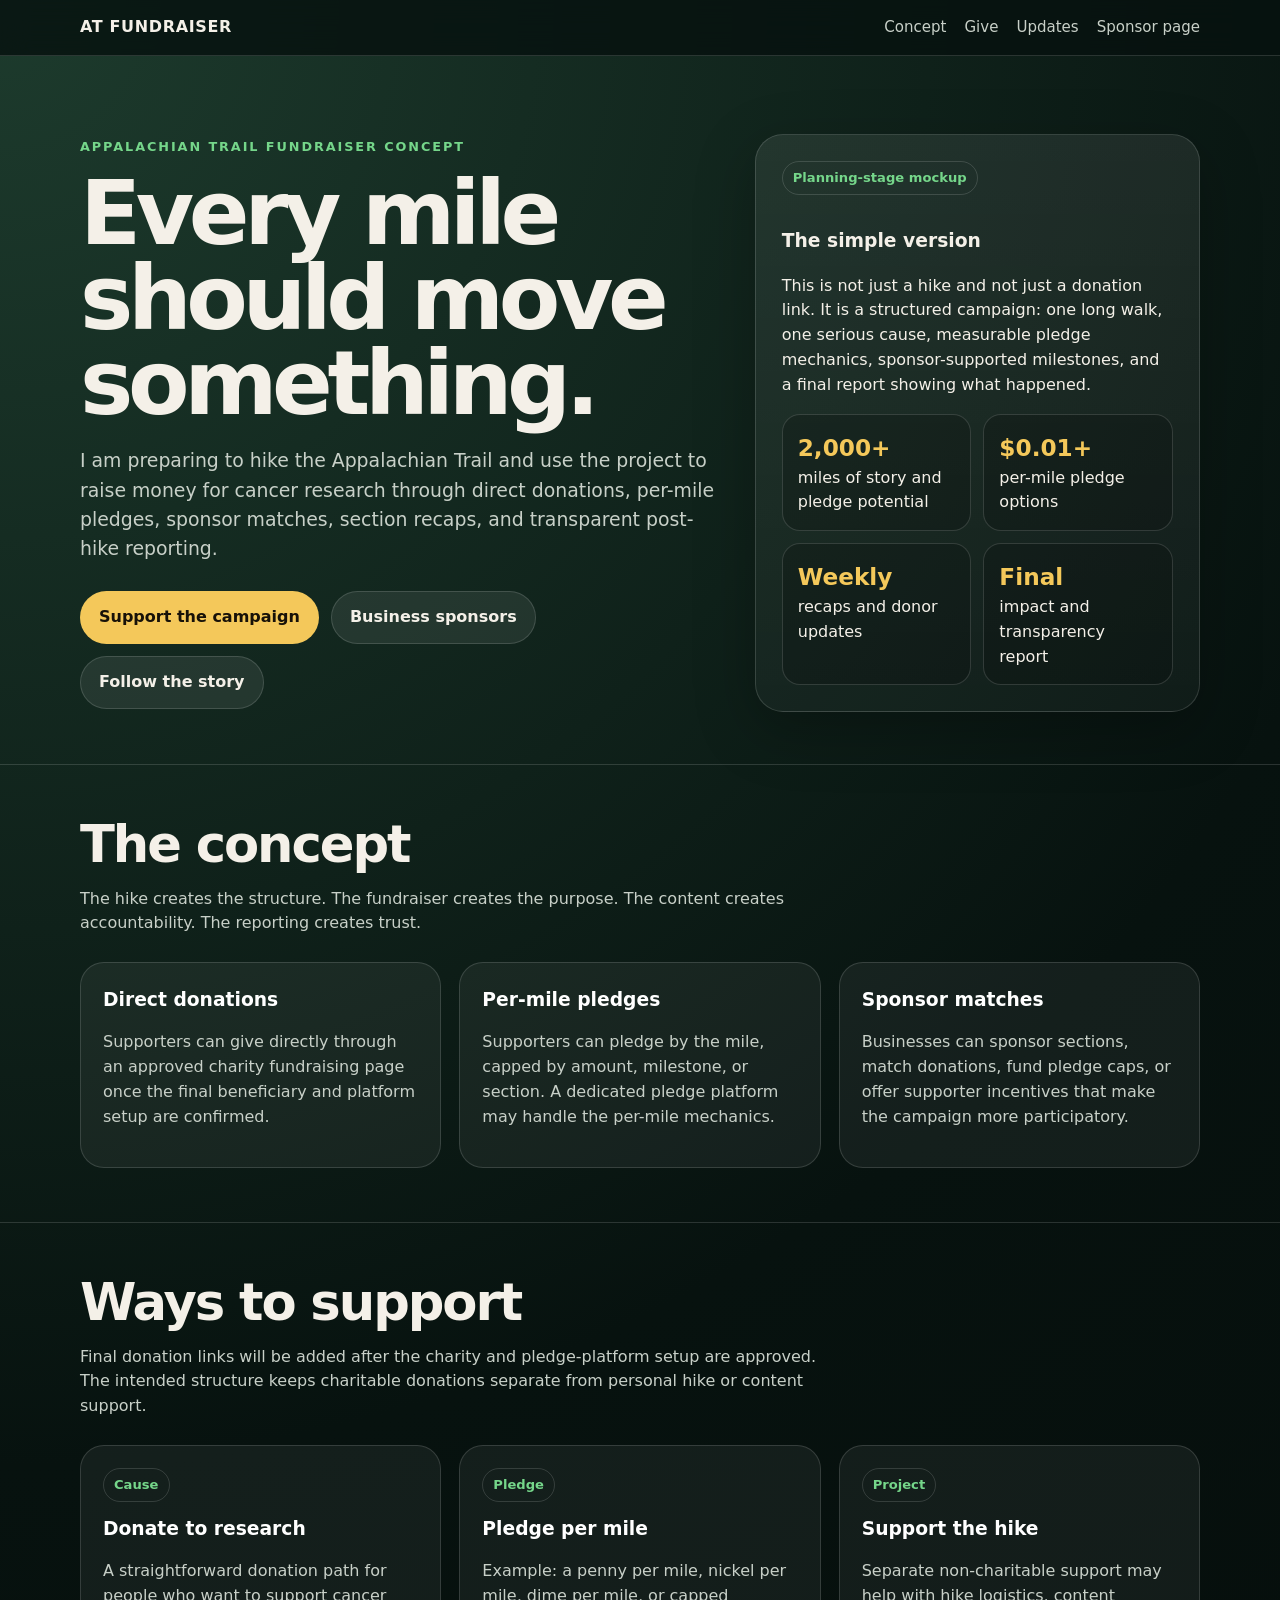
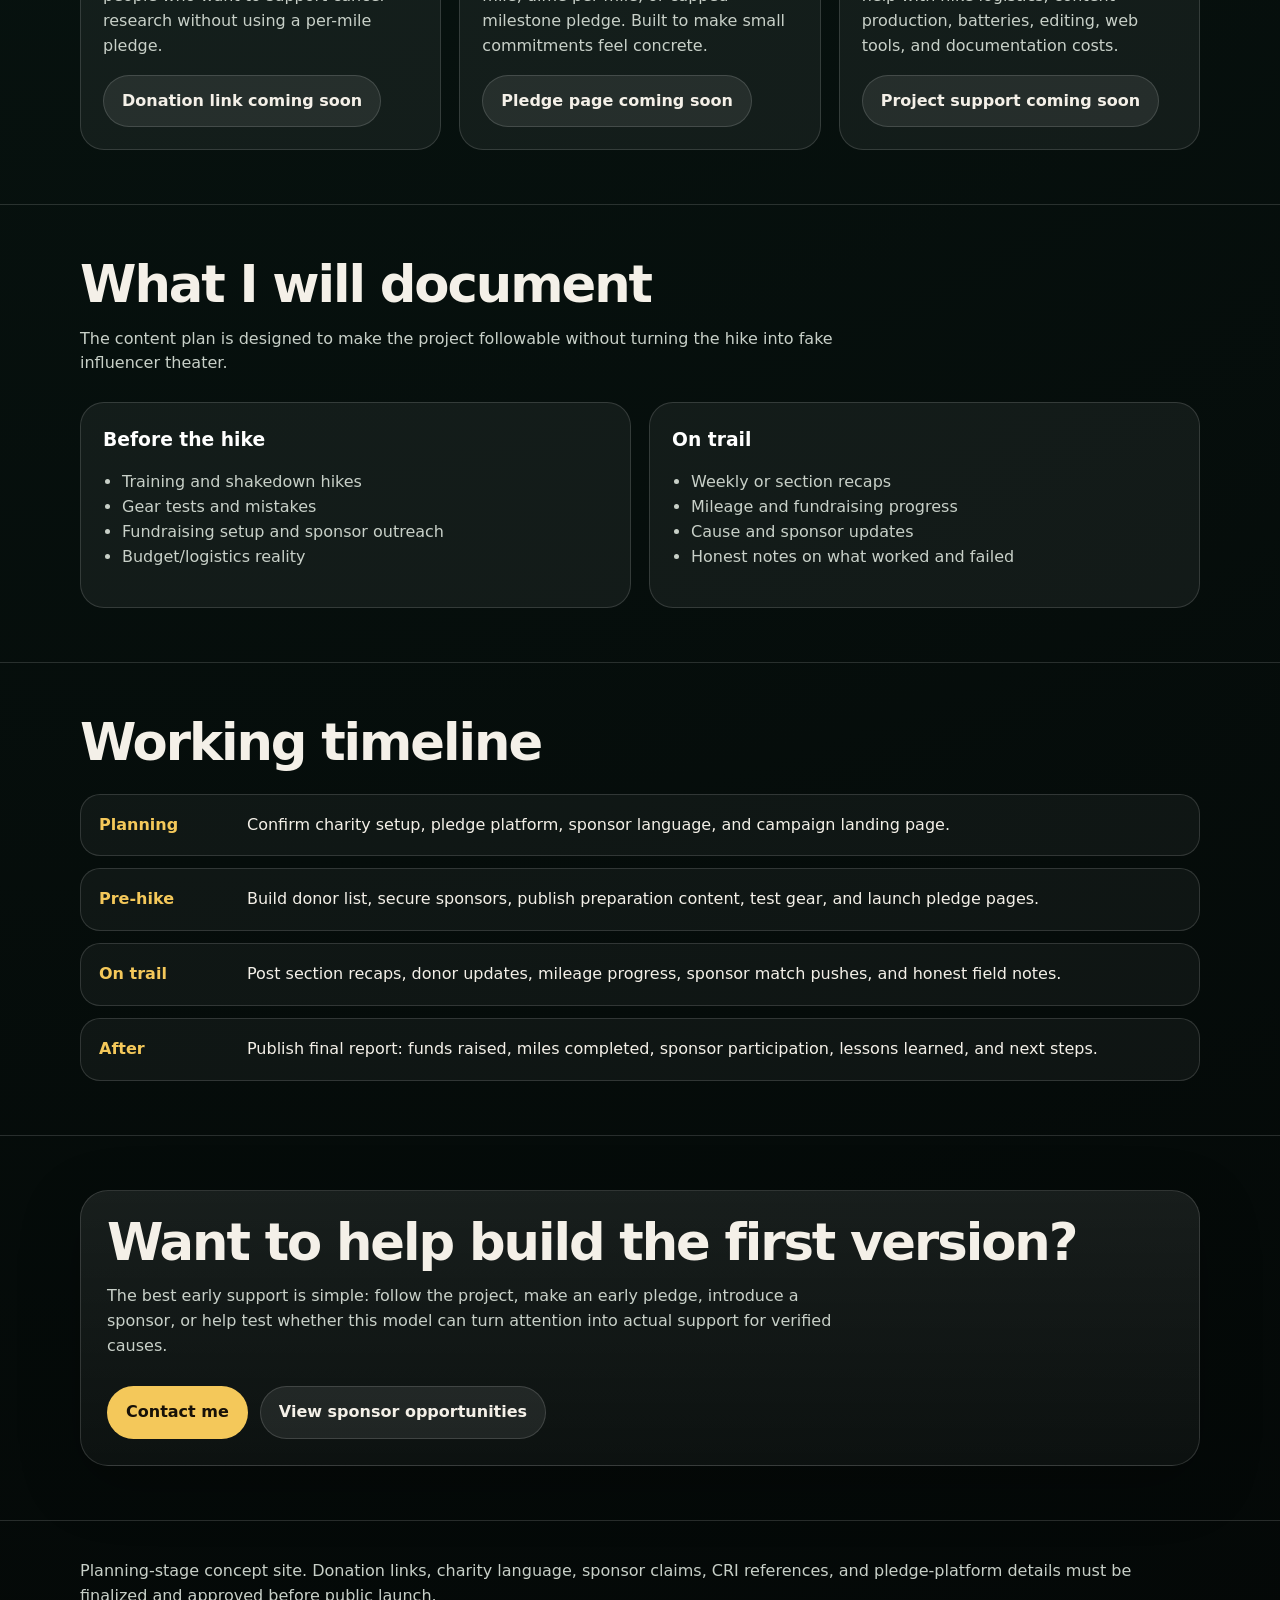
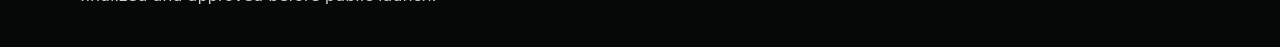
==== index.html @ 1f7f1f60 "Add public fundraiser landing page" ====
<!DOCTYPE html>
<html lang="en">
<head>
  <meta charset="UTF-8" />
  <meta name="viewport" content="width=device-width, initial-scale=1.0" />
  <title>AT Fundraiser | Appalachian Trail Campaign</title>
  <style>
    :root{--bg:#07120f;--panel:#10211c;--panel2:#183128;--text:#f4f0e8;--muted:#c8d0c8;--green:#75d68a;--gold:#f4c85a;--blue:#89d4ff;--line:rgba(255,255,255,.14)}
    *{box-sizing:border-box} body{margin:0;font-family:Inter,system-ui,-apple-system,Segoe UI,sans-serif;background:radial-gradient(circle at top left,#1d3b2d 0,#07120f 42%,#040807 100%);color:var(--text);line-height:1.55} a{color:inherit}.wrap{width:min(1120px,92vw);margin:auto}.nav{position:sticky;top:0;z-index:5;background:rgba(7,18,15,.82);backdrop-filter:blur(14px);border-bottom:1px solid var(--line)}.nav .wrap{display:flex;justify-content:space-between;align-items:center;padding:15px 0}.brand{font-weight:800;letter-spacing:.04em}.links{display:flex;gap:18px;font-size:.94rem}.links a{text-decoration:none;color:var(--muted)}.links a:hover{color:var(--gold)}.hero{padding:78px 0 52px}.hero-grid{display:grid;grid-template-columns:1.18fr .82fr;gap:34px;align-items:center}.eyebrow{color:var(--green);font-weight:800;text-transform:uppercase;letter-spacing:.15em;font-size:.8rem}.hero h1{font-size:clamp(2.7rem,7vw,5.9rem);line-height:.95;margin:14px 0 20px;letter-spacing:-.06em}.hero p.lead{font-size:1.18rem;color:var(--muted);max-width:690px}.actions{display:flex;gap:12px;flex-wrap:wrap;margin-top:28px}.btn{display:inline-flex;padding:13px 18px;border-radius:999px;text-decoration:none;font-weight:800;border:1px solid var(--line)}.primary{background:var(--gold);color:#171108;border-color:transparent}.secondary{background:rgba(255,255,255,.08)}.card{background:linear-gradient(180deg,rgba(255,255,255,.08),rgba(255,255,255,.035));border:1px solid var(--line);border-radius:28px;padding:26px;box-shadow:0 18px 60px rgba(0,0,0,.26)}.metric{display:grid;grid-template-columns:repeat(2,1fr);gap:12px;margin-top:16px}.metric div{padding:15px;border-radius:18px;background:rgba(0,0,0,.18);border:1px solid var(--line)}.metric b{display:block;font-size:1.45rem;color:var(--gold)}section{padding:54px 0;border-top:1px solid var(--line)}h2{font-size:clamp(2rem,4vw,3.2rem);line-height:1;margin:0 0 16px;letter-spacing:-.04em}.sub{color:var(--muted);max-width:760px}.grid3{display:grid;grid-template-columns:repeat(3,1fr);gap:18px;margin-top:26px}.grid2{display:grid;grid-template-columns:repeat(2,1fr);gap:18px;margin-top:26px}.tile{background:rgba(255,255,255,.055);border:1px solid var(--line);border-radius:24px;padding:22px}.tile h3{margin:0 0 10px;color:#fff}.tile p,.tile li{color:var(--muted)}ul{padding-left:19px}.pill{display:inline-block;padding:6px 10px;border:1px solid var(--line);border-radius:999px;color:var(--green);font-size:.82rem;font-weight:800;margin-bottom:12px}.timeline{display:grid;gap:12px;margin-top:25px}.step{display:grid;grid-template-columns:130px 1fr;gap:18px;padding:18px;border:1px solid var(--line);border-radius:20px;background:rgba(255,255,255,.045)}.step strong{color:var(--gold)}.note{font-size:.9rem;color:var(--muted);border:1px solid var(--line);border-radius:20px;padding:18px;background:rgba(0,0,0,.16)}footer{padding:38px 0;color:var(--muted);border-top:1px solid var(--line)}@media(max-width:820px){.hero-grid,.grid3,.grid2{grid-template-columns:1fr}.links{display:none}.step{grid-template-columns:1fr}.metric{grid-template-columns:1fr}}
  </style>
</head>
<body>
  <nav class="nav"><div class="wrap"><div class="brand">AT FUNDRAISER</div><div class="links"><a href="#concept">Concept</a><a href="#give">Give</a><a href="#updates">Updates</a><a href="sponsor.html">Sponsor page</a></div></div></nav>
  <header class="hero"><div class="wrap hero-grid"><div><div class="eyebrow">Appalachian Trail fundraiser concept</div><h1>Every mile should move something.</h1><p class="lead">I am preparing to hike the Appalachian Trail and use the project to raise money for cancer research through direct donations, per-mile pledges, sponsor matches, section recaps, and transparent post-hike reporting.</p><div class="actions"><a class="btn primary" href="#give">Support the campaign</a><a class="btn secondary" href="sponsor.html">Business sponsors</a><a class="btn secondary" href="#updates">Follow the story</a></div></div><div class="card"><span class="pill">Planning-stage mockup</span><h3>The simple version</h3><p>This is not just a hike and not just a donation link. It is a structured campaign: one long walk, one serious cause, measurable pledge mechanics, sponsor-supported milestones, and a final report showing what happened.</p><div class="metric"><div><b>2,000+</b><span>miles of story and pledge potential</span></div><div><b>$0.01+</b><span>per-mile pledge options</span></div><div><b>Weekly</b><span>recaps and donor updates</span></div><div><b>Final</b><span>impact and transparency report</span></div></div></div></div></header>
  <main>
    <section id="concept"><div class="wrap"><h2>The concept</h2><p class="sub">The hike creates the structure. The fundraiser creates the purpose. The content creates accountability. The reporting creates trust.</p><div class="grid3"><div class="tile"><h3>Direct donations</h3><p>Supporters can give directly through an approved charity fundraising page once the final beneficiary and platform setup are confirmed.</p></div><div class="tile"><h3>Per-mile pledges</h3><p>Supporters can pledge by the mile, capped by amount, milestone, or section. A dedicated pledge platform may handle the per-mile mechanics.</p></div><div class="tile"><h3>Sponsor matches</h3><p>Businesses can sponsor sections, match donations, fund pledge caps, or offer supporter incentives that make the campaign more participatory.</p></div></div></div></section>
    <section id="give"><div class="wrap"><h2>Ways to support</h2><p class="sub">Final donation links will be added after the charity and pledge-platform setup are approved. The intended structure keeps charitable donations separate from personal hike or content support.</p><div class="grid3"><div class="tile"><span class="pill">Cause</span><h3>Donate to research</h3><p>A straightforward donation path for people who want to support cancer research without using a per-mile pledge.</p><a class="btn secondary" href="#">Donation link coming soon</a></div><div class="tile"><span class="pill">Pledge</span><h3>Pledge per mile</h3><p>Example: a penny per mile, nickel per mile, dime per mile, or capped milestone pledge. Built to make small commitments feel concrete.</p><a class="btn secondary" href="#">Pledge page coming soon</a></div><div class="tile"><span class="pill">Project</span><h3>Support the hike</h3><p>Separate non-charitable support may help with hike logistics, content production, batteries, editing, web tools, and documentation costs.</p><a class="btn secondary" href="#">Project support coming soon</a></div></div></div></section>
    <section id="updates"><div class="wrap"><h2>What I will document</h2><p class="sub">The content plan is designed to make the project followable without turning the hike into fake influencer theater.</p><div class="grid2"><div class="tile"><h3>Before the hike</h3><ul><li>Training and shakedown hikes</li><li>Gear tests and mistakes</li><li>Fundraising setup and sponsor outreach</li><li>Budget/logistics reality</li></ul></div><div class="tile"><h3>On trail</h3><ul><li>Weekly or section recaps</li><li>Mileage and fundraising progress</li><li>Cause and sponsor updates</li><li>Honest notes on what worked and failed</li></ul></div></div></div></section>
    <section><div class="wrap"><h2>Working timeline</h2><div class="timeline"><div class="step"><strong>Planning</strong><span>Confirm charity setup, pledge platform, sponsor language, and campaign landing page.</span></div><div class="step"><strong>Pre-hike</strong><span>Build donor list, secure sponsors, publish preparation content, test gear, and launch pledge pages.</span></div><div class="step"><strong>On trail</strong><span>Post section recaps, donor updates, mileage progress, sponsor match pushes, and honest field notes.</span></div><div class="step"><strong>After</strong><span>Publish final report: funds raised, miles completed, sponsor participation, lessons learned, and next steps.</span></div></div></div></section>
    <section><div class="wrap"><div class="card"><h2>Want to help build the first version?</h2><p class="sub">The best early support is simple: follow the project, make an early pledge, introduce a sponsor, or help test whether this model can turn attention into actual support for verified causes.</p><div class="actions"><a class="btn primary" href="mailto:you@example.com">Contact me</a><a class="btn secondary" href="sponsor.html">View sponsor opportunities</a></div></div></div></section>
  </main>
  <footer><div class="wrap">Planning-stage concept site. Donation links, charity language, sponsor claims, CRI references, and pledge-platform details must be finalized and approved before public launch.</div></footer>
</body>
</html>
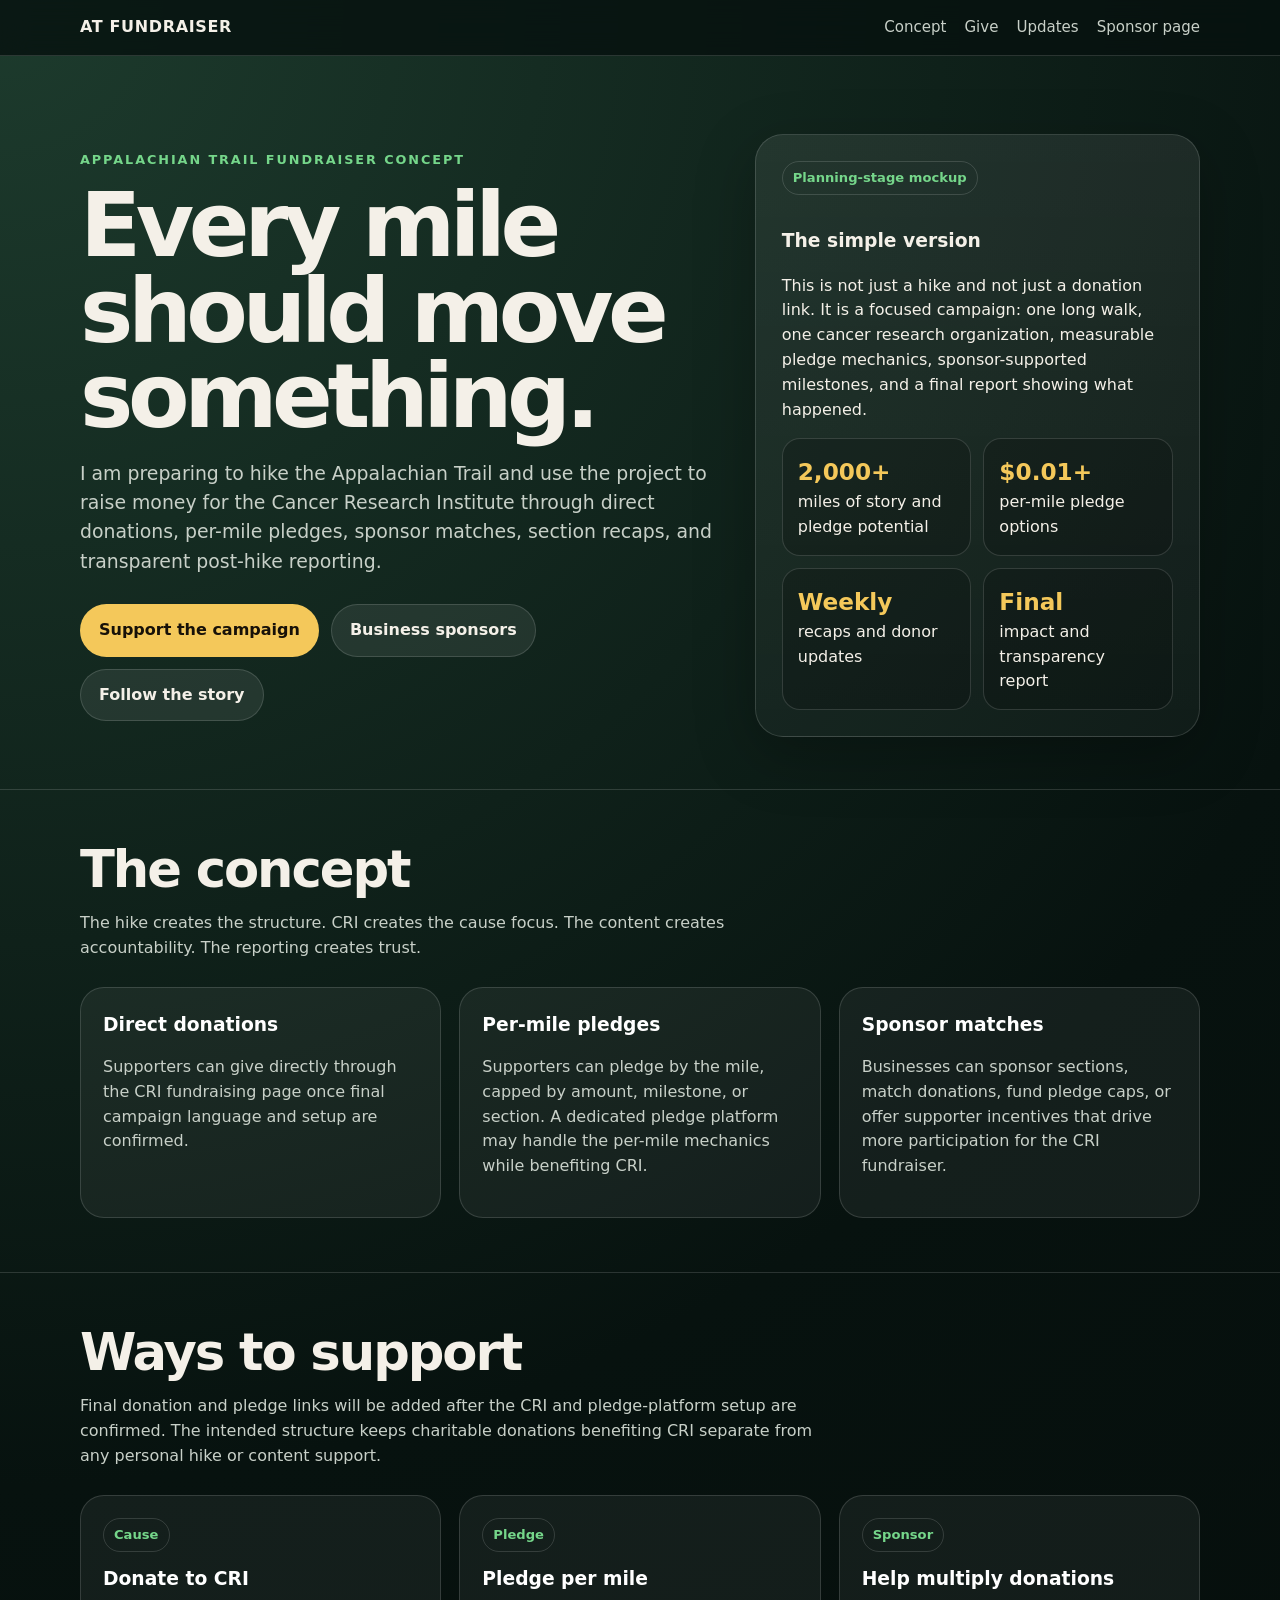
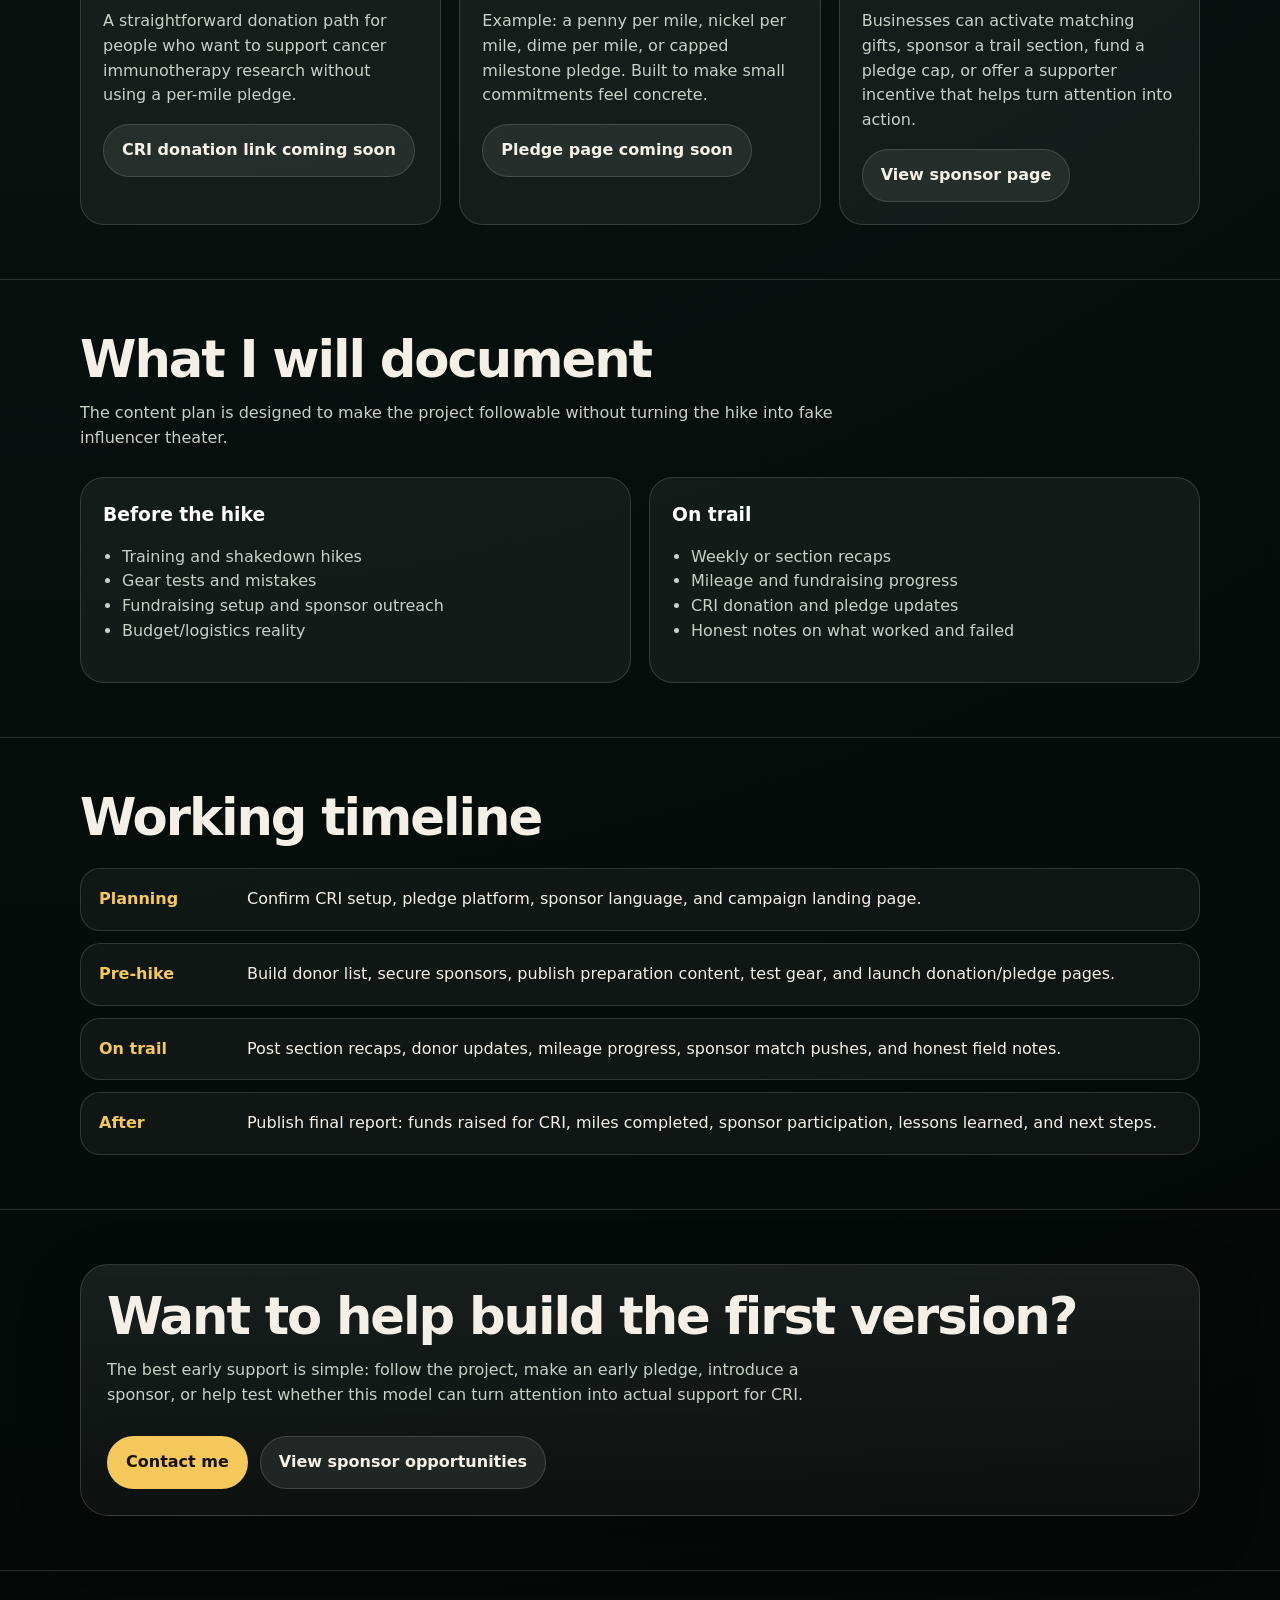
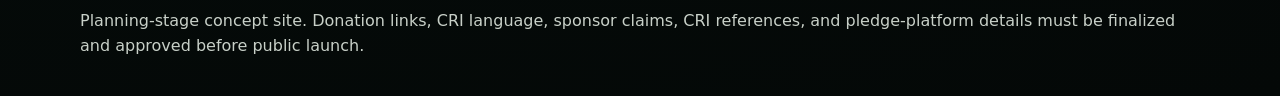
==== commit 55ae98fc: "Focus public page on single CRI cause" ====
--- a/index.html
+++ b/index.html
@@ -11,14 +11,14 @@
 </head>
 <body>
   <nav class="nav"><div class="wrap"><div class="brand">AT FUNDRAISER</div><div class="links"><a href="#concept">Concept</a><a href="#give">Give</a><a href="#updates">Updates</a><a href="sponsor.html">Sponsor page</a></div></div></nav>
-  <header class="hero"><div class="wrap hero-grid"><div><div class="eyebrow">Appalachian Trail fundraiser concept</div><h1>Every mile should move something.</h1><p class="lead">I am preparing to hike the Appalachian Trail and use the project to raise money for cancer research through direct donations, per-mile pledges, sponsor matches, section recaps, and transparent post-hike reporting.</p><div class="actions"><a class="btn primary" href="#give">Support the campaign</a><a class="btn secondary" href="sponsor.html">Business sponsors</a><a class="btn secondary" href="#updates">Follow the story</a></div></div><div class="card"><span class="pill">Planning-stage mockup</span><h3>The simple version</h3><p>This is not just a hike and not just a donation link. It is a structured campaign: one long walk, one serious cause, measurable pledge mechanics, sponsor-supported milestones, and a final report showing what happened.</p><div class="metric"><div><b>2,000+</b><span>miles of story and pledge potential</span></div><div><b>$0.01+</b><span>per-mile pledge options</span></div><div><b>Weekly</b><span>recaps and donor updates</span></div><div><b>Final</b><span>impact and transparency report</span></div></div></div></div></header>
+  <header class="hero"><div class="wrap hero-grid"><div><div class="eyebrow">Appalachian Trail fundraiser concept</div><h1>Every mile should move something.</h1><p class="lead">I am preparing to hike the Appalachian Trail and use the project to raise money for the Cancer Research Institute through direct donations, per-mile pledges, sponsor matches, section recaps, and transparent post-hike reporting.</p><div class="actions"><a class="btn primary" href="#give">Support the campaign</a><a class="btn secondary" href="sponsor.html">Business sponsors</a><a class="btn secondary" href="#updates">Follow the story</a></div></div><div class="card"><span class="pill">Planning-stage mockup</span><h3>The simple version</h3><p>This is not just a hike and not just a donation link. It is a focused campaign: one long walk, one cancer research organization, measurable pledge mechanics, sponsor-supported milestones, and a final report showing what happened.</p><div class="metric"><div><b>2,000+</b><span>miles of story and pledge potential</span></div><div><b>$0.01+</b><span>per-mile pledge options</span></div><div><b>Weekly</b><span>recaps and donor updates</span></div><div><b>Final</b><span>impact and transparency report</span></div></div></div></div></header>
   <main>
-    <section id="concept"><div class="wrap"><h2>The concept</h2><p class="sub">The hike creates the structure. The fundraiser creates the purpose. The content creates accountability. The reporting creates trust.</p><div class="grid3"><div class="tile"><h3>Direct donations</h3><p>Supporters can give directly through an approved charity fundraising page once the final beneficiary and platform setup are confirmed.</p></div><div class="tile"><h3>Per-mile pledges</h3><p>Supporters can pledge by the mile, capped by amount, milestone, or section. A dedicated pledge platform may handle the per-mile mechanics.</p></div><div class="tile"><h3>Sponsor matches</h3><p>Businesses can sponsor sections, match donations, fund pledge caps, or offer supporter incentives that make the campaign more participatory.</p></div></div></div></section>
-    <section id="give"><div class="wrap"><h2>Ways to support</h2><p class="sub">Final donation links will be added after the charity and pledge-platform setup are approved. The intended structure keeps charitable donations separate from personal hike or content support.</p><div class="grid3"><div class="tile"><span class="pill">Cause</span><h3>Donate to research</h3><p>A straightforward donation path for people who want to support cancer research without using a per-mile pledge.</p><a class="btn secondary" href="#">Donation link coming soon</a></div><div class="tile"><span class="pill">Pledge</span><h3>Pledge per mile</h3><p>Example: a penny per mile, nickel per mile, dime per mile, or capped milestone pledge. Built to make small commitments feel concrete.</p><a class="btn secondary" href="#">Pledge page coming soon</a></div><div class="tile"><span class="pill">Project</span><h3>Support the hike</h3><p>Separate non-charitable support may help with hike logistics, content production, batteries, editing, web tools, and documentation costs.</p><a class="btn secondary" href="#">Project support coming soon</a></div></div></div></section>
-    <section id="updates"><div class="wrap"><h2>What I will document</h2><p class="sub">The content plan is designed to make the project followable without turning the hike into fake influencer theater.</p><div class="grid2"><div class="tile"><h3>Before the hike</h3><ul><li>Training and shakedown hikes</li><li>Gear tests and mistakes</li><li>Fundraising setup and sponsor outreach</li><li>Budget/logistics reality</li></ul></div><div class="tile"><h3>On trail</h3><ul><li>Weekly or section recaps</li><li>Mileage and fundraising progress</li><li>Cause and sponsor updates</li><li>Honest notes on what worked and failed</li></ul></div></div></div></section>
-    <section><div class="wrap"><h2>Working timeline</h2><div class="timeline"><div class="step"><strong>Planning</strong><span>Confirm charity setup, pledge platform, sponsor language, and campaign landing page.</span></div><div class="step"><strong>Pre-hike</strong><span>Build donor list, secure sponsors, publish preparation content, test gear, and launch pledge pages.</span></div><div class="step"><strong>On trail</strong><span>Post section recaps, donor updates, mileage progress, sponsor match pushes, and honest field notes.</span></div><div class="step"><strong>After</strong><span>Publish final report: funds raised, miles completed, sponsor participation, lessons learned, and next steps.</span></div></div></div></section>
-    <section><div class="wrap"><div class="card"><h2>Want to help build the first version?</h2><p class="sub">The best early support is simple: follow the project, make an early pledge, introduce a sponsor, or help test whether this model can turn attention into actual support for verified causes.</p><div class="actions"><a class="btn primary" href="mailto:you@example.com">Contact me</a><a class="btn secondary" href="sponsor.html">View sponsor opportunities</a></div></div></div></section>
+    <section id="concept"><div class="wrap"><h2>The concept</h2><p class="sub">The hike creates the structure. CRI creates the cause focus. The content creates accountability. The reporting creates trust.</p><div class="grid3"><div class="tile"><h3>Direct donations</h3><p>Supporters can give directly through the CRI fundraising page once final campaign language and setup are confirmed.</p></div><div class="tile"><h3>Per-mile pledges</h3><p>Supporters can pledge by the mile, capped by amount, milestone, or section. A dedicated pledge platform may handle the per-mile mechanics while benefiting CRI.</p></div><div class="tile"><h3>Sponsor matches</h3><p>Businesses can sponsor sections, match donations, fund pledge caps, or offer supporter incentives that drive more participation for the CRI fundraiser.</p></div></div></div></section>
+    <section id="give"><div class="wrap"><h2>Ways to support</h2><p class="sub">Final donation and pledge links will be added after the CRI and pledge-platform setup are confirmed. The intended structure keeps charitable donations benefiting CRI separate from any personal hike or content support.</p><div class="grid3"><div class="tile"><span class="pill">Cause</span><h3>Donate to CRI</h3><p>A straightforward donation path for people who want to support cancer immunotherapy research without using a per-mile pledge.</p><a class="btn secondary" href="#">CRI donation link coming soon</a></div><div class="tile"><span class="pill">Pledge</span><h3>Pledge per mile</h3><p>Example: a penny per mile, nickel per mile, dime per mile, or capped milestone pledge. Built to make small commitments feel concrete.</p><a class="btn secondary" href="#">Pledge page coming soon</a></div><div class="tile"><span class="pill">Sponsor</span><h3>Help multiply donations</h3><p>Businesses can activate matching gifts, sponsor a trail section, fund a pledge cap, or offer a supporter incentive that helps turn attention into action.</p><a class="btn secondary" href="sponsor.html">View sponsor page</a></div></div></div></section>
+    <section id="updates"><div class="wrap"><h2>What I will document</h2><p class="sub">The content plan is designed to make the project followable without turning the hike into fake influencer theater.</p><div class="grid2"><div class="tile"><h3>Before the hike</h3><ul><li>Training and shakedown hikes</li><li>Gear tests and mistakes</li><li>Fundraising setup and sponsor outreach</li><li>Budget/logistics reality</li></ul></div><div class="tile"><h3>On trail</h3><ul><li>Weekly or section recaps</li><li>Mileage and fundraising progress</li><li>CRI donation and pledge updates</li><li>Honest notes on what worked and failed</li></ul></div></div></div></section>
+    <section><div class="wrap"><h2>Working timeline</h2><div class="timeline"><div class="step"><strong>Planning</strong><span>Confirm CRI setup, pledge platform, sponsor language, and campaign landing page.</span></div><div class="step"><strong>Pre-hike</strong><span>Build donor list, secure sponsors, publish preparation content, test gear, and launch donation/pledge pages.</span></div><div class="step"><strong>On trail</strong><span>Post section recaps, donor updates, mileage progress, sponsor match pushes, and honest field notes.</span></div><div class="step"><strong>After</strong><span>Publish final report: funds raised for CRI, miles completed, sponsor participation, lessons learned, and next steps.</span></div></div></div></section>
+    <section><div class="wrap"><div class="card"><h2>Want to help build the first version?</h2><p class="sub">The best early support is simple: follow the project, make an early pledge, introduce a sponsor, or help test whether this model can turn attention into actual support for CRI.</p><div class="actions"><a class="btn primary" href="mailto:you@example.com">Contact me</a><a class="btn secondary" href="sponsor.html">View sponsor opportunities</a></div></div></div></section>
   </main>
-  <footer><div class="wrap">Planning-stage concept site. Donation links, charity language, sponsor claims, CRI references, and pledge-platform details must be finalized and approved before public launch.</div></footer>
+  <footer><div class="wrap">Planning-stage concept site. Donation links, CRI language, sponsor claims, CRI references, and pledge-platform details must be finalized and approved before public launch.</div></footer>
 </body>
 </html>
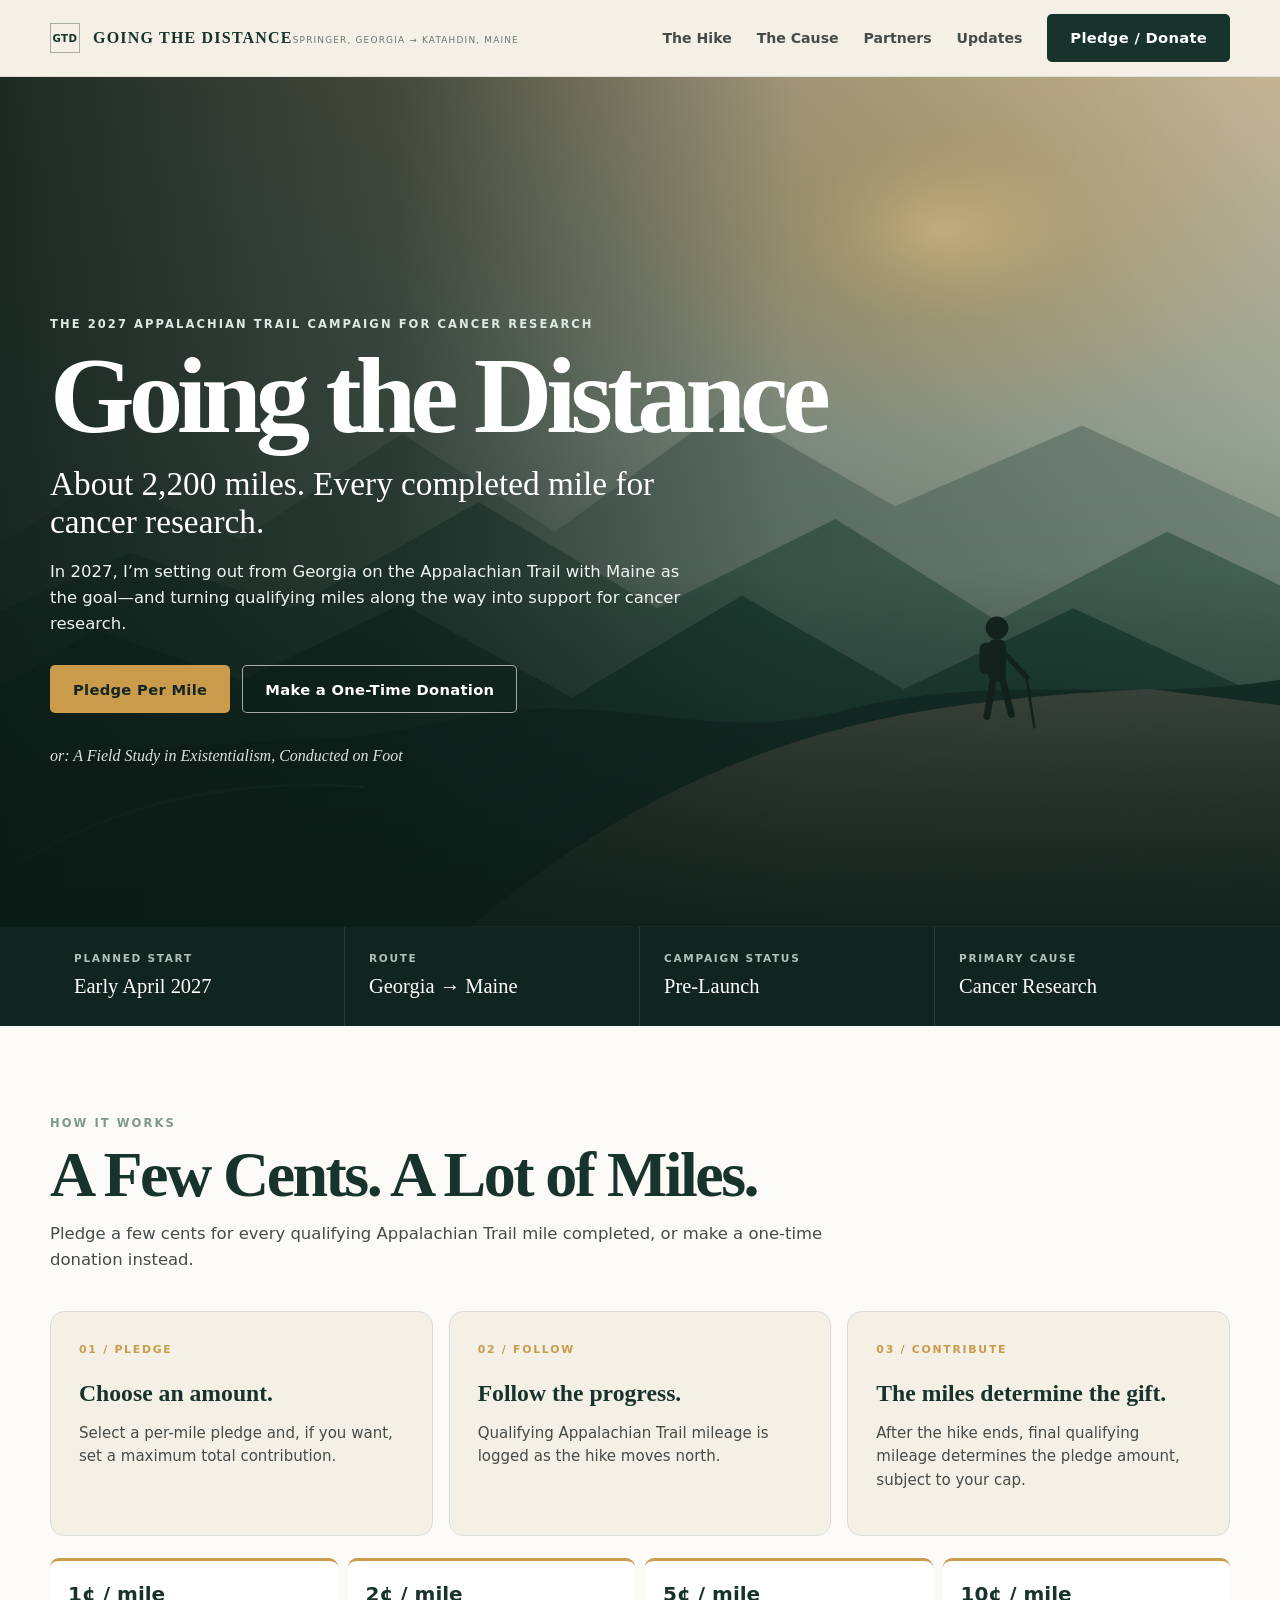
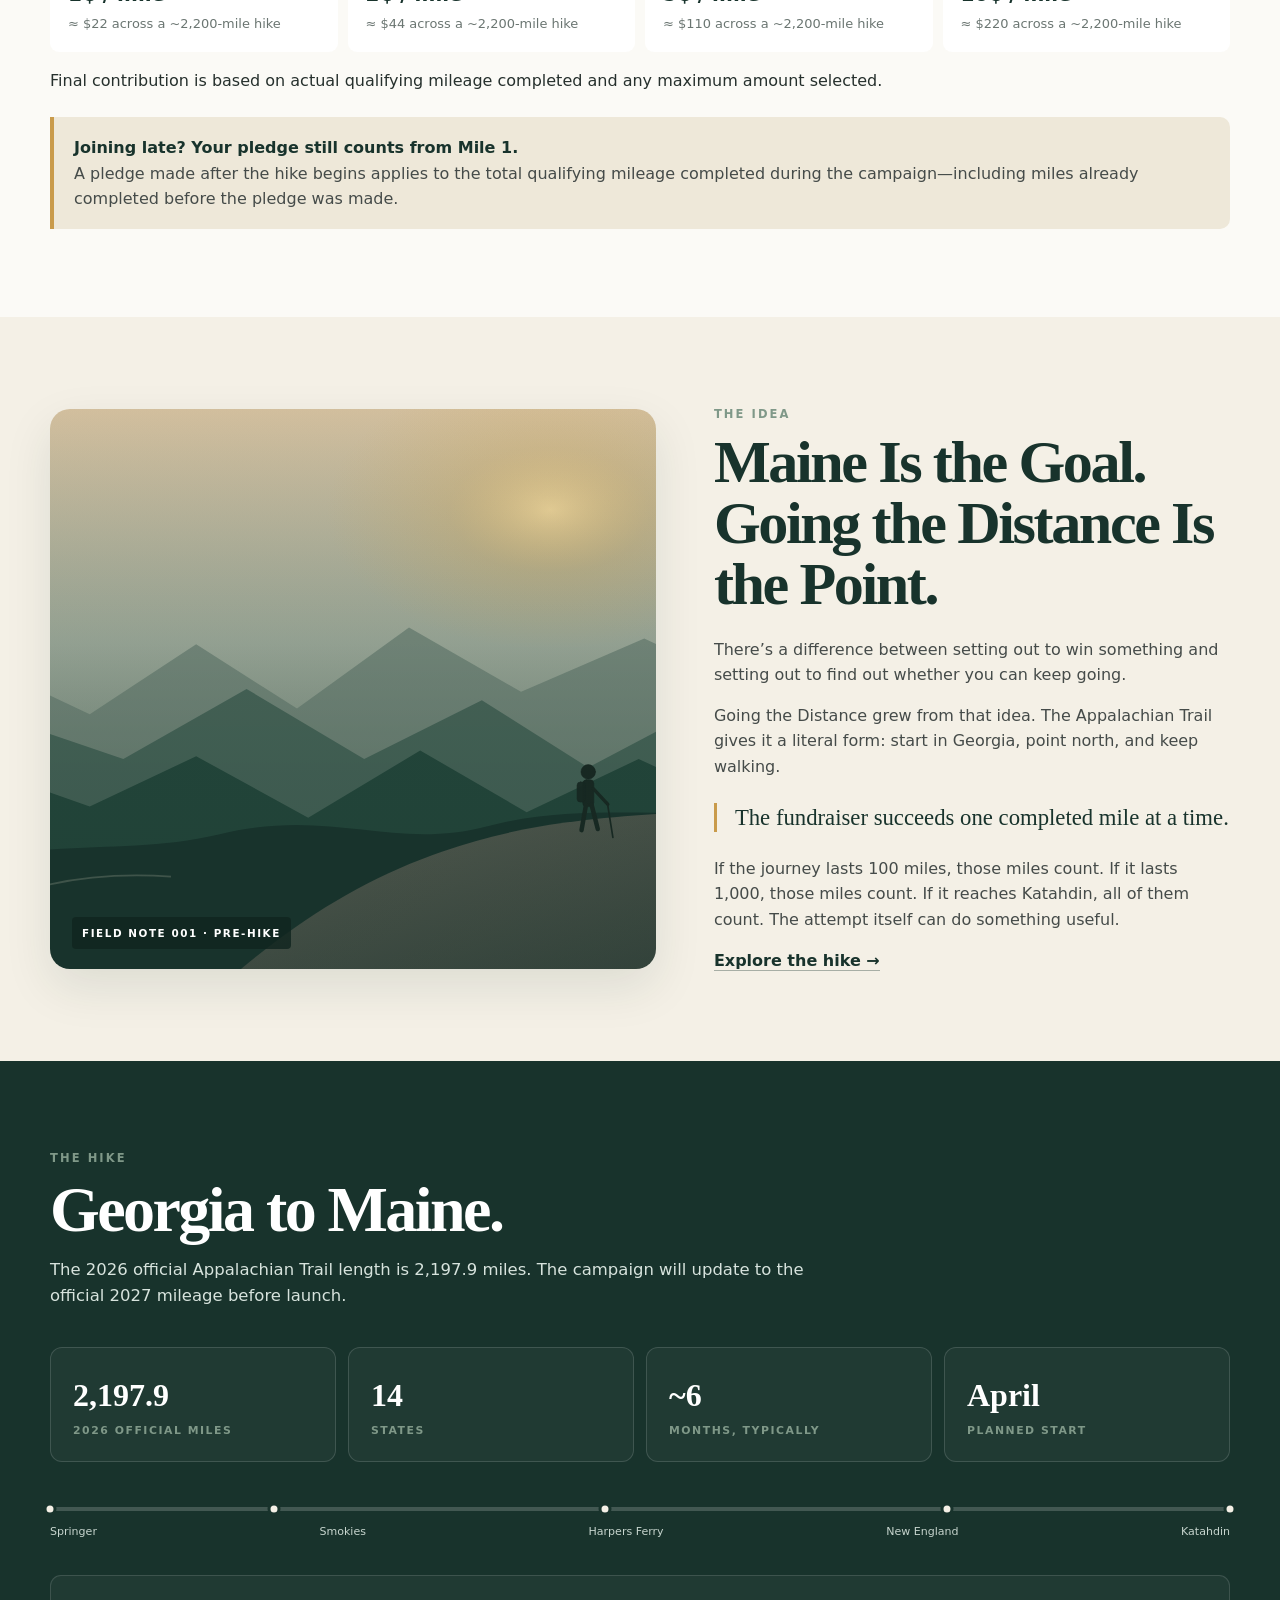
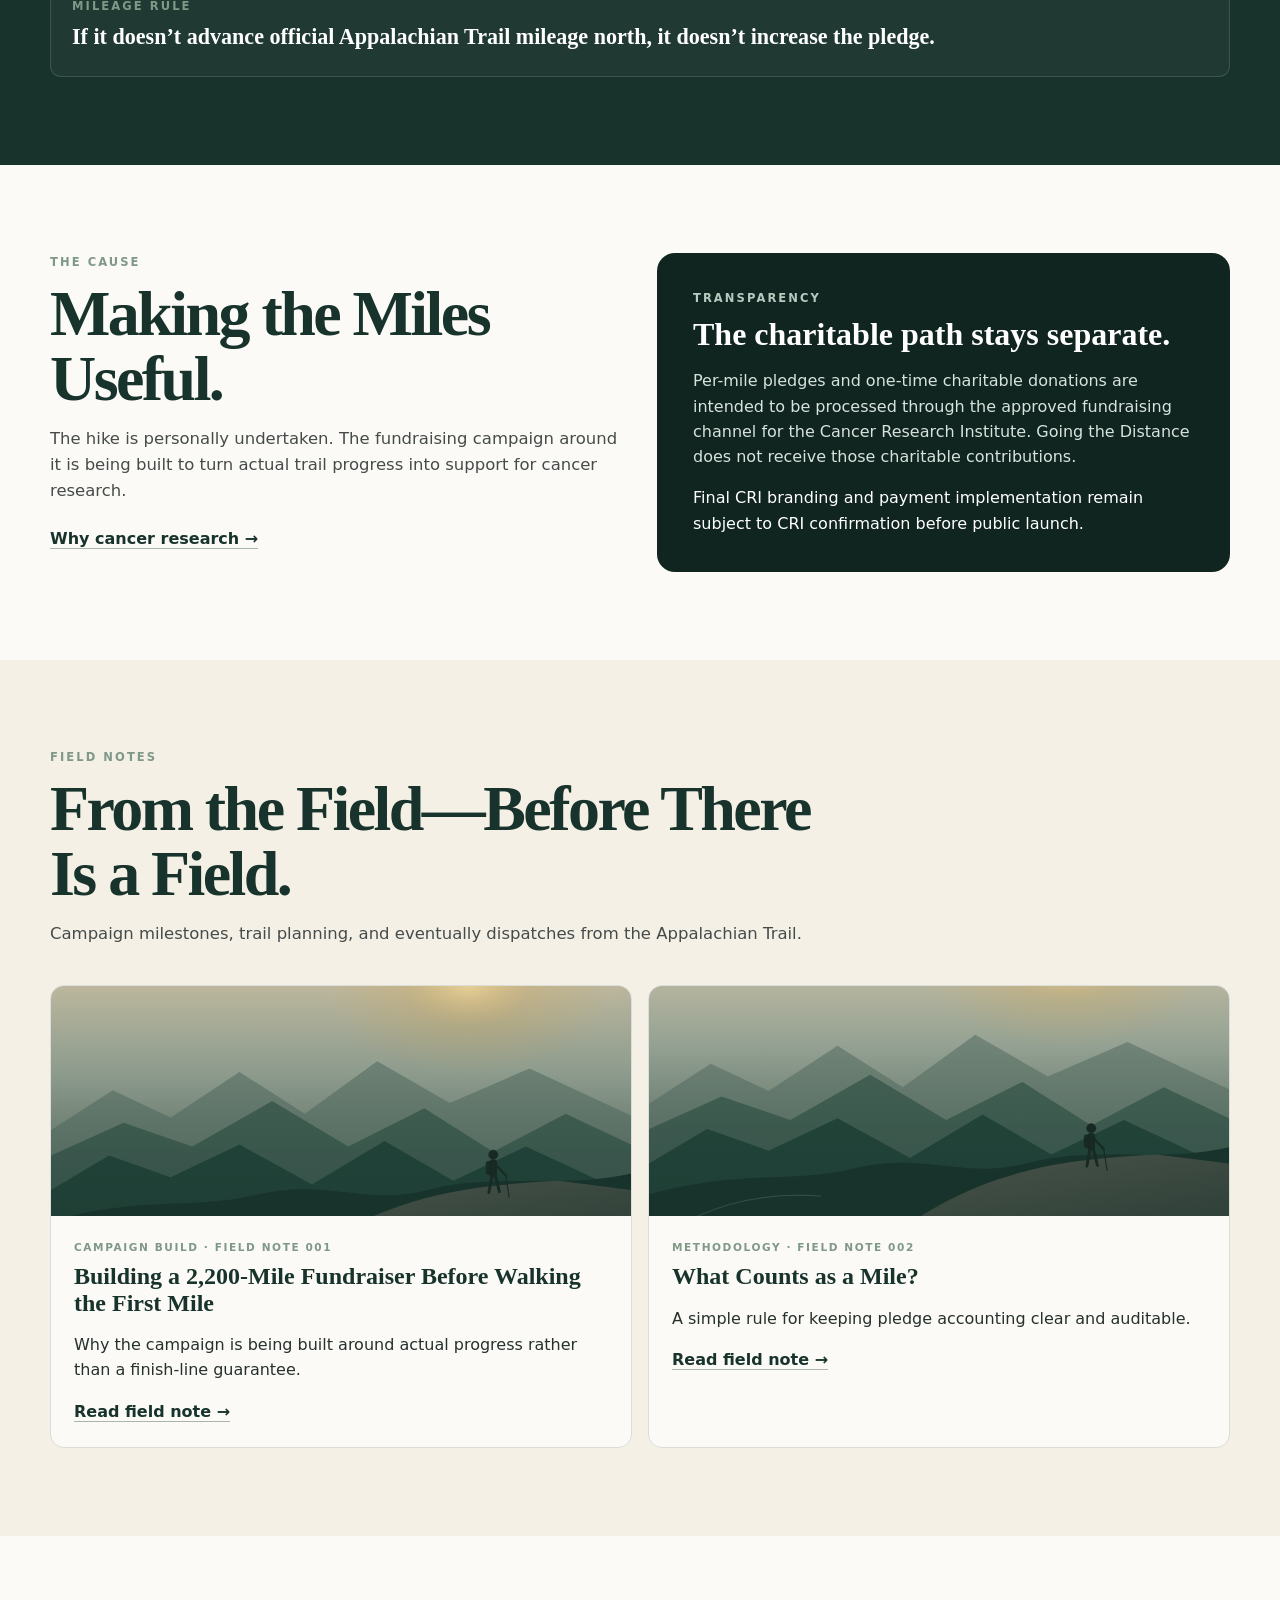
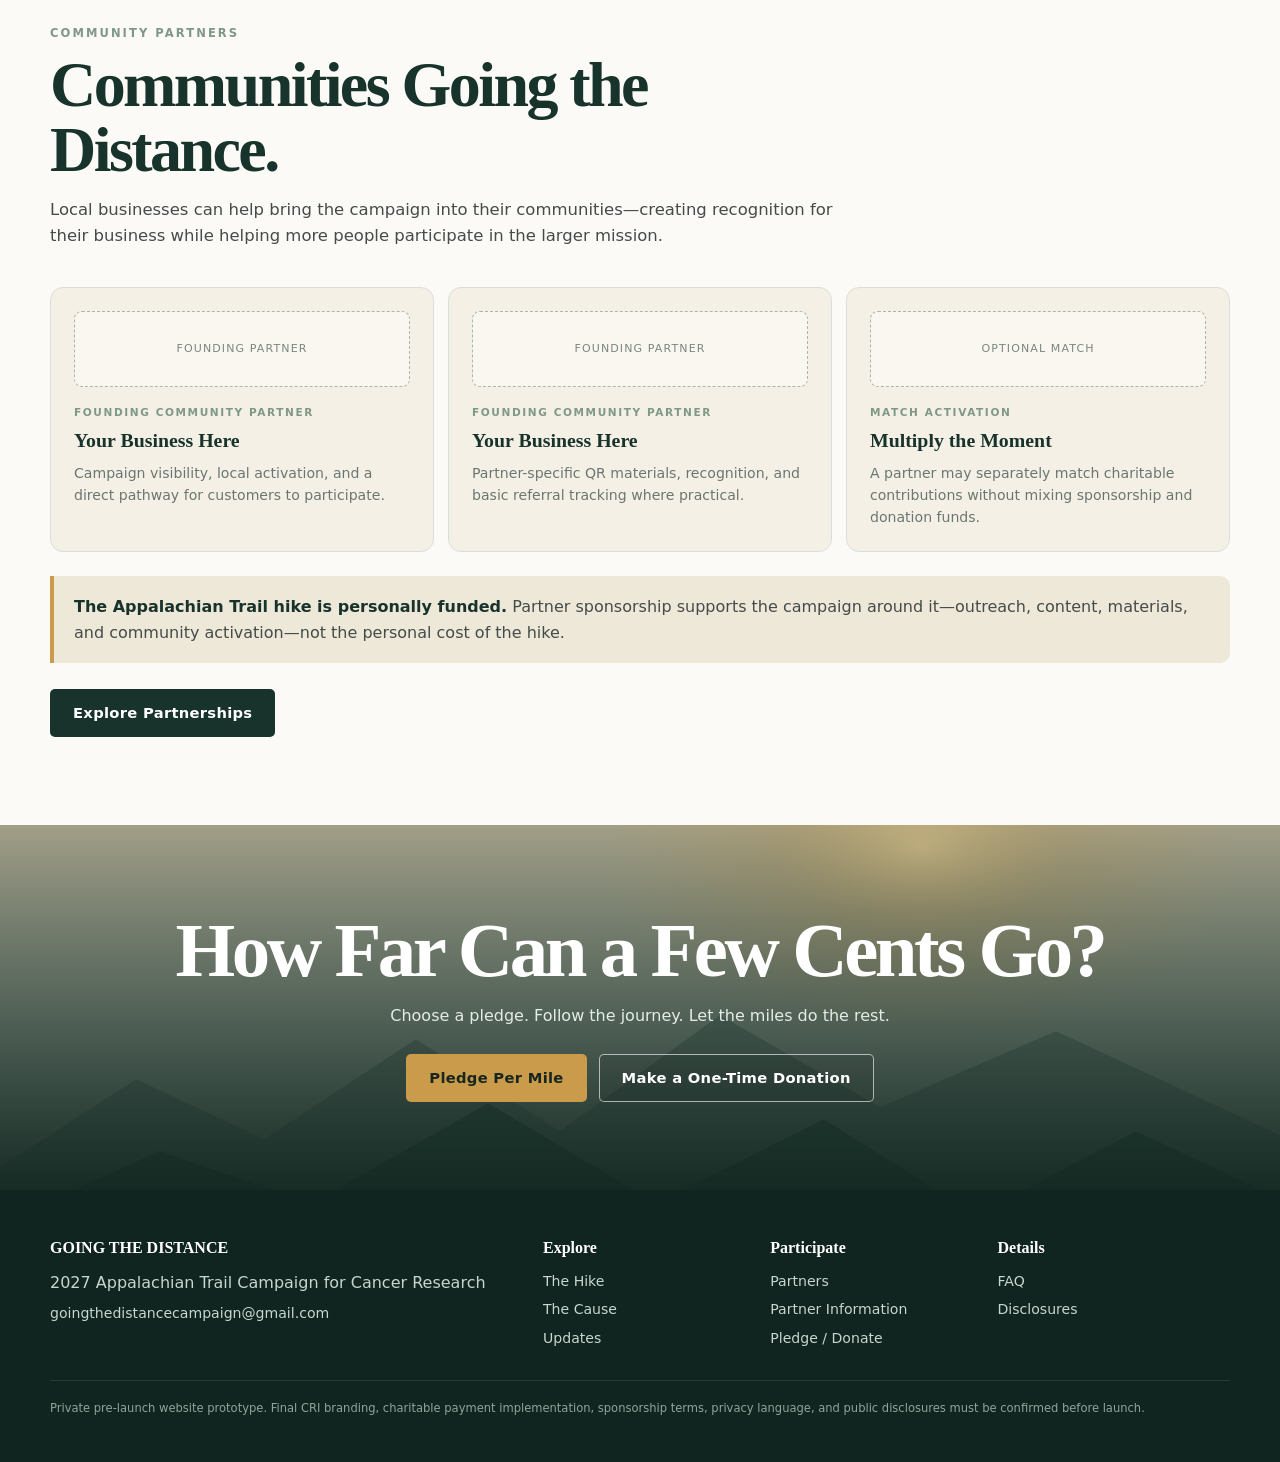
==== commit 001f7211: "Replace legacy landing page with Going the Distance homepage" ====
--- a/index.html
+++ b/index.html
@@ -1,24 +1,34 @@
-<!DOCTYPE html>
+<!doctype html>
 <html lang="en">
 <head>
-  <meta charset="UTF-8" />
-  <meta name="viewport" content="width=device-width, initial-scale=1.0" />
-  <title>AT Fundraiser | Appalachian Trail Campaign</title>
-  <style>
-    :root{--bg:#07120f;--panel:#10211c;--panel2:#183128;--text:#f4f0e8;--muted:#c8d0c8;--green:#75d68a;--gold:#f4c85a;--blue:#89d4ff;--line:rgba(255,255,255,.14)}
-    *{box-sizing:border-box} body{margin:0;font-family:Inter,system-ui,-apple-system,Segoe UI,sans-serif;background:radial-gradient(circle at top left,#1d3b2d 0,#07120f 42%,#040807 100%);color:var(--text);line-height:1.55} a{color:inherit}.wrap{width:min(1120px,92vw);margin:auto}.nav{position:sticky;top:0;z-index:5;background:rgba(7,18,15,.82);backdrop-filter:blur(14px);border-bottom:1px solid var(--line)}.nav .wrap{display:flex;justify-content:space-between;align-items:center;padding:15px 0}.brand{font-weight:800;letter-spacing:.04em}.links{display:flex;gap:18px;font-size:.94rem}.links a{text-decoration:none;color:var(--muted)}.links a:hover{color:var(--gold)}.hero{padding:78px 0 52px}.hero-grid{display:grid;grid-template-columns:1.18fr .82fr;gap:34px;align-items:center}.eyebrow{color:var(--green);font-weight:800;text-transform:uppercase;letter-spacing:.15em;font-size:.8rem}.hero h1{font-size:clamp(2.7rem,7vw,5.9rem);line-height:.95;margin:14px 0 20px;letter-spacing:-.06em}.hero p.lead{font-size:1.18rem;color:var(--muted);max-width:690px}.actions{display:flex;gap:12px;flex-wrap:wrap;margin-top:28px}.btn{display:inline-flex;padding:13px 18px;border-radius:999px;text-decoration:none;font-weight:800;border:1px solid var(--line)}.primary{background:var(--gold);color:#171108;border-color:transparent}.secondary{background:rgba(255,255,255,.08)}.card{background:linear-gradient(180deg,rgba(255,255,255,.08),rgba(255,255,255,.035));border:1px solid var(--line);border-radius:28px;padding:26px;box-shadow:0 18px 60px rgba(0,0,0,.26)}.metric{display:grid;grid-template-columns:repeat(2,1fr);gap:12px;margin-top:16px}.metric div{padding:15px;border-radius:18px;background:rgba(0,0,0,.18);border:1px solid var(--line)}.metric b{display:block;font-size:1.45rem;color:var(--gold)}section{padding:54px 0;border-top:1px solid var(--line)}h2{font-size:clamp(2rem,4vw,3.2rem);line-height:1;margin:0 0 16px;letter-spacing:-.04em}.sub{color:var(--muted);max-width:760px}.grid3{display:grid;grid-template-columns:repeat(3,1fr);gap:18px;margin-top:26px}.grid2{display:grid;grid-template-columns:repeat(2,1fr);gap:18px;margin-top:26px}.tile{background:rgba(255,255,255,.055);border:1px solid var(--line);border-radius:24px;padding:22px}.tile h3{margin:0 0 10px;color:#fff}.tile p,.tile li{color:var(--muted)}ul{padding-left:19px}.pill{display:inline-block;padding:6px 10px;border:1px solid var(--line);border-radius:999px;color:var(--green);font-size:.82rem;font-weight:800;margin-bottom:12px}.timeline{display:grid;gap:12px;margin-top:25px}.step{display:grid;grid-template-columns:130px 1fr;gap:18px;padding:18px;border:1px solid var(--line);border-radius:20px;background:rgba(255,255,255,.045)}.step strong{color:var(--gold)}.note{font-size:.9rem;color:var(--muted);border:1px solid var(--line);border-radius:20px;padding:18px;background:rgba(0,0,0,.16)}footer{padding:38px 0;color:var(--muted);border-top:1px solid var(--line)}@media(max-width:820px){.hero-grid,.grid3,.grid2{grid-template-columns:1fr}.links{display:none}.step{grid-template-columns:1fr}.metric{grid-template-columns:1fr}}
-  </style>
+<meta charset="utf-8">
+<meta name="viewport" content="width=device-width,initial-scale=1">
+<meta name="description" content="Going the Distance is a 2027 Appalachian Trail campaign turning qualifying trail miles into support for cancer research.">
+<title>Home | Going the Distance</title>
+<link rel="stylesheet" href="assets/styles.css">
 </head>
 <body>
-  <nav class="nav"><div class="wrap"><div class="brand">AT FUNDRAISER</div><div class="links"><a href="#concept">Concept</a><a href="#give">Give</a><a href="#updates">Updates</a><a href="sponsor.html">Sponsor page</a></div></div></nav>
-  <header class="hero"><div class="wrap hero-grid"><div><div class="eyebrow">Appalachian Trail fundraiser concept</div><h1>Every mile should move something.</h1><p class="lead">I am preparing to hike the Appalachian Trail and use the project to raise money for the Cancer Research Institute through direct donations, per-mile pledges, sponsor matches, section recaps, and transparent post-hike reporting.</p><div class="actions"><a class="btn primary" href="#give">Support the campaign</a><a class="btn secondary" href="sponsor.html">Business sponsors</a><a class="btn secondary" href="#updates">Follow the story</a></div></div><div class="card"><span class="pill">Planning-stage mockup</span><h3>The simple version</h3><p>This is not just a hike and not just a donation link. It is a focused campaign: one long walk, one cancer research organization, measurable pledge mechanics, sponsor-supported milestones, and a final report showing what happened.</p><div class="metric"><div><b>2,000+</b><span>miles of story and pledge potential</span></div><div><b>$0.01+</b><span>per-mile pledge options</span></div><div><b>Weekly</b><span>recaps and donor updates</span></div><div><b>Final</b><span>impact and transparency report</span></div></div></div></div></header>
-  <main>
-    <section id="concept"><div class="wrap"><h2>The concept</h2><p class="sub">The hike creates the structure. CRI creates the cause focus. The content creates accountability. The reporting creates trust.</p><div class="grid3"><div class="tile"><h3>Direct donations</h3><p>Supporters can give directly through the CRI fundraising page once final campaign language and setup are confirmed.</p></div><div class="tile"><h3>Per-mile pledges</h3><p>Supporters can pledge by the mile, capped by amount, milestone, or section. A dedicated pledge platform may handle the per-mile mechanics while benefiting CRI.</p></div><div class="tile"><h3>Sponsor matches</h3><p>Businesses can sponsor sections, match donations, fund pledge caps, or offer supporter incentives that drive more participation for the CRI fundraiser.</p></div></div></div></section>
-    <section id="give"><div class="wrap"><h2>Ways to support</h2><p class="sub">Final donation and pledge links will be added after the CRI and pledge-platform setup are confirmed. The intended structure keeps charitable donations benefiting CRI separate from any personal hike or content support.</p><div class="grid3"><div class="tile"><span class="pill">Cause</span><h3>Donate to CRI</h3><p>A straightforward donation path for people who want to support cancer immunotherapy research without using a per-mile pledge.</p><a class="btn secondary" href="#">CRI donation link coming soon</a></div><div class="tile"><span class="pill">Pledge</span><h3>Pledge per mile</h3><p>Example: a penny per mile, nickel per mile, dime per mile, or capped milestone pledge. Built to make small commitments feel concrete.</p><a class="btn secondary" href="#">Pledge page coming soon</a></div><div class="tile"><span class="pill">Sponsor</span><h3>Help multiply donations</h3><p>Businesses can activate matching gifts, sponsor a trail section, fund a pledge cap, or offer a supporter incentive that helps turn attention into action.</p><a class="btn secondary" href="sponsor.html">View sponsor page</a></div></div></div></section>
-    <section id="updates"><div class="wrap"><h2>What I will document</h2><p class="sub">The content plan is designed to make the project followable without turning the hike into fake influencer theater.</p><div class="grid2"><div class="tile"><h3>Before the hike</h3><ul><li>Training and shakedown hikes</li><li>Gear tests and mistakes</li><li>Fundraising setup and sponsor outreach</li><li>Budget/logistics reality</li></ul></div><div class="tile"><h3>On trail</h3><ul><li>Weekly or section recaps</li><li>Mileage and fundraising progress</li><li>CRI donation and pledge updates</li><li>Honest notes on what worked and failed</li></ul></div></div></div></section>
-    <section><div class="wrap"><h2>Working timeline</h2><div class="timeline"><div class="step"><strong>Planning</strong><span>Confirm CRI setup, pledge platform, sponsor language, and campaign landing page.</span></div><div class="step"><strong>Pre-hike</strong><span>Build donor list, secure sponsors, publish preparation content, test gear, and launch donation/pledge pages.</span></div><div class="step"><strong>On trail</strong><span>Post section recaps, donor updates, mileage progress, sponsor match pushes, and honest field notes.</span></div><div class="step"><strong>After</strong><span>Publish final report: funds raised for CRI, miles completed, sponsor participation, lessons learned, and next steps.</span></div></div></div></section>
-    <section><div class="wrap"><div class="card"><h2>Want to help build the first version?</h2><p class="sub">The best early support is simple: follow the project, make an early pledge, introduce a sponsor, or help test whether this model can turn attention into actual support for CRI.</p><div class="actions"><a class="btn primary" href="mailto:you@example.com">Contact me</a><a class="btn secondary" href="sponsor.html">View sponsor opportunities</a></div></div></div></section>
-  </main>
-  <footer><div class="wrap">Planning-stage concept site. Donation links, CRI language, sponsor claims, CRI references, and pledge-platform details must be finalized and approved before public launch.</div></footer>
+<header class="site-header">
+  <div class="wrap nav">
+    <a class="wordmark" href="index.html" aria-label="Going the Distance home"><span class="wordmark-mark">GTD</span><span class="wordmark-copy"><span class="wordmark-title">GOING THE DISTANCE</span><span class="wordmark-route">Springer, Georgia → Katahdin, Maine</span></span></a>
+    <nav class="navlinks" aria-label="Primary navigation"><a href="hike.html">The Hike</a><a href="cause.html">The Cause</a><a href="partners.html">Partners</a><a href="updates.html">Updates</a><a class="btn primary" data-rallyup href="#">Pledge / Donate</a></nav>
+    <button class="mobile-menu-btn" data-menu-button aria-expanded="false" aria-controls="mobile-menu">Menu</button>
+  </div>
+  <nav class="wrap mobile-menu" id="mobile-menu" data-mobile-menu aria-label="Mobile navigation"><a href="hike.html">The Hike</a><a href="cause.html">The Cause</a><a href="partners.html">Partners</a><a href="updates.html">Updates</a><a href="faq.html">FAQ</a><a data-rallyup href="#">Pledge / Donate</a></nav>
+</header>
+<main>
+<section class="home-hero"><div class="home-hero-inner"><div class="eyebrow">The 2027 Appalachian Trail Campaign for Cancer Research</div><h1>Going the Distance</h1><h2>About 2,200 miles. Every completed mile for cancer research.</h2><p>In 2027, I’m setting out from Georgia on the Appalachian Trail with Maine as the goal—and turning qualifying miles along the way into support for cancer research.</p><div class="hero-actions"><a class="btn gold" data-rallyup href="#">Pledge Per Mile</a><a class="btn ghost" data-rallyup href="#">Make a One-Time Donation</a></div><div class="hero-alt">or: A Field Study in Existentialism, Conducted on Foot</div></div></section>
+<div class="status"><div class="wrap status-grid"><div class="status-item"><div class="status-label">Planned Start</div><div class="status-value" data-planned-start>Early April 2027</div></div><div class="status-item"><div class="status-label">Route</div><div class="status-value">Georgia → Maine</div></div><div class="status-item"><div class="status-label">Campaign Status</div><div class="status-value" data-campaign-status>Pre-Launch</div></div><div class="status-item"><div class="status-label">Primary Cause</div><div class="status-value">Cancer Research</div></div></div></div>
+<section class="alt-bg"><div class="wrap"><div class="section-head"><div class="eyebrow">How it works</div><h2>A Few Cents. A Lot of Miles.</h2><p>Pledge a few cents for every qualifying Appalachian Trail mile completed, or make a one-time donation instead.</p></div><div class="steps"><article class="step"><div class="n">01 / PLEDGE</div><h3>Choose an amount.</h3><p>Select a per-mile pledge and, if you want, set a maximum total contribution.</p></article><article class="step"><div class="n">02 / FOLLOW</div><h3>Follow the progress.</h3><p>Qualifying Appalachian Trail mileage is logged as the hike moves north.</p></article><article class="step"><div class="n">03 / CONTRIBUTE</div><h3>The miles determine the gift.</h3><p>After the hike ends, final qualifying mileage determines the pledge amount, subject to your cap.</p></article></div><div class="pledges"><div class="pledge"><strong>1¢ / mile</strong><span>≈ $22 across a ~2,200-mile hike</span></div><div class="pledge"><strong>2¢ / mile</strong><span>≈ $44 across a ~2,200-mile hike</span></div><div class="pledge"><strong>5¢ / mile</strong><span>≈ $110 across a ~2,200-mile hike</span></div><div class="pledge"><strong>10¢ / mile</strong><span>≈ $220 across a ~2,200-mile hike</span></div></div><p class="small-note">Final contribution is based on actual qualifying mileage completed and any maximum amount selected.</p><div class="notice" style="margin-top:24px"><strong>Joining late? Your pledge still counts from Mile 1.</strong><br>A pledge made after the hike begins applies to the total qualifying mileage completed during the campaign—including miles already completed before the pledge was made.</div></div></section>
+<section><div class="wrap story-grid"><div class="story-photo"><div class="tag">Field Note 001 · Pre-Hike</div></div><div class="story-copy"><div class="eyebrow">The idea</div><h2>Maine Is the Goal. Going the Distance Is the Point.</h2><p>There’s a difference between setting out to win something and setting out to find out whether you can keep going.</p><p>Going the Distance grew from that idea. The Appalachian Trail gives it a literal form: start in Georgia, point north, and keep walking.</p><div class="pull">The fundraiser succeeds one completed mile at a time.</div><p>If the journey lasts 100 miles, those miles count. If it lasts 1,000, those miles count. If it reaches Katahdin, all of them count. The attempt itself can do something useful.</p><a class="text-link" href="hike.html">Explore the hike →</a></div></div></section>
+<section class="dark"><div class="wrap"><div class="section-head"><div class="eyebrow">The hike</div><h2>Georgia to Maine.</h2><p>The 2026 official Appalachian Trail length is 2,197.9 miles. The campaign will update to the official 2027 mileage before launch.</p></div><div class="metric-grid"><div class="metric"><strong>2,197.9</strong><span>2026 official miles</span></div><div class="metric"><strong>14</strong><span>States</span></div><div class="metric"><strong>~6</strong><span>Months, typically</span></div><div class="metric"><strong>April</strong><span>Planned start</span></div></div><div class="route-wrap"><div class="route-line"><div class="route-progress" data-route-progress style="width:0%"></div><span class="marker" style="left:0%"></span><span class="marker" style="left:19%"></span><span class="marker" style="left:47%"></span><span class="marker" style="left:76%"></span><span class="marker" style="left:100%"></span></div><div class="route-labels"><span>Springer</span><span>Smokies</span><span>Harpers Ferry</span><span>New England</span><span>Katahdin</span></div></div><div class="hike-rule"><div class="eyebrow">Mileage rule</div><strong>If it doesn’t advance official Appalachian Trail mileage north, it doesn’t increase the pledge.</strong></div></div></section>
+<section class="alt-bg"><div class="wrap two-col"><div class="section-head" style="margin-bottom:0"><div class="eyebrow">The cause</div><h2>Making the Miles Useful.</h2><p>The hike is personally undertaken. The fundraising campaign around it is being built to turn actual trail progress into support for cancer research.</p><div style="margin-top:22px"><a class="text-link" href="cause.html">Why cancer research →</a></div></div><div class="cause-panel"><div class="eyebrow">Transparency</div><h3>The charitable path stays separate.</h3><p>Per-mile pledges and one-time charitable donations are intended to be processed through the approved fundraising channel for the Cancer Research Institute. Going the Distance does not receive those charitable contributions.</p><div class="approval">Final CRI branding and payment implementation remain subject to CRI confirmation before public launch.</div></div></div></section>
+<section><div class="wrap"><div class="section-head"><div class="eyebrow">Field notes</div><h2>From the Field—Before There Is a Field.</h2><p>Campaign milestones, trail planning, and eventually dispatches from the Appalachian Trail.</p></div><div class="update-grid"><article class="update-card"><div class="update-photo"></div><div class="update-body"><div class="meta">Campaign Build · Field Note 001</div><h3>Building a 2,200-Mile Fundraiser Before Walking the First Mile</h3><p>Why the campaign is being built around actual progress rather than a finish-line guarantee.</p><a class="text-link" href="updates.html#field-note-001">Read field note →</a></div></article><article class="update-card"><div class="update-photo" style="background-position:center 70%"></div><div class="update-body"><div class="meta">Methodology · Field Note 002</div><h3>What Counts as a Mile?</h3><p>A simple rule for keeping pledge accounting clear and auditable.</p><a class="text-link" href="updates.html#field-note-002">Read field note →</a></div></article></div></div></section>
+<section class="alt-bg"><div class="wrap"><div class="section-head"><div class="eyebrow">Community partners</div><h2>Communities Going the Distance.</h2><p>Local businesses can help bring the campaign into their communities—creating recognition for their business while helping more people participate in the larger mission.</p></div><div class="partner-grid"><article class="partner"><div class="logo-box">FOUNDING PARTNER</div><div class="meta">Founding Community Partner</div><h4>Your Business Here</h4><p>Campaign visibility, local activation, and a direct pathway for customers to participate.</p></article><article class="partner"><div class="logo-box">FOUNDING PARTNER</div><div class="meta">Founding Community Partner</div><h4>Your Business Here</h4><p>Partner-specific QR materials, recognition, and basic referral tracking where practical.</p></article><article class="partner"><div class="logo-box">OPTIONAL MATCH</div><div class="meta">Match Activation</div><h4>Multiply the Moment</h4><p>A partner may separately match charitable contributions without mixing sponsorship and donation funds.</p></article></div><div class="notice" style="margin-top:24px"><strong>The Appalachian Trail hike is personally funded.</strong> Partner sponsorship supports the campaign around it—outreach, content, materials, and community activation—not the personal cost of the hike.</div><div class="hero-actions"><a class="btn primary" href="partners.html">Explore Partnerships</a></div></div></section>
+<section class="final-cta"><div class="wrap"><h2>How Far Can a Few Cents Go?</h2><p>Choose a pledge. Follow the journey. Let the miles do the rest.</p><div class="hero-actions"><a class="btn gold" data-rallyup href="#">Pledge Per Mile</a><a class="btn ghost" data-rallyup href="#">Make a One-Time Donation</a></div></div></section>
+</main>
+<footer class="site-footer"><div class="wrap"><div class="footer-grid"><div><h4>GOING THE DISTANCE</h4><div>2027 Appalachian Trail Campaign for Cancer Research</div><a data-email href="mailto:goingthedistancecampaign@gmail.com">goingthedistancecampaign@gmail.com</a></div><div><h4>Explore</h4><a href="hike.html">The Hike</a><a href="cause.html">The Cause</a><a href="updates.html">Updates</a></div><div><h4>Participate</h4><a href="partners.html">Partners</a><a href="partner-info.html">Partner Information</a><a data-rallyup href="#">Pledge / Donate</a></div><div><h4>Details</h4><a href="faq.html">FAQ</a><a href="disclosures.html">Disclosures</a></div></div><div class="legal">Private pre-launch website prototype. Final CRI branding, charitable payment implementation, sponsorship terms, privacy language, and public disclosures must be confirmed before launch.</div></div></footer>
+<div class="modal-backdrop" data-modal aria-hidden="true" role="dialog" aria-modal="true" aria-labelledby="rallyup-modal-title"><div class="modal"><button class="modal-close" data-modal-close aria-label="Close">×</button><div class="eyebrow">Pre-launch</div><h2 id="rallyup-modal-title">Fundraising link not connected yet.</h2><p>The RallyUp campaign has been tested in draft mode. The public pledge/donation link will be connected here after the CRI implementation and payment path are confirmed.</p><p><strong>No charitable transaction is being collected through this prototype website.</strong></p><button class="btn primary" data-modal-close>Got it</button></div></div>
+<script src="assets/site-config.js"></script><script src="assets/site.js"></script>
 </body>
 </html>
--- a/assets/styles.css
+++ b/assets/styles.css
@@ -0,0 +1,185 @@
+:root{
+  --forest:#18332C;
+  --forest-2:#10251F;
+  --forest-3:#24483C;
+  --sage:#7F9888;
+  --cream:#F4F0E6;
+  --paper:#FBFAF6;
+  --granite:#454B49;
+  --gold:#C99B4B;
+  --fog:#D9DEDA;
+  --muted:#6B7672;
+  --white:#FFFFFF;
+  --danger:#7A4038;
+  --serif: Georgia, "Times New Roman", serif;
+  --sans: Inter, ui-sans-serif, system-ui, -apple-system, BlinkMacSystemFont, "Segoe UI", sans-serif;
+  --shadow:0 18px 48px rgba(24,51,44,.10);
+  --radius:14px;
+}
+*{box-sizing:border-box}
+html{scroll-behavior:smooth}
+body{margin:0;background:var(--cream);color:#26302D;font-family:var(--sans);line-height:1.58}
+a{color:inherit;text-decoration:none}
+img{max-width:100%;display:block}
+button,input,textarea,select{font:inherit}
+.wrap{width:min(1180px,calc(100% - 42px));margin:auto}
+.narrow{width:min(820px,calc(100% - 42px));margin:auto}
+.eyebrow{font-size:.72rem;letter-spacing:.18em;text-transform:uppercase;font-weight:850;color:var(--sage)}
+.kicker{font-family:var(--serif);font-style:italic;color:var(--muted)}
+.btn{display:inline-flex;align-items:center;justify-content:center;min-height:48px;padding:0 22px;border-radius:5px;border:1px solid transparent;font-weight:800;font-size:.92rem;letter-spacing:.02em;transition:.18s;cursor:pointer}
+.btn:hover{transform:translateY(-1px)}
+.btn.primary{background:var(--forest);color:white}
+.btn.secondary{border-color:var(--forest);color:var(--forest);background:transparent}
+.btn.gold{background:var(--gold);color:#17261F}
+.btn.ghost{border-color:rgba(255,255,255,.62);color:white;background:rgba(0,0,0,.08)}
+.text-link{font-weight:800;color:var(--forest);border-bottom:1px solid rgba(24,51,44,.35)}
+.pill{display:inline-block;border:1px solid var(--fog);border-radius:99px;padding:5px 9px;font-size:.7rem;letter-spacing:.1em;text-transform:uppercase;font-weight:800;color:var(--muted);background:var(--paper)}
+.notice{padding:18px 20px;border-left:4px solid var(--gold);background:#EEE8D9;border-radius:0 10px 10px 0;color:var(--granite)}
+.notice strong{color:var(--forest)}
+.note-danger{border-left-color:var(--danger);background:#F2E7E4}
+.rule{height:1px;background:var(--fog);margin:34px 0}
+.card{background:var(--paper);border:1px solid var(--fog);border-radius:var(--radius);padding:24px}
+.card h3,.card h4{font-family:var(--serif);color:var(--forest)}
+.card p:last-child{margin-bottom:0}
+.site-header{position:sticky;top:0;z-index:40;background:rgba(244,240,230,.95);backdrop-filter:blur(12px);border-bottom:1px solid rgba(24,51,44,.09)}
+.nav{height:76px;display:flex;align-items:center;justify-content:space-between;gap:24px}
+.wordmark{display:flex;align-items:center;gap:13px;color:var(--forest)}
+.wordmark-mark{width:30px;height:30px;border:1px solid rgba(24,51,44,.35);display:grid;place-items:center;font-size:.64rem;font-weight:900;letter-spacing:.05em}
+.wordmark-copy{display:block}
+.wordmark-title{font-family:var(--serif);font-weight:700;letter-spacing:.075em;font-size:1rem;line-height:1}
+.wordmark-route{font-size:.56rem;letter-spacing:.13em;text-transform:uppercase;color:var(--muted);margin-top:5px}
+.navlinks{display:flex;gap:25px;align-items:center;font-size:.88rem;font-weight:700;color:var(--granite)}
+.navlinks a:hover,.navlinks a[aria-current="page"]{color:var(--forest)}
+.mobile-menu-btn{display:none;background:transparent;border:1px solid var(--fog);border-radius:5px;padding:9px 11px;color:var(--forest);font-weight:800}
+.mobile-menu{display:none;padding:0 0 16px}
+.mobile-menu.open{display:grid}
+.mobile-menu a{padding:10px 0;border-top:1px solid var(--fog);font-weight:750}
+.page-hero{background:var(--forest);color:white;padding:88px 0 72px}
+.page-hero.image{min-height:600px;display:flex;align-items:flex-end;background-image:linear-gradient(90deg,rgba(11,27,22,.90) 0%,rgba(11,27,22,.67) 34%,rgba(11,27,22,.18) 70%,rgba(11,27,22,.06) 100%),linear-gradient(0deg,rgba(11,27,22,.80) 0%,rgba(11,27,22,.02) 42%),url("hero.svg");background-size:cover;background-position:center 52%}
+.page-hero .eyebrow{color:#DDE9E3}
+.page-hero h1{font-family:var(--serif);font-size:clamp(3.4rem,7vw,7rem);line-height:.9;letter-spacing:-.05em;margin:14px 0 18px;max-width:900px}
+.page-hero h2{font-family:var(--serif);font-weight:500;line-height:1.15;font-size:clamp(1.35rem,2.5vw,2.15rem);max-width:720px;margin:0 0 18px}
+.page-hero p{max-width:700px;color:#E6EEEA;font-size:1.03rem}
+.hero-actions{display:flex;gap:12px;flex-wrap:wrap;margin-top:26px}
+.hero-alt{margin-top:30px;font-family:var(--serif);font-style:italic;color:#D8E4DE}
+section{padding:88px 0}
+.section-head{max-width:790px;margin-bottom:38px}
+.section-head h2{font-family:var(--serif);font-size:clamp(2.5rem,5vw,4.2rem);line-height:1.02;letter-spacing:-.04em;color:var(--forest);margin:10px 0 14px}
+.section-head p{font-size:1.03rem;color:var(--granite);margin:0}
+.alt-bg{background:var(--paper)}
+.dark{background:var(--forest);color:white}
+.dark .section-head h2,.dark h2,.dark h3{color:white}
+.dark .section-head p,.dark p{color:#D7E3DD}
+.home-hero{min-height:760px;position:relative;color:white;display:flex;align-items:flex-end;overflow:hidden;background-image:linear-gradient(90deg,rgba(11,27,22,.91) 0%,rgba(11,27,22,.72) 31%,rgba(11,27,22,.26) 62%,rgba(11,27,22,.08) 100%),linear-gradient(0deg,rgba(11,27,22,.82) 0%,rgba(11,27,22,.02) 42%),url("hero.svg");background-size:cover;background-position:center 52%}
+.home-hero-inner{width:min(1180px,calc(100% - 42px));margin:auto;padding:150px 0 70px}
+.home-hero .eyebrow{color:#DDE9E3}
+.home-hero h1{font-family:var(--serif);font-size:clamp(4.1rem,8.5vw,8.25rem);line-height:.85;letter-spacing:-.055em;margin:17px 0 22px;max-width:920px}
+.home-hero h2{font-family:var(--serif);font-size:clamp(1.45rem,2.6vw,2.2rem);font-weight:500;line-height:1.15;max-width:670px;margin:0 0 18px}
+.home-hero p{font-size:1.03rem;color:#EEF4F0;max-width:635px;margin:0 0 28px}
+.status{background:var(--forest-2);color:white}
+.status-grid{display:grid;grid-template-columns:repeat(4,1fr)}
+.status-item{padding:23px 24px;border-right:1px solid rgba(255,255,255,.11)}
+.status-item:last-child{border-right:0}
+.status-label{font-size:.66rem;letter-spacing:.16em;text-transform:uppercase;color:#AFC1B8;font-weight:850}
+.status-value{font-family:var(--serif);font-size:1.28rem;margin-top:4px}
+.steps{display:grid;grid-template-columns:repeat(3,1fr);gap:16px}
+.step{border:1px solid var(--fog);background:var(--cream);padding:29px 28px;border-radius:14px;min-height:225px}
+.step .n{font-size:.68rem;font-weight:900;letter-spacing:.16em;color:var(--gold)}
+.step h3{font-family:var(--serif);font-size:1.48rem;color:var(--forest);margin:17px 0 9px}
+.step p{margin:0;color:var(--granite);font-size:.94rem}
+.pledges{display:grid;grid-template-columns:repeat(4,1fr);gap:10px;margin-top:22px}
+.pledge{background:white;border-top:3px solid var(--gold);padding:18px;border-radius:9px}
+.pledge strong{font-size:1.25rem;color:var(--forest)}
+.pledge span{display:block;font-size:.81rem;color:var(--muted);margin-top:3px}
+.story-grid{display:grid;grid-template-columns:1.08fr .92fr;gap:58px;align-items:center}
+.story-photo{min-height:560px;border-radius:20px;position:relative;overflow:hidden;background:linear-gradient(180deg,rgba(24,51,44,.03),rgba(24,51,44,.32)),url("hero.svg") center 66%/cover no-repeat;box-shadow:var(--shadow)}
+.story-photo .tag{position:absolute;left:22px;bottom:20px;background:rgba(16,37,31,.82);color:white;padding:8px 10px;font-size:.65rem;font-weight:850;letter-spacing:.15em;text-transform:uppercase;border-radius:4px}
+.story-copy h2{font-family:var(--serif);font-size:clamp(2.55rem,4.7vw,4.1rem);line-height:1.01;color:var(--forest);margin:9px 0 22px;letter-spacing:-.04em}
+.story-copy p{color:var(--granite);font-size:1rem}
+.pull{font-family:var(--serif);font-size:1.42rem;line-height:1.28;color:var(--forest);border-left:3px solid var(--gold);padding-left:18px;margin:24px 0}
+.metric-grid{display:grid;grid-template-columns:repeat(4,1fr);gap:12px}
+.metric{border:1px solid rgba(24,51,44,.12);padding:22px;border-radius:12px;background:rgba(255,255,255,.45)}
+.dark .metric{border-color:rgba(255,255,255,.14);background:rgba(255,255,255,.035)}
+.metric strong{display:block;font-family:var(--serif);font-size:2rem;color:var(--forest)}
+.dark .metric strong{color:white}
+.metric span{display:block;margin-top:2px;font-size:.68rem;letter-spacing:.14em;text-transform:uppercase;color:var(--sage);font-weight:800}
+.route-wrap{margin:45px 0 8px}
+.route-line{height:4px;background:rgba(24,51,44,.18);border-radius:3px;position:relative}
+.dark .route-line{background:rgba(255,255,255,.18)}
+.route-progress{position:absolute;height:4px;background:var(--gold);left:0;top:0;border-radius:3px}
+.marker{position:absolute;top:50%;transform:translate(-50%,-50%);width:13px;height:13px;background:var(--cream);border-radius:50%;border:3px solid var(--forest)}
+.route-labels{display:flex;justify-content:space-between;margin-top:12px;font-size:.69rem;color:var(--muted)}
+.dark .route-labels{color:#C7D5CE}
+.hike-rule{margin-top:34px;border:1px solid rgba(255,255,255,.13);background:rgba(255,255,255,.035);padding:21px;border-radius:11px}
+.hike-rule strong{display:block;margin-top:5px;font-family:var(--serif);font-size:1.38rem;color:white}
+.two-col{display:grid;grid-template-columns:1fr 1fr;gap:34px}
+.three-col{display:grid;grid-template-columns:repeat(3,1fr);gap:16px}
+.four-col{display:grid;grid-template-columns:repeat(4,1fr);gap:14px}
+.checklist{display:grid;gap:10px;padding:0;margin:0;list-style:none}
+.checklist li{padding-left:28px;position:relative}
+.checklist li:before{content:"✓";position:absolute;left:0;color:var(--gold);font-weight:900}
+.mileage-box{display:grid;grid-template-columns:1fr auto;gap:24px;align-items:center;background:var(--forest);color:white;border-radius:18px;padding:30px}
+.mileage-box strong.big{font-family:var(--serif);font-size:clamp(3rem,8vw,5.5rem);line-height:.9}
+.mileage-box .caption{color:#BED0C7;font-size:.78rem;letter-spacing:.13em;text-transform:uppercase;font-weight:800}
+.section-table{width:100%;border-collapse:collapse;background:var(--paper);border:1px solid var(--fog)}
+.section-table th,.section-table td{padding:14px 15px;text-align:left;border-bottom:1px solid var(--fog);vertical-align:top}
+.section-table th{font-size:.7rem;letter-spacing:.12em;text-transform:uppercase;color:var(--muted);background:#F0EDE4}
+.section-table tr:last-child td{border-bottom:0}
+.milestone-list{position:relative;margin-left:14px;padding-left:28px;border-left:2px solid var(--fog)}
+.milestone{position:relative;padding:0 0 30px}
+.milestone:last-child{padding-bottom:0}
+.milestone:before{content:"";position:absolute;left:-36px;top:4px;width:14px;height:14px;border-radius:50%;background:var(--cream);border:3px solid var(--forest)}
+.milestone strong{font-family:var(--serif);color:var(--forest);font-size:1.15rem}
+.cause-panel{background:var(--forest-2);color:white;border-radius:18px;padding:36px}
+.cause-panel .eyebrow{color:#B7CAC0}
+.cause-panel h3{font-family:var(--serif);font-size:2rem;line-height:1.1;margin:10px 0 14px}
+.cause-panel p{color:#D7E3DD}
+.flow{display:grid;grid-template-columns:repeat(3,1fr);gap:12px}
+.flow-card{padding:22px;border-radius:12px;background:var(--paper);border:1px solid var(--fog);text-align:center}
+.flow-arrow{font-weight:900;color:var(--gold);font-size:1.4rem;display:block;margin:7px 0}
+.source-list{font-size:.84rem;color:var(--muted)}
+.source-list li{margin:7px 0}
+.partner-grid{display:grid;grid-template-columns:repeat(3,1fr);gap:14px}
+.partner{background:var(--cream);border:1px solid var(--fog);border-radius:13px;padding:23px}
+.logo-box{height:76px;background:#F9F7F0;border:1px dashed #A9B5AF;border-radius:8px;display:grid;place-items:center;color:#7A8781;font-size:.69rem;letter-spacing:.1em;margin-bottom:17px}
+.partner h4{font-family:var(--serif);font-size:1.24rem;color:var(--forest);margin:5px 0}
+.partner p{font-size:.88rem;color:var(--muted);margin:0}
+.price-card{background:var(--forest);color:white;padding:34px;border-radius:18px}
+.price-card .price{font-family:var(--serif);font-size:4.2rem;line-height:1;color:white}
+.price-card p{color:#D6E2DC}
+.gates{counter-reset:gates;display:grid;grid-template-columns:repeat(2,1fr);gap:12px}
+.gate{background:var(--paper);border:1px solid var(--fog);border-radius:12px;padding:20px}
+.gate:before{counter-increment:gates;content:counter(gates, decimal-leading-zero);display:block;color:var(--gold);font-weight:900;letter-spacing:.12em;font-size:.7rem}
+.gate h4{font-family:var(--serif);color:var(--forest);font-size:1.1rem;margin:9px 0 5px}
+.update-grid{display:grid;grid-template-columns:repeat(2,1fr);gap:16px}
+.update-card{background:var(--paper);border:1px solid var(--fog);border-radius:14px;overflow:hidden}
+.update-photo{height:230px;background:linear-gradient(180deg,rgba(24,51,44,.04),rgba(24,51,44,.42)),url("hero.svg") center 50%/cover no-repeat}
+.update-body{padding:23px}
+.update-body h3{font-family:var(--serif);font-size:1.5rem;line-height:1.1;color:var(--forest);margin:8px 0}
+.meta{font-size:.66rem;letter-spacing:.15em;text-transform:uppercase;font-weight:900;color:var(--sage)}
+.article h2{font-family:var(--serif);color:var(--forest);font-size:2rem;margin-top:38px}
+.article h3{font-family:var(--serif);color:var(--forest);font-size:1.35rem;margin-top:28px}
+.article p,.article li{color:var(--granite)}
+.article blockquote{font-family:var(--serif);font-size:1.35rem;color:var(--forest);border-left:3px solid var(--gold);padding-left:18px;margin:26px 0}
+details{background:var(--paper);border:1px solid var(--fog);border-radius:10px;padding:16px 18px}
+details+details{margin-top:10px}
+summary{cursor:pointer;font-weight:800;color:var(--forest)}
+details p{color:var(--granite)}
+.final-cta{text-align:center;color:white;background:linear-gradient(180deg,rgba(16,37,31,.2),rgba(16,37,31,.93)),url("hero.svg") center 28%/cover no-repeat}
+.final-cta h2{font-family:var(--serif);font-size:clamp(3rem,6vw,5.2rem);line-height:1;margin:0 0 13px;letter-spacing:-.045em}
+.final-cta p{max-width:640px;margin:0 auto 25px;color:#E4ECE8}
+.final-cta .hero-actions{justify-content:center}
+.site-footer{background:var(--forest-2);color:#C7D6CE;padding:45px 0}
+.footer-grid{display:grid;grid-template-columns:1.4fr .6fr .6fr .7fr;gap:28px}
+.site-footer h4{font-family:var(--serif);color:white;margin:0 0 10px}
+.site-footer a{display:block;margin:6px 0;color:#C7D6CE;font-size:.88rem}
+.legal{font-size:.72rem;color:#8EA59A;border-top:1px solid rgba(255,255,255,.1);padding-top:18px;margin-top:25px}
+.modal-backdrop{position:fixed;inset:0;background:rgba(9,22,18,.72);z-index:100;display:none;place-items:center;padding:20px}
+.modal-backdrop.open{display:grid}
+.modal{width:min(560px,100%);background:var(--paper);border-radius:14px;padding:28px;box-shadow:0 28px 90px rgba(0,0,0,.28)}
+.modal h2{font-family:var(--serif);color:var(--forest);margin:0 0 10px}
+.modal-close{float:right;border:0;background:transparent;font-size:1.5rem;color:var(--muted);cursor:pointer}
+:focus-visible{outline:3px solid var(--gold);outline-offset:3px}
+.sr-only{position:absolute;width:1px;height:1px;padding:0;margin:-1px;overflow:hidden;clip:rect(0,0,0,0);white-space:nowrap;border:0}
+@media(max-width:920px){.navlinks{display:none}.mobile-menu-btn{display:block}.steps,.three-col,.partner-grid,.flow{grid-template-columns:1fr}.pledges{grid-template-columns:1fr 1fr}.story-grid,.two-col{grid-template-columns:1fr}.four-col,.metric-grid{grid-template-columns:1fr 1fr}.gates{grid-template-columns:1fr}.update-grid{grid-template-columns:1fr}.story-photo{min-height:440px}.footer-grid{grid-template-columns:1fr 1fr}}
+@media(max-width:640px){.wrap,.narrow,.home-hero-inner{width:min(100% - 28px,1180px)}.nav{height:66px}.wordmark-route{display:none}.home-hero{min-height:760px;background-position:58% 50%}.home-hero-inner{padding:120px 0 46px}.home-hero h1{font-size:4.25rem}.page-hero.image{min-height:570px;background-position:58% 50%}section{padding:68px 0}.status-grid{grid-template-columns:1fr 1fr}.status-item:nth-child(2n){border-right:0}.status-item:nth-child(-n+2){border-bottom:1px solid rgba(255,255,255,.11)}.pledges,.metric-grid,.four-col{grid-template-columns:1fr 1fr}.footer-grid{grid-template-columns:1fr}.mileage-box{grid-template-columns:1fr}}
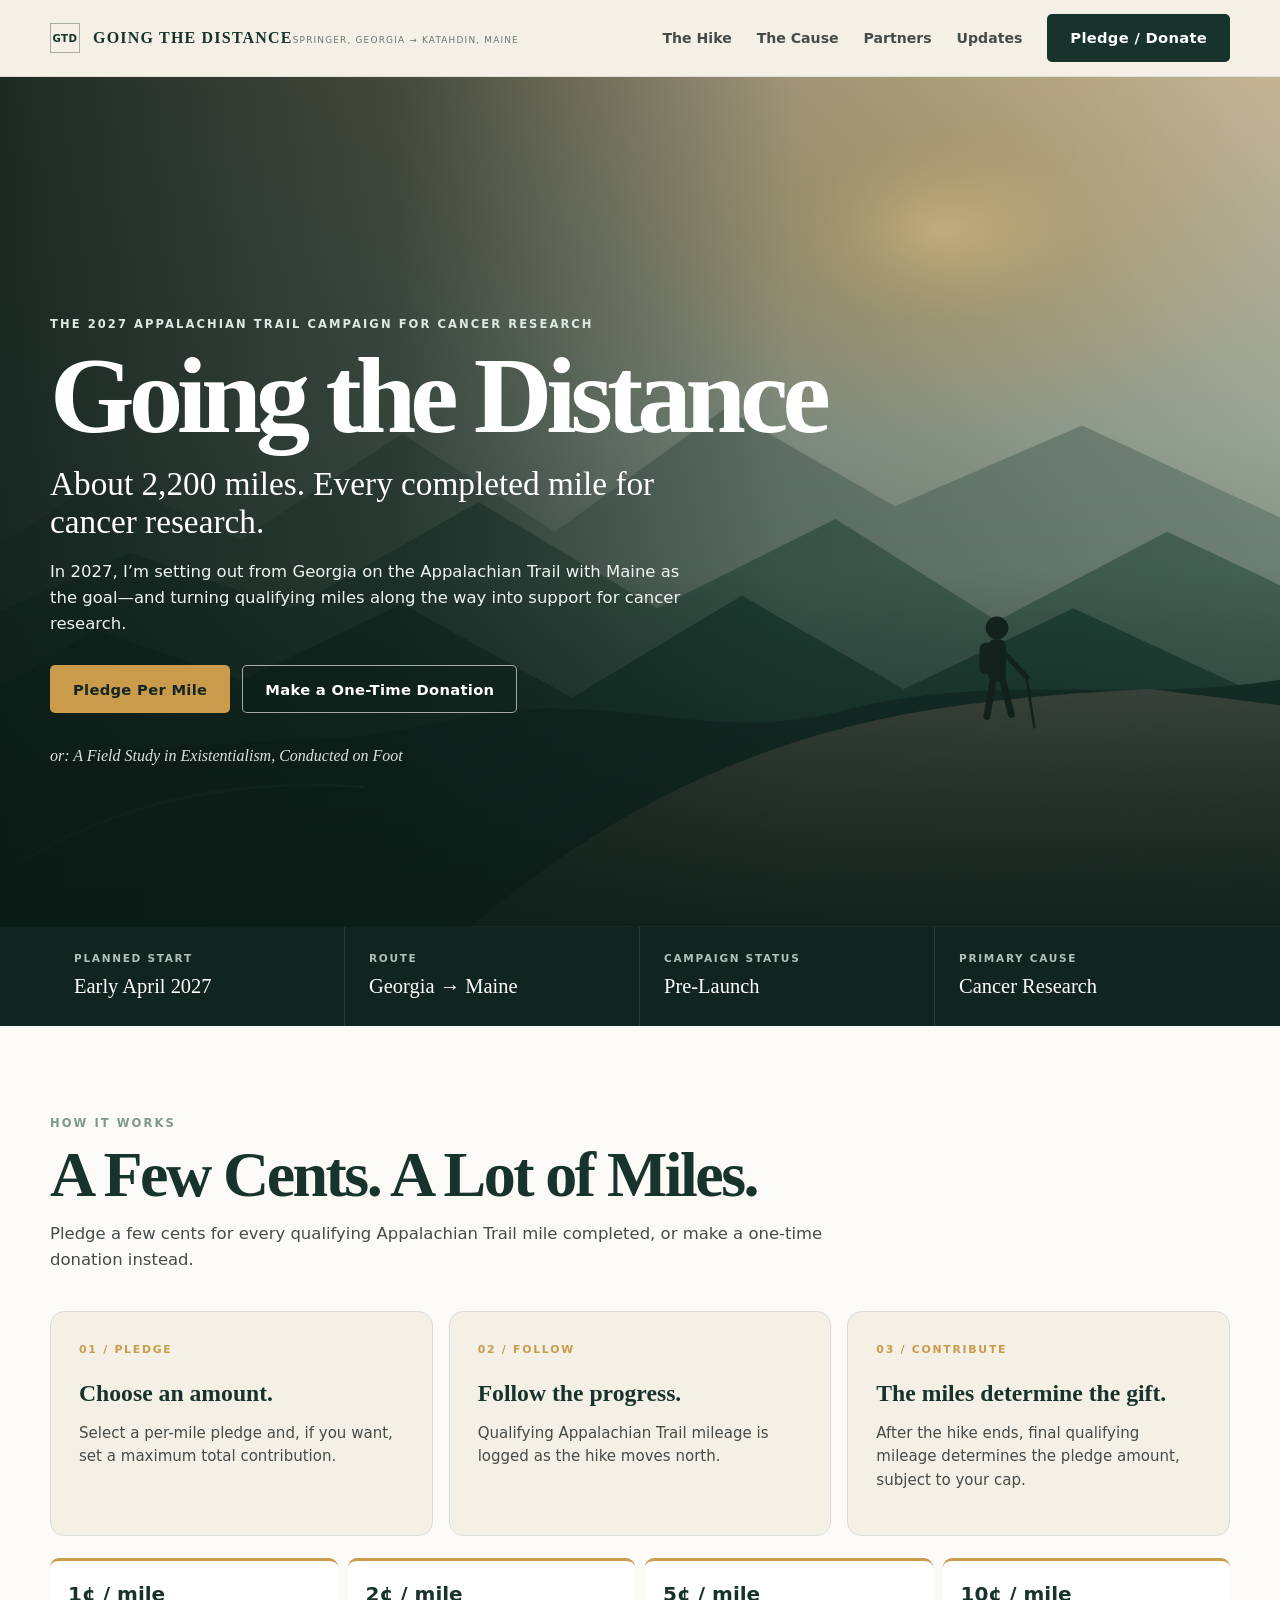
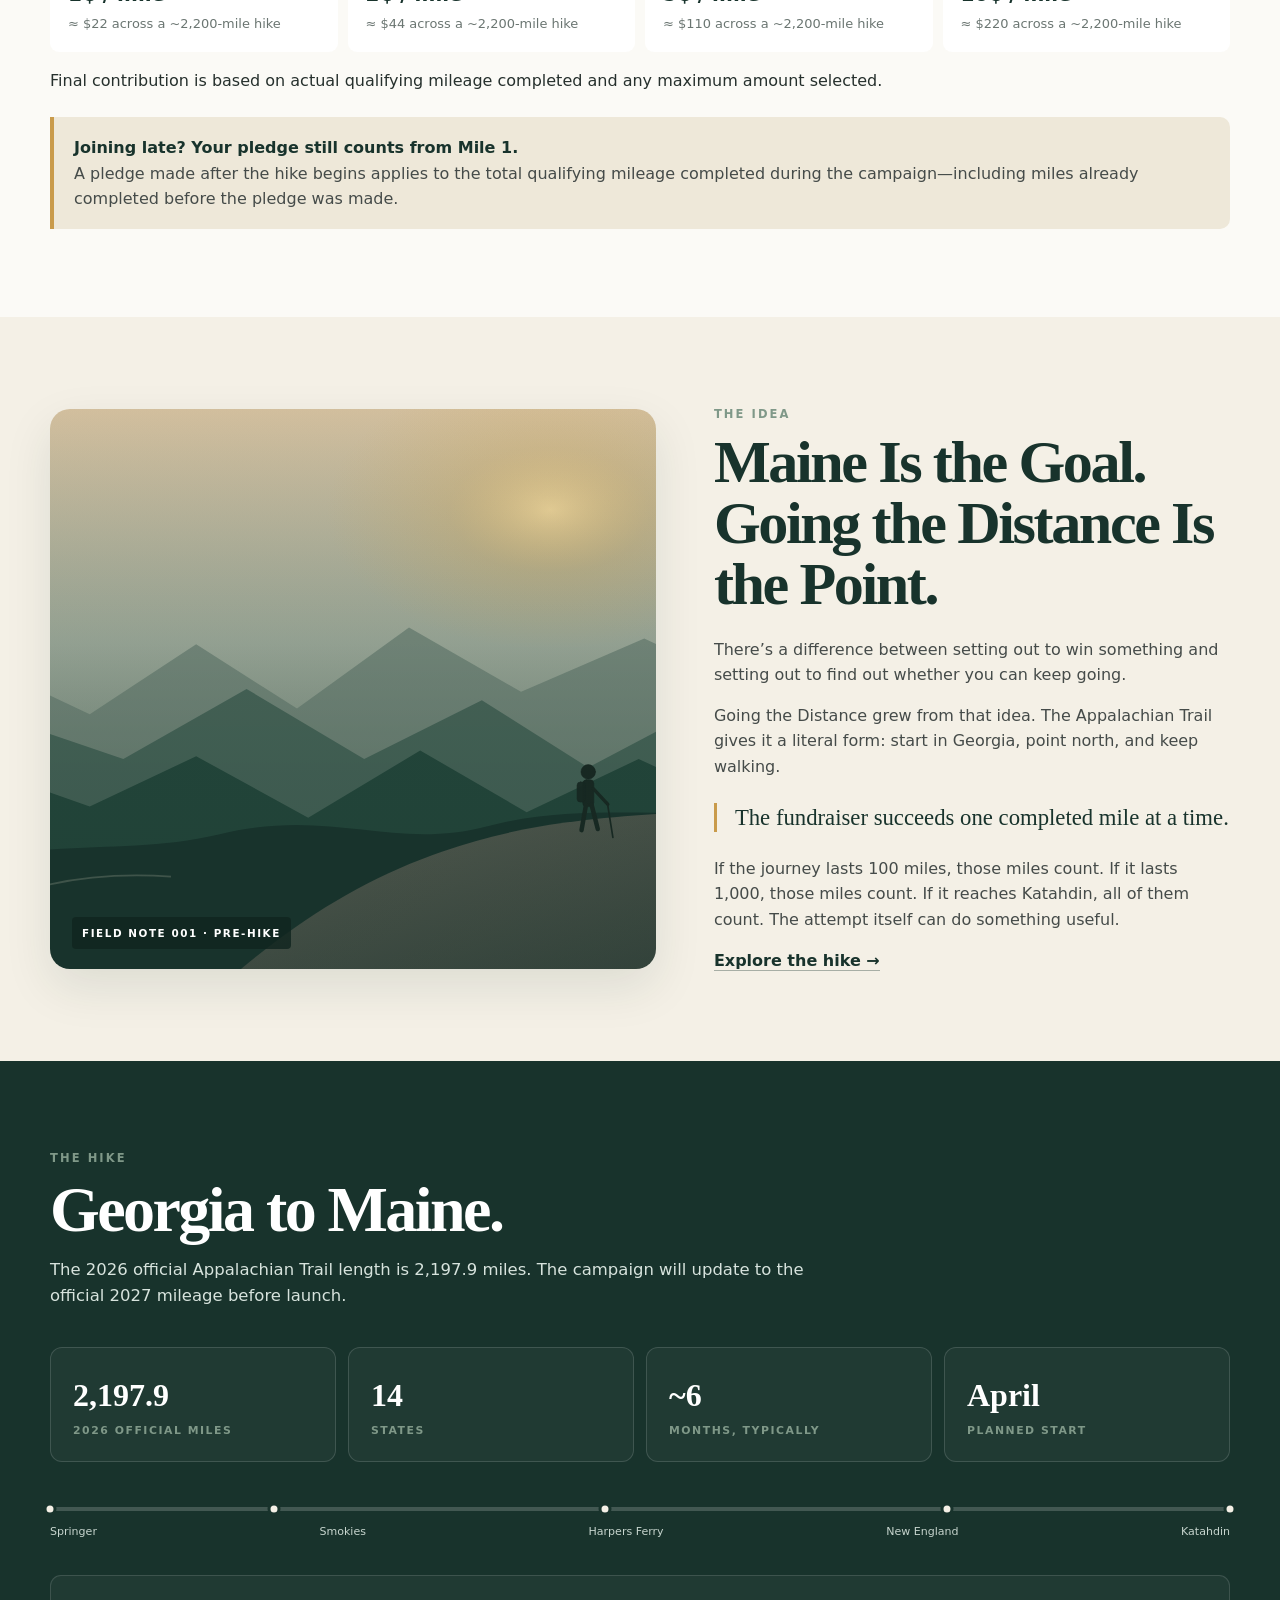
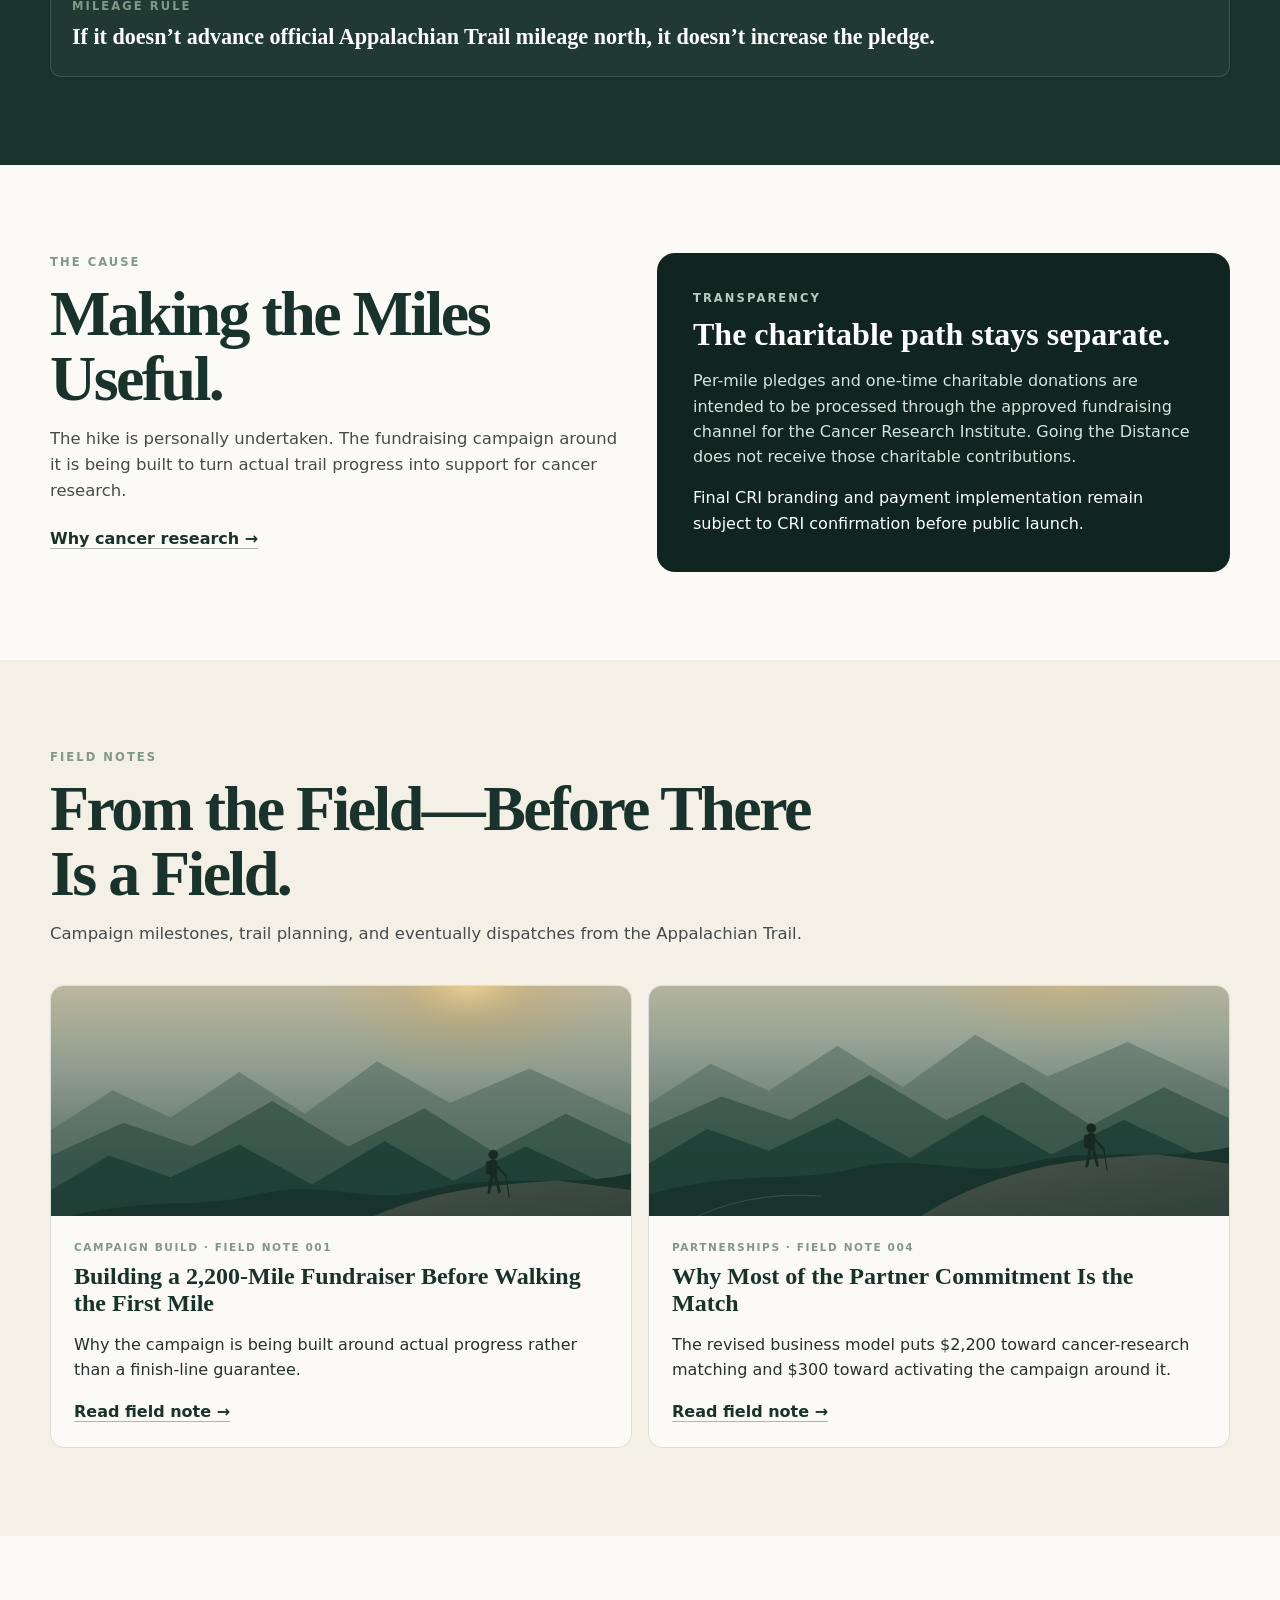
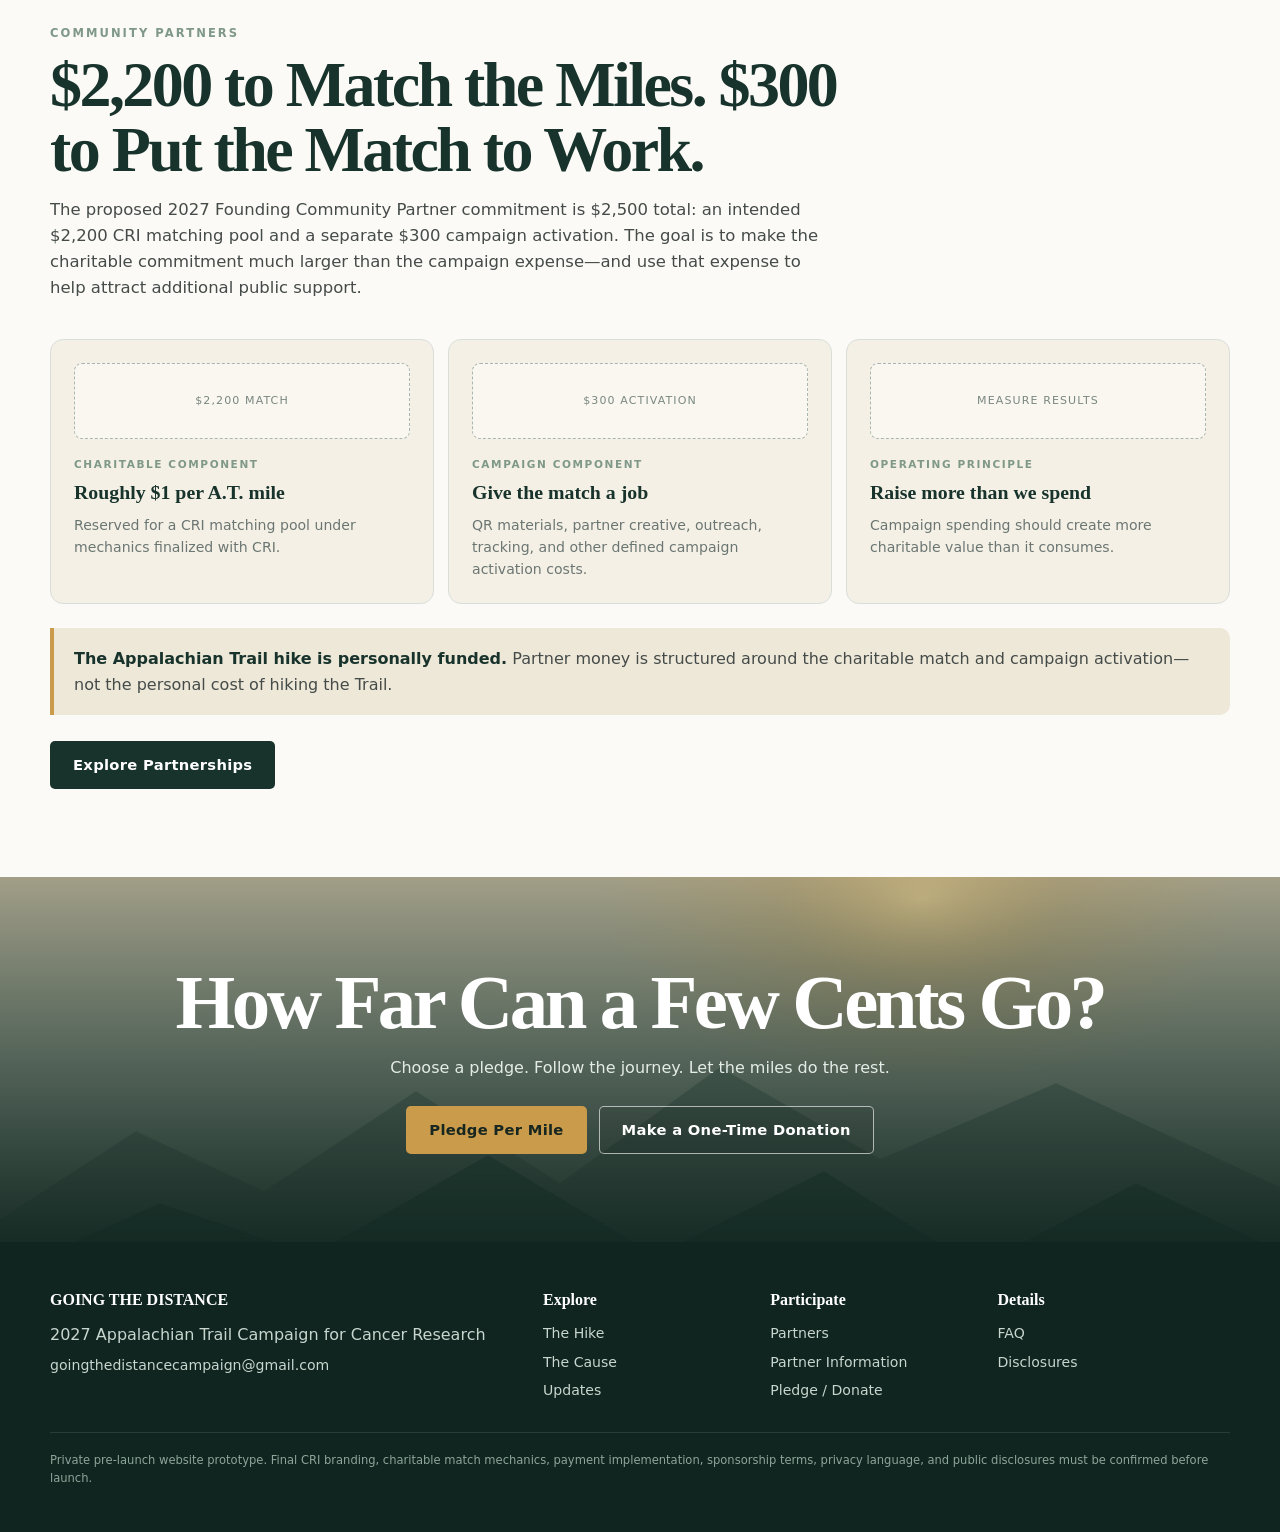
==== commit 3b191763: "Reflect revised $2,500 partner split on homepage" ====
--- a/index.html
+++ b/index.html
@@ -23,12 +23,11 @@
 <section><div class="wrap story-grid"><div class="story-photo"><div class="tag">Field Note 001 · Pre-Hike</div></div><div class="story-copy"><div class="eyebrow">The idea</div><h2>Maine Is the Goal. Going the Distance Is the Point.</h2><p>There’s a difference between setting out to win something and setting out to find out whether you can keep going.</p><p>Going the Distance grew from that idea. The Appalachian Trail gives it a literal form: start in Georgia, point north, and keep walking.</p><div class="pull">The fundraiser succeeds one completed mile at a time.</div><p>If the journey lasts 100 miles, those miles count. If it lasts 1,000, those miles count. If it reaches Katahdin, all of them count. The attempt itself can do something useful.</p><a class="text-link" href="hike.html">Explore the hike →</a></div></div></section>
 <section class="dark"><div class="wrap"><div class="section-head"><div class="eyebrow">The hike</div><h2>Georgia to Maine.</h2><p>The 2026 official Appalachian Trail length is 2,197.9 miles. The campaign will update to the official 2027 mileage before launch.</p></div><div class="metric-grid"><div class="metric"><strong>2,197.9</strong><span>2026 official miles</span></div><div class="metric"><strong>14</strong><span>States</span></div><div class="metric"><strong>~6</strong><span>Months, typically</span></div><div class="metric"><strong>April</strong><span>Planned start</span></div></div><div class="route-wrap"><div class="route-line"><div class="route-progress" data-route-progress style="width:0%"></div><span class="marker" style="left:0%"></span><span class="marker" style="left:19%"></span><span class="marker" style="left:47%"></span><span class="marker" style="left:76%"></span><span class="marker" style="left:100%"></span></div><div class="route-labels"><span>Springer</span><span>Smokies</span><span>Harpers Ferry</span><span>New England</span><span>Katahdin</span></div></div><div class="hike-rule"><div class="eyebrow">Mileage rule</div><strong>If it doesn’t advance official Appalachian Trail mileage north, it doesn’t increase the pledge.</strong></div></div></section>
 <section class="alt-bg"><div class="wrap two-col"><div class="section-head" style="margin-bottom:0"><div class="eyebrow">The cause</div><h2>Making the Miles Useful.</h2><p>The hike is personally undertaken. The fundraising campaign around it is being built to turn actual trail progress into support for cancer research.</p><div style="margin-top:22px"><a class="text-link" href="cause.html">Why cancer research →</a></div></div><div class="cause-panel"><div class="eyebrow">Transparency</div><h3>The charitable path stays separate.</h3><p>Per-mile pledges and one-time charitable donations are intended to be processed through the approved fundraising channel for the Cancer Research Institute. Going the Distance does not receive those charitable contributions.</p><div class="approval">Final CRI branding and payment implementation remain subject to CRI confirmation before public launch.</div></div></div></section>
-<section><div class="wrap"><div class="section-head"><div class="eyebrow">Field notes</div><h2>From the Field—Before There Is a Field.</h2><p>Campaign milestones, trail planning, and eventually dispatches from the Appalachian Trail.</p></div><div class="update-grid"><article class="update-card"><div class="update-photo"></div><div class="update-body"><div class="meta">Campaign Build · Field Note 001</div><h3>Building a 2,200-Mile Fundraiser Before Walking the First Mile</h3><p>Why the campaign is being built around actual progress rather than a finish-line guarantee.</p><a class="text-link" href="updates.html#field-note-001">Read field note →</a></div></article><article class="update-card"><div class="update-photo" style="background-position:center 70%"></div><div class="update-body"><div class="meta">Methodology · Field Note 002</div><h3>What Counts as a Mile?</h3><p>A simple rule for keeping pledge accounting clear and auditable.</p><a class="text-link" href="updates.html#field-note-002">Read field note →</a></div></article></div></div></section>
-<section class="alt-bg"><div class="wrap"><div class="section-head"><div class="eyebrow">Community partners</div><h2>Communities Going the Distance.</h2><p>Local businesses can help bring the campaign into their communities—creating recognition for their business while helping more people participate in the larger mission.</p></div><div class="partner-grid"><article class="partner"><div class="logo-box">FOUNDING PARTNER</div><div class="meta">Founding Community Partner</div><h4>Your Business Here</h4><p>Campaign visibility, local activation, and a direct pathway for customers to participate.</p></article><article class="partner"><div class="logo-box">FOUNDING PARTNER</div><div class="meta">Founding Community Partner</div><h4>Your Business Here</h4><p>Partner-specific QR materials, recognition, and basic referral tracking where practical.</p></article><article class="partner"><div class="logo-box">OPTIONAL MATCH</div><div class="meta">Match Activation</div><h4>Multiply the Moment</h4><p>A partner may separately match charitable contributions without mixing sponsorship and donation funds.</p></article></div><div class="notice" style="margin-top:24px"><strong>The Appalachian Trail hike is personally funded.</strong> Partner sponsorship supports the campaign around it—outreach, content, materials, and community activation—not the personal cost of the hike.</div><div class="hero-actions"><a class="btn primary" href="partners.html">Explore Partnerships</a></div></div></section>
+<section><div class="wrap"><div class="section-head"><div class="eyebrow">Field notes</div><h2>From the Field—Before There Is a Field.</h2><p>Campaign milestones, trail planning, and eventually dispatches from the Appalachian Trail.</p></div><div class="update-grid"><article class="update-card"><div class="update-photo"></div><div class="update-body"><div class="meta">Campaign Build · Field Note 001</div><h3>Building a 2,200-Mile Fundraiser Before Walking the First Mile</h3><p>Why the campaign is being built around actual progress rather than a finish-line guarantee.</p><a class="text-link" href="updates.html#field-note-001">Read field note →</a></div></article><article class="update-card"><div class="update-photo" style="background-position:center 70%"></div><div class="update-body"><div class="meta">Partnerships · Field Note 004</div><h3>Why Most of the Partner Commitment Is the Match</h3><p>The revised business model puts $2,200 toward cancer-research matching and $300 toward activating the campaign around it.</p><a class="text-link" href="updates.html#field-note-004">Read field note →</a></div></article></div></div></section>
+<section class="alt-bg"><div class="wrap"><div class="section-head"><div class="eyebrow">Community partners</div><h2>$2,200 to Match the Miles. $300 to Put the Match to Work.</h2><p>The proposed 2027 Founding Community Partner commitment is $2,500 total: an intended $2,200 CRI matching pool and a separate $300 campaign activation. The goal is to make the charitable commitment much larger than the campaign expense—and use that expense to help attract additional public support.</p></div><div class="partner-grid"><article class="partner"><div class="logo-box">$2,200 MATCH</div><div class="meta">Charitable component</div><h4>Roughly $1 per A.T. mile</h4><p>Reserved for a CRI matching pool under mechanics finalized with CRI.</p></article><article class="partner"><div class="logo-box">$300 ACTIVATION</div><div class="meta">Campaign component</div><h4>Give the match a job</h4><p>QR materials, partner creative, outreach, tracking, and other defined campaign activation costs.</p></article><article class="partner"><div class="logo-box">MEASURE RESULTS</div><div class="meta">Operating principle</div><h4>Raise more than we spend</h4><p>Campaign spending should create more charitable value than it consumes.</p></article></div><div class="notice" style="margin-top:24px"><strong>The Appalachian Trail hike is personally funded.</strong> Partner money is structured around the charitable match and campaign activation—not the personal cost of hiking the Trail.</div><div class="hero-actions"><a class="btn primary" href="partners.html">Explore Partnerships</a></div></div></section>
 <section class="final-cta"><div class="wrap"><h2>How Far Can a Few Cents Go?</h2><p>Choose a pledge. Follow the journey. Let the miles do the rest.</p><div class="hero-actions"><a class="btn gold" data-rallyup href="#">Pledge Per Mile</a><a class="btn ghost" data-rallyup href="#">Make a One-Time Donation</a></div></div></section>
 </main>
-<footer class="site-footer"><div class="wrap"><div class="footer-grid"><div><h4>GOING THE DISTANCE</h4><div>2027 Appalachian Trail Campaign for Cancer Research</div><a data-email href="mailto:goingthedistancecampaign@gmail.com">goingthedistancecampaign@gmail.com</a></div><div><h4>Explore</h4><a href="hike.html">The Hike</a><a href="cause.html">The Cause</a><a href="updates.html">Updates</a></div><div><h4>Participate</h4><a href="partners.html">Partners</a><a href="partner-info.html">Partner Information</a><a data-rallyup href="#">Pledge / Donate</a></div><div><h4>Details</h4><a href="faq.html">FAQ</a><a href="disclosures.html">Disclosures</a></div></div><div class="legal">Private pre-launch website prototype. Final CRI branding, charitable payment implementation, sponsorship terms, privacy language, and public disclosures must be confirmed before launch.</div></div></footer>
+<footer class="site-footer"><div class="wrap"><div class="footer-grid"><div><h4>GOING THE DISTANCE</h4><div>2027 Appalachian Trail Campaign for Cancer Research</div><a data-email href="mailto:goingthedistancecampaign@gmail.com">goingthedistancecampaign@gmail.com</a></div><div><h4>Explore</h4><a href="hike.html">The Hike</a><a href="cause.html">The Cause</a><a href="updates.html">Updates</a></div><div><h4>Participate</h4><a href="partners.html">Partners</a><a href="partner-info.html">Partner Information</a><a data-rallyup href="#">Pledge / Donate</a></div><div><h4>Details</h4><a href="faq.html">FAQ</a><a href="disclosures.html">Disclosures</a></div></div><div class="legal">Private pre-launch website prototype. Final CRI branding, charitable match mechanics, payment implementation, sponsorship terms, privacy language, and public disclosures must be confirmed before launch.</div></div></footer>
 <div class="modal-backdrop" data-modal aria-hidden="true" role="dialog" aria-modal="true" aria-labelledby="rallyup-modal-title"><div class="modal"><button class="modal-close" data-modal-close aria-label="Close">×</button><div class="eyebrow">Pre-launch</div><h2 id="rallyup-modal-title">Fundraising link not connected yet.</h2><p>The RallyUp campaign has been tested in draft mode. The public pledge/donation link will be connected here after the CRI implementation and payment path are confirmed.</p><p><strong>No charitable transaction is being collected through this prototype website.</strong></p><button class="btn primary" data-modal-close>Got it</button></div></div>
 <script src="assets/site-config.js"></script><script src="assets/site.js"></script>
-</body>
-</html>
+</body></html>
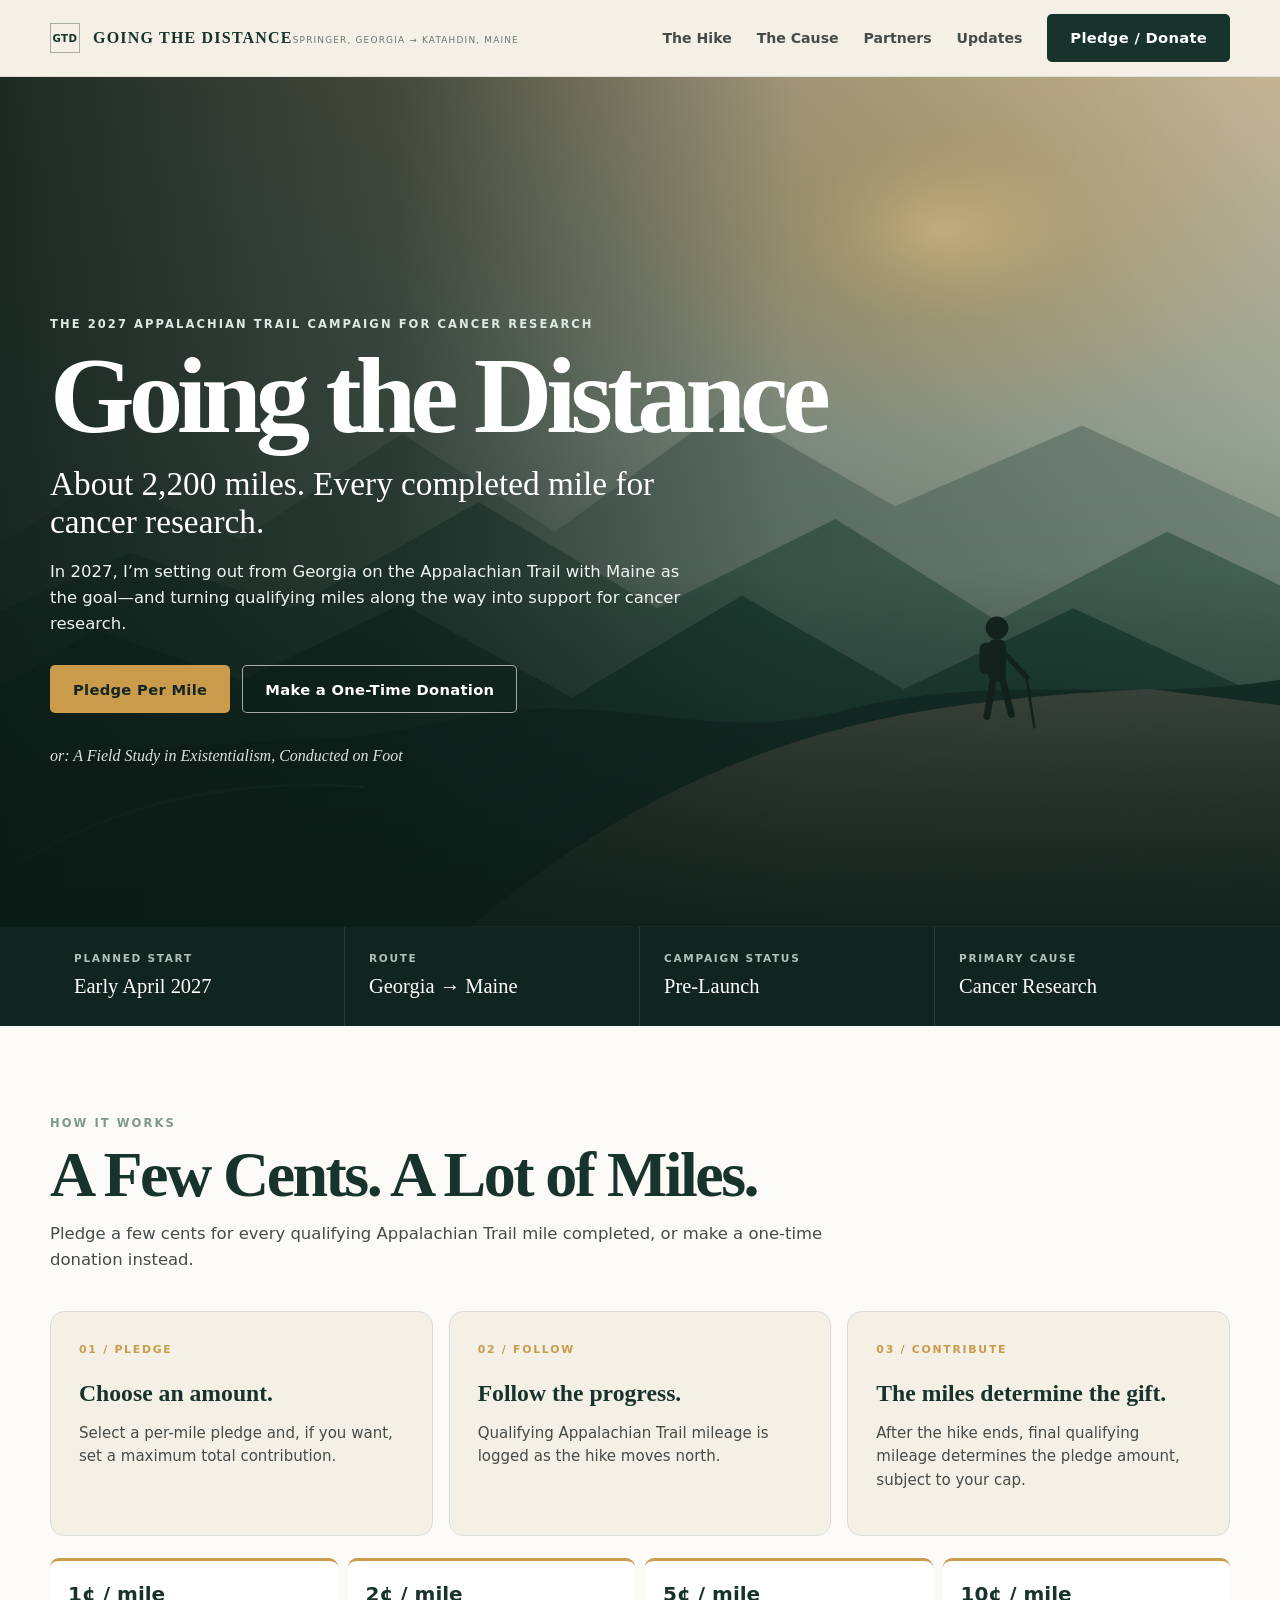
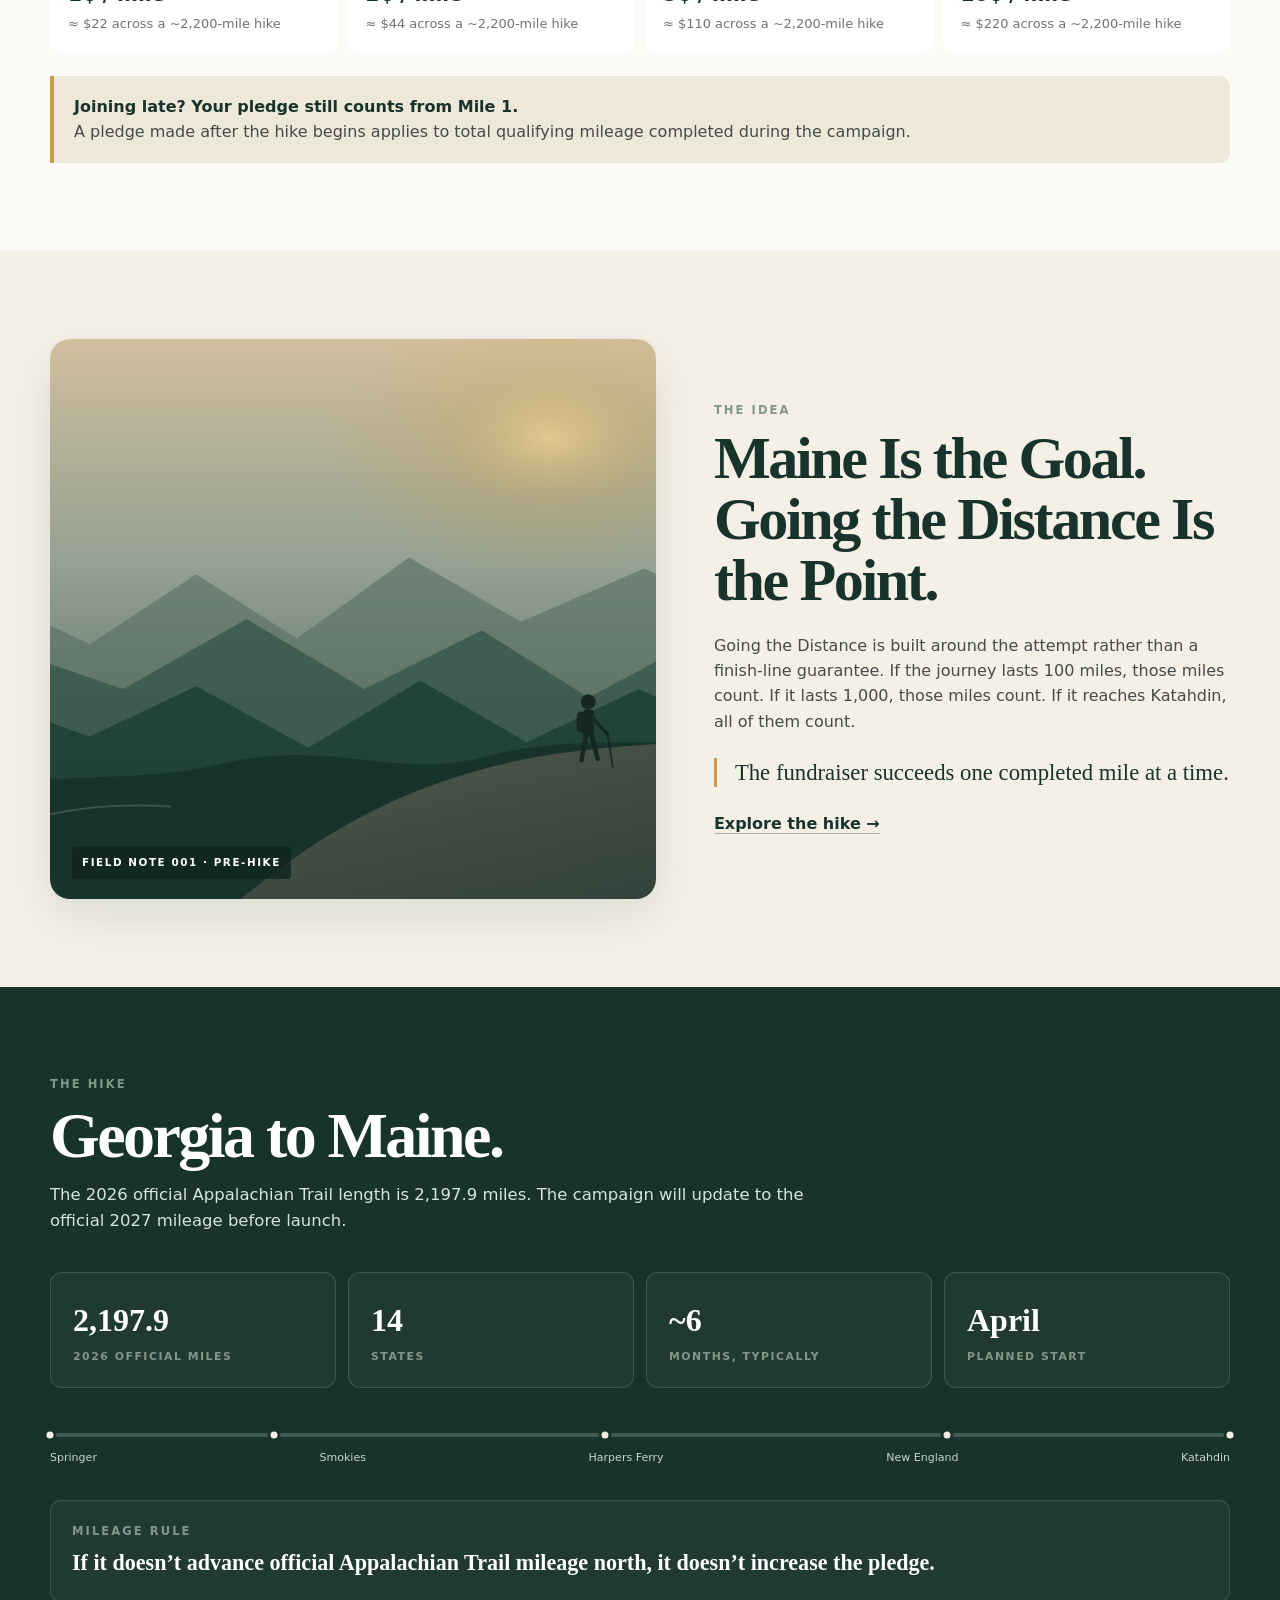
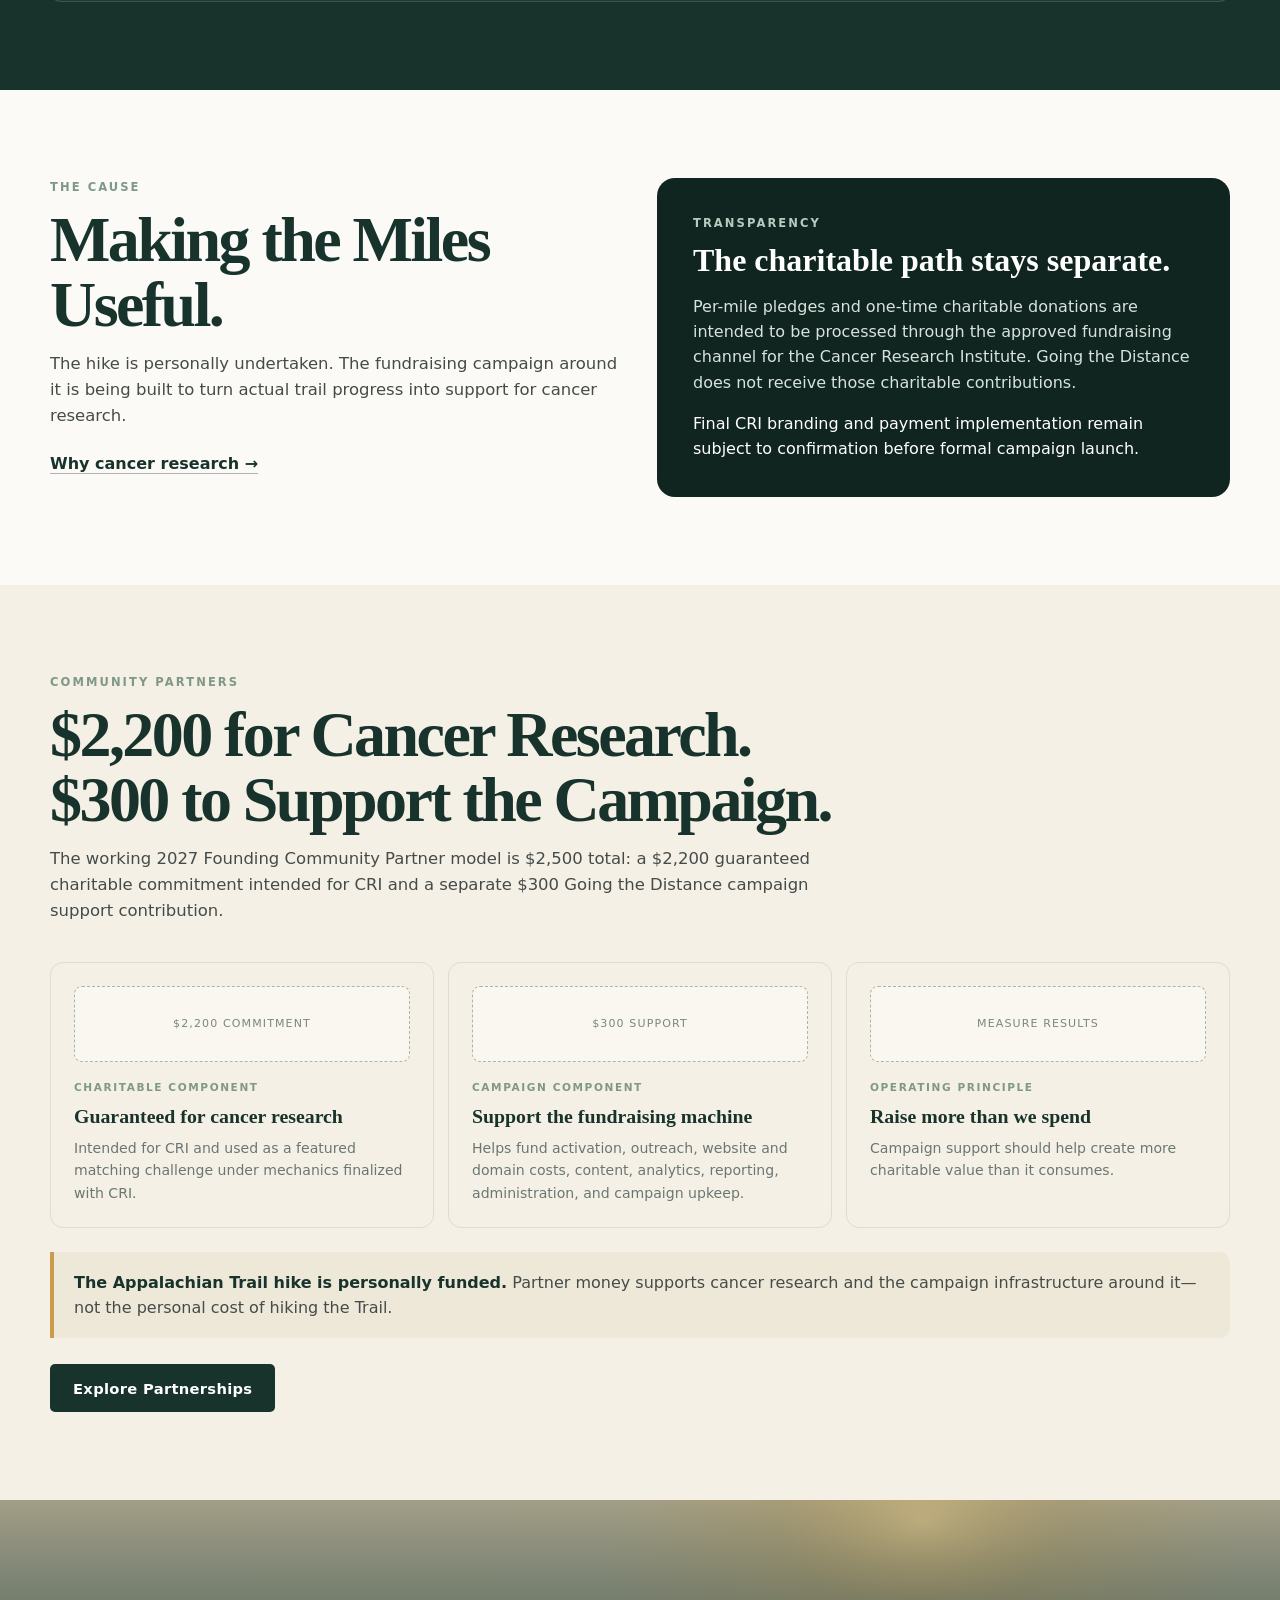
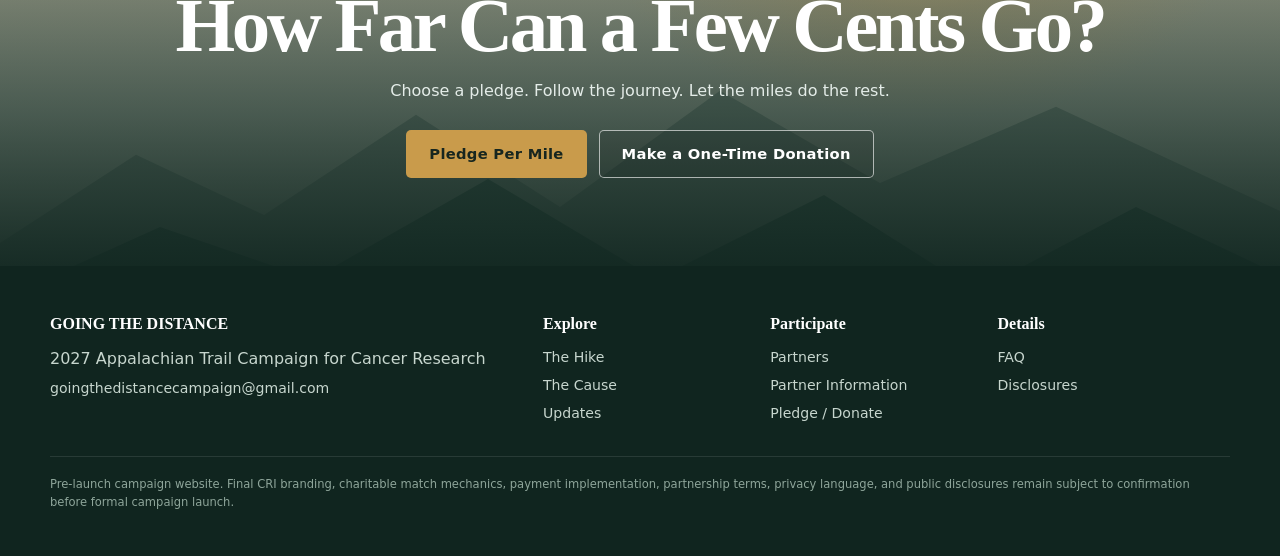
==== commit a02aebf7: "Refresh homepage partnership language" ====
--- a/index.html
+++ b/index.html
@@ -1,33 +1,14 @@
-<!doctype html>
-<html lang="en">
-<head>
-<meta charset="utf-8">
-<meta name="viewport" content="width=device-width,initial-scale=1">
-<meta name="description" content="Going the Distance is a 2027 Appalachian Trail campaign turning qualifying trail miles into support for cancer research.">
-<title>Home | Going the Distance</title>
-<link rel="stylesheet" href="assets/styles.css">
-</head>
-<body>
-<header class="site-header">
-  <div class="wrap nav">
-    <a class="wordmark" href="index.html" aria-label="Going the Distance home"><span class="wordmark-mark">GTD</span><span class="wordmark-copy"><span class="wordmark-title">GOING THE DISTANCE</span><span class="wordmark-route">Springer, Georgia → Katahdin, Maine</span></span></a>
-    <nav class="navlinks" aria-label="Primary navigation"><a href="hike.html">The Hike</a><a href="cause.html">The Cause</a><a href="partners.html">Partners</a><a href="updates.html">Updates</a><a class="btn primary" data-rallyup href="#">Pledge / Donate</a></nav>
-    <button class="mobile-menu-btn" data-menu-button aria-expanded="false" aria-controls="mobile-menu">Menu</button>
-  </div>
-  <nav class="wrap mobile-menu" id="mobile-menu" data-mobile-menu aria-label="Mobile navigation"><a href="hike.html">The Hike</a><a href="cause.html">The Cause</a><a href="partners.html">Partners</a><a href="updates.html">Updates</a><a href="faq.html">FAQ</a><a data-rallyup href="#">Pledge / Donate</a></nav>
-</header>
+<!doctype html><html lang="en"><head><meta charset="utf-8"><meta name="viewport" content="width=device-width,initial-scale=1"><meta name="description" content="Going the Distance is a 2027 Appalachian Trail campaign turning qualifying trail miles into support for cancer research."><title>Home | Going the Distance</title><link rel="stylesheet" href="assets/styles.css"></head><body>
+<header class="site-header"><div class="wrap nav"><a class="wordmark" href="index.html" aria-label="Going the Distance home"><span class="wordmark-mark">GTD</span><span class="wordmark-copy"><span class="wordmark-title">GOING THE DISTANCE</span><span class="wordmark-route">Springer, Georgia → Katahdin, Maine</span></span></a><nav class="navlinks" aria-label="Primary navigation"><a href="hike.html">The Hike</a><a href="cause.html">The Cause</a><a href="partners.html">Partners</a><a href="updates.html">Updates</a><a class="btn primary" data-rallyup href="#">Pledge / Donate</a></nav><button class="mobile-menu-btn" data-menu-button aria-expanded="false" aria-controls="mobile-menu">Menu</button></div><nav class="wrap mobile-menu" id="mobile-menu" data-mobile-menu aria-label="Mobile navigation"><a href="hike.html">The Hike</a><a href="cause.html">The Cause</a><a href="partners.html">Partners</a><a href="updates.html">Updates</a><a href="faq.html">FAQ</a><a data-rallyup href="#">Pledge / Donate</a></nav></header>
 <main>
 <section class="home-hero"><div class="home-hero-inner"><div class="eyebrow">The 2027 Appalachian Trail Campaign for Cancer Research</div><h1>Going the Distance</h1><h2>About 2,200 miles. Every completed mile for cancer research.</h2><p>In 2027, I’m setting out from Georgia on the Appalachian Trail with Maine as the goal—and turning qualifying miles along the way into support for cancer research.</p><div class="hero-actions"><a class="btn gold" data-rallyup href="#">Pledge Per Mile</a><a class="btn ghost" data-rallyup href="#">Make a One-Time Donation</a></div><div class="hero-alt">or: A Field Study in Existentialism, Conducted on Foot</div></div></section>
 <div class="status"><div class="wrap status-grid"><div class="status-item"><div class="status-label">Planned Start</div><div class="status-value" data-planned-start>Early April 2027</div></div><div class="status-item"><div class="status-label">Route</div><div class="status-value">Georgia → Maine</div></div><div class="status-item"><div class="status-label">Campaign Status</div><div class="status-value" data-campaign-status>Pre-Launch</div></div><div class="status-item"><div class="status-label">Primary Cause</div><div class="status-value">Cancer Research</div></div></div></div>
-<section class="alt-bg"><div class="wrap"><div class="section-head"><div class="eyebrow">How it works</div><h2>A Few Cents. A Lot of Miles.</h2><p>Pledge a few cents for every qualifying Appalachian Trail mile completed, or make a one-time donation instead.</p></div><div class="steps"><article class="step"><div class="n">01 / PLEDGE</div><h3>Choose an amount.</h3><p>Select a per-mile pledge and, if you want, set a maximum total contribution.</p></article><article class="step"><div class="n">02 / FOLLOW</div><h3>Follow the progress.</h3><p>Qualifying Appalachian Trail mileage is logged as the hike moves north.</p></article><article class="step"><div class="n">03 / CONTRIBUTE</div><h3>The miles determine the gift.</h3><p>After the hike ends, final qualifying mileage determines the pledge amount, subject to your cap.</p></article></div><div class="pledges"><div class="pledge"><strong>1¢ / mile</strong><span>≈ $22 across a ~2,200-mile hike</span></div><div class="pledge"><strong>2¢ / mile</strong><span>≈ $44 across a ~2,200-mile hike</span></div><div class="pledge"><strong>5¢ / mile</strong><span>≈ $110 across a ~2,200-mile hike</span></div><div class="pledge"><strong>10¢ / mile</strong><span>≈ $220 across a ~2,200-mile hike</span></div></div><p class="small-note">Final contribution is based on actual qualifying mileage completed and any maximum amount selected.</p><div class="notice" style="margin-top:24px"><strong>Joining late? Your pledge still counts from Mile 1.</strong><br>A pledge made after the hike begins applies to the total qualifying mileage completed during the campaign—including miles already completed before the pledge was made.</div></div></section>
-<section><div class="wrap story-grid"><div class="story-photo"><div class="tag">Field Note 001 · Pre-Hike</div></div><div class="story-copy"><div class="eyebrow">The idea</div><h2>Maine Is the Goal. Going the Distance Is the Point.</h2><p>There’s a difference between setting out to win something and setting out to find out whether you can keep going.</p><p>Going the Distance grew from that idea. The Appalachian Trail gives it a literal form: start in Georgia, point north, and keep walking.</p><div class="pull">The fundraiser succeeds one completed mile at a time.</div><p>If the journey lasts 100 miles, those miles count. If it lasts 1,000, those miles count. If it reaches Katahdin, all of them count. The attempt itself can do something useful.</p><a class="text-link" href="hike.html">Explore the hike →</a></div></div></section>
+<section class="alt-bg"><div class="wrap"><div class="section-head"><div class="eyebrow">How it works</div><h2>A Few Cents. A Lot of Miles.</h2><p>Pledge a few cents for every qualifying Appalachian Trail mile completed, or make a one-time donation instead.</p></div><div class="steps"><article class="step"><div class="n">01 / PLEDGE</div><h3>Choose an amount.</h3><p>Select a per-mile pledge and, if you want, set a maximum total contribution.</p></article><article class="step"><div class="n">02 / FOLLOW</div><h3>Follow the progress.</h3><p>Qualifying Appalachian Trail mileage is logged as the hike moves north.</p></article><article class="step"><div class="n">03 / CONTRIBUTE</div><h3>The miles determine the gift.</h3><p>After the hike ends, final qualifying mileage determines the pledge amount, subject to your cap.</p></article></div><div class="pledges"><div class="pledge"><strong>1¢ / mile</strong><span>≈ $22 across a ~2,200-mile hike</span></div><div class="pledge"><strong>2¢ / mile</strong><span>≈ $44 across a ~2,200-mile hike</span></div><div class="pledge"><strong>5¢ / mile</strong><span>≈ $110 across a ~2,200-mile hike</span></div><div class="pledge"><strong>10¢ / mile</strong><span>≈ $220 across a ~2,200-mile hike</span></div></div><div class="notice" style="margin-top:24px"><strong>Joining late? Your pledge still counts from Mile 1.</strong><br>A pledge made after the hike begins applies to total qualifying mileage completed during the campaign.</div></div></section>
+<section><div class="wrap story-grid"><div class="story-photo"><div class="tag">Field Note 001 · Pre-Hike</div></div><div class="story-copy"><div class="eyebrow">The idea</div><h2>Maine Is the Goal. Going the Distance Is the Point.</h2><p>Going the Distance is built around the attempt rather than a finish-line guarantee. If the journey lasts 100 miles, those miles count. If it lasts 1,000, those miles count. If it reaches Katahdin, all of them count.</p><div class="pull">The fundraiser succeeds one completed mile at a time.</div><a class="text-link" href="hike.html">Explore the hike →</a></div></div></section>
 <section class="dark"><div class="wrap"><div class="section-head"><div class="eyebrow">The hike</div><h2>Georgia to Maine.</h2><p>The 2026 official Appalachian Trail length is 2,197.9 miles. The campaign will update to the official 2027 mileage before launch.</p></div><div class="metric-grid"><div class="metric"><strong>2,197.9</strong><span>2026 official miles</span></div><div class="metric"><strong>14</strong><span>States</span></div><div class="metric"><strong>~6</strong><span>Months, typically</span></div><div class="metric"><strong>April</strong><span>Planned start</span></div></div><div class="route-wrap"><div class="route-line"><div class="route-progress" data-route-progress style="width:0%"></div><span class="marker" style="left:0%"></span><span class="marker" style="left:19%"></span><span class="marker" style="left:47%"></span><span class="marker" style="left:76%"></span><span class="marker" style="left:100%"></span></div><div class="route-labels"><span>Springer</span><span>Smokies</span><span>Harpers Ferry</span><span>New England</span><span>Katahdin</span></div></div><div class="hike-rule"><div class="eyebrow">Mileage rule</div><strong>If it doesn’t advance official Appalachian Trail mileage north, it doesn’t increase the pledge.</strong></div></div></section>
-<section class="alt-bg"><div class="wrap two-col"><div class="section-head" style="margin-bottom:0"><div class="eyebrow">The cause</div><h2>Making the Miles Useful.</h2><p>The hike is personally undertaken. The fundraising campaign around it is being built to turn actual trail progress into support for cancer research.</p><div style="margin-top:22px"><a class="text-link" href="cause.html">Why cancer research →</a></div></div><div class="cause-panel"><div class="eyebrow">Transparency</div><h3>The charitable path stays separate.</h3><p>Per-mile pledges and one-time charitable donations are intended to be processed through the approved fundraising channel for the Cancer Research Institute. Going the Distance does not receive those charitable contributions.</p><div class="approval">Final CRI branding and payment implementation remain subject to CRI confirmation before public launch.</div></div></div></section>
-<section><div class="wrap"><div class="section-head"><div class="eyebrow">Field notes</div><h2>From the Field—Before There Is a Field.</h2><p>Campaign milestones, trail planning, and eventually dispatches from the Appalachian Trail.</p></div><div class="update-grid"><article class="update-card"><div class="update-photo"></div><div class="update-body"><div class="meta">Campaign Build · Field Note 001</div><h3>Building a 2,200-Mile Fundraiser Before Walking the First Mile</h3><p>Why the campaign is being built around actual progress rather than a finish-line guarantee.</p><a class="text-link" href="updates.html#field-note-001">Read field note →</a></div></article><article class="update-card"><div class="update-photo" style="background-position:center 70%"></div><div class="update-body"><div class="meta">Partnerships · Field Note 004</div><h3>Why Most of the Partner Commitment Is the Match</h3><p>The revised business model puts $2,200 toward cancer-research matching and $300 toward activating the campaign around it.</p><a class="text-link" href="updates.html#field-note-004">Read field note →</a></div></article></div></div></section>
-<section class="alt-bg"><div class="wrap"><div class="section-head"><div class="eyebrow">Community partners</div><h2>$2,200 to Match the Miles. $300 to Put the Match to Work.</h2><p>The proposed 2027 Founding Community Partner commitment is $2,500 total: an intended $2,200 CRI matching pool and a separate $300 campaign activation. The goal is to make the charitable commitment much larger than the campaign expense—and use that expense to help attract additional public support.</p></div><div class="partner-grid"><article class="partner"><div class="logo-box">$2,200 MATCH</div><div class="meta">Charitable component</div><h4>Roughly $1 per A.T. mile</h4><p>Reserved for a CRI matching pool under mechanics finalized with CRI.</p></article><article class="partner"><div class="logo-box">$300 ACTIVATION</div><div class="meta">Campaign component</div><h4>Give the match a job</h4><p>QR materials, partner creative, outreach, tracking, and other defined campaign activation costs.</p></article><article class="partner"><div class="logo-box">MEASURE RESULTS</div><div class="meta">Operating principle</div><h4>Raise more than we spend</h4><p>Campaign spending should create more charitable value than it consumes.</p></article></div><div class="notice" style="margin-top:24px"><strong>The Appalachian Trail hike is personally funded.</strong> Partner money is structured around the charitable match and campaign activation—not the personal cost of hiking the Trail.</div><div class="hero-actions"><a class="btn primary" href="partners.html">Explore Partnerships</a></div></div></section>
+<section class="alt-bg"><div class="wrap two-col"><div class="section-head" style="margin-bottom:0"><div class="eyebrow">The cause</div><h2>Making the Miles Useful.</h2><p>The hike is personally undertaken. The fundraising campaign around it is being built to turn actual trail progress into support for cancer research.</p><div style="margin-top:22px"><a class="text-link" href="cause.html">Why cancer research →</a></div></div><div class="cause-panel"><div class="eyebrow">Transparency</div><h3>The charitable path stays separate.</h3><p>Per-mile pledges and one-time charitable donations are intended to be processed through the approved fundraising channel for the Cancer Research Institute. Going the Distance does not receive those charitable contributions.</p><div class="approval">Final CRI branding and payment implementation remain subject to confirmation before formal campaign launch.</div></div></div></section>
+<section><div class="wrap"><div class="section-head"><div class="eyebrow">Community partners</div><h2>$2,200 for Cancer Research. $300 to Support the Campaign.</h2><p>The working 2027 Founding Community Partner model is $2,500 total: a $2,200 guaranteed charitable commitment intended for CRI and a separate $300 Going the Distance campaign support contribution.</p></div><div class="partner-grid"><article class="partner"><div class="logo-box">$2,200 COMMITMENT</div><div class="meta">Charitable component</div><h4>Guaranteed for cancer research</h4><p>Intended for CRI and used as a featured matching challenge under mechanics finalized with CRI.</p></article><article class="partner"><div class="logo-box">$300 SUPPORT</div><div class="meta">Campaign component</div><h4>Support the fundraising machine</h4><p>Helps fund activation, outreach, website and domain costs, content, analytics, reporting, administration, and campaign upkeep.</p></article><article class="partner"><div class="logo-box">MEASURE RESULTS</div><div class="meta">Operating principle</div><h4>Raise more than we spend</h4><p>Campaign support should help create more charitable value than it consumes.</p></article></div><div class="notice" style="margin-top:24px"><strong>The Appalachian Trail hike is personally funded.</strong> Partner money supports cancer research and the campaign infrastructure around it—not the personal cost of hiking the Trail.</div><div class="hero-actions"><a class="btn primary" href="partners.html">Explore Partnerships</a></div></div></section>
 <section class="final-cta"><div class="wrap"><h2>How Far Can a Few Cents Go?</h2><p>Choose a pledge. Follow the journey. Let the miles do the rest.</p><div class="hero-actions"><a class="btn gold" data-rallyup href="#">Pledge Per Mile</a><a class="btn ghost" data-rallyup href="#">Make a One-Time Donation</a></div></div></section>
 </main>
-<footer class="site-footer"><div class="wrap"><div class="footer-grid"><div><h4>GOING THE DISTANCE</h4><div>2027 Appalachian Trail Campaign for Cancer Research</div><a data-email href="mailto:goingthedistancecampaign@gmail.com">goingthedistancecampaign@gmail.com</a></div><div><h4>Explore</h4><a href="hike.html">The Hike</a><a href="cause.html">The Cause</a><a href="updates.html">Updates</a></div><div><h4>Participate</h4><a href="partners.html">Partners</a><a href="partner-info.html">Partner Information</a><a data-rallyup href="#">Pledge / Donate</a></div><div><h4>Details</h4><a href="faq.html">FAQ</a><a href="disclosures.html">Disclosures</a></div></div><div class="legal">Private pre-launch website prototype. Final CRI branding, charitable match mechanics, payment implementation, sponsorship terms, privacy language, and public disclosures must be confirmed before launch.</div></div></footer>
-<div class="modal-backdrop" data-modal aria-hidden="true" role="dialog" aria-modal="true" aria-labelledby="rallyup-modal-title"><div class="modal"><button class="modal-close" data-modal-close aria-label="Close">×</button><div class="eyebrow">Pre-launch</div><h2 id="rallyup-modal-title">Fundraising link not connected yet.</h2><p>The RallyUp campaign has been tested in draft mode. The public pledge/donation link will be connected here after the CRI implementation and payment path are confirmed.</p><p><strong>No charitable transaction is being collected through this prototype website.</strong></p><button class="btn primary" data-modal-close>Got it</button></div></div>
-<script src="assets/site-config.js"></script><script src="assets/site.js"></script>
-</body></html>+<footer class="site-footer"><div class="wrap"><div class="footer-grid"><div><h4>GOING THE DISTANCE</h4><div>2027 Appalachian Trail Campaign for Cancer Research</div><a data-email href="mailto:goingthedistancecampaign@gmail.com">goingthedistancecampaign@gmail.com</a></div><div><h4>Explore</h4><a href="hike.html">The Hike</a><a href="cause.html">The Cause</a><a href="updates.html">Updates</a></div><div><h4>Participate</h4><a href="partners.html">Partners</a><a href="partner-info.html">Partner Information</a><a data-rallyup href="#">Pledge / Donate</a></div><div><h4>Details</h4><a href="faq.html">FAQ</a><a href="disclosures.html">Disclosures</a></div></div><div class="legal">Pre-launch campaign website. Final CRI branding, charitable match mechanics, payment implementation, partnership terms, privacy language, and public disclosures remain subject to confirmation before formal campaign launch.</div></div></footer>
+<div class="modal-backdrop" data-modal aria-hidden="true" role="dialog" aria-modal="true" aria-labelledby="rallyup-modal-title"><div class="modal"><button class="modal-close" data-modal-close aria-label="Close">×</button><div class="eyebrow">Pre-launch</div><h2 id="rallyup-modal-title">Fundraising link not connected yet.</h2><p>The RallyUp campaign has been tested in draft mode. The public pledge/donation link will be connected here after the CRI implementation and payment path are confirmed.</p><p><strong>No charitable transaction is being collected through this pre-launch website.</strong></p><button class="btn primary" data-modal-close>Got it</button></div></div><script src="assets/site-config.js"></script><script src="assets/site.js"></script></body></html>
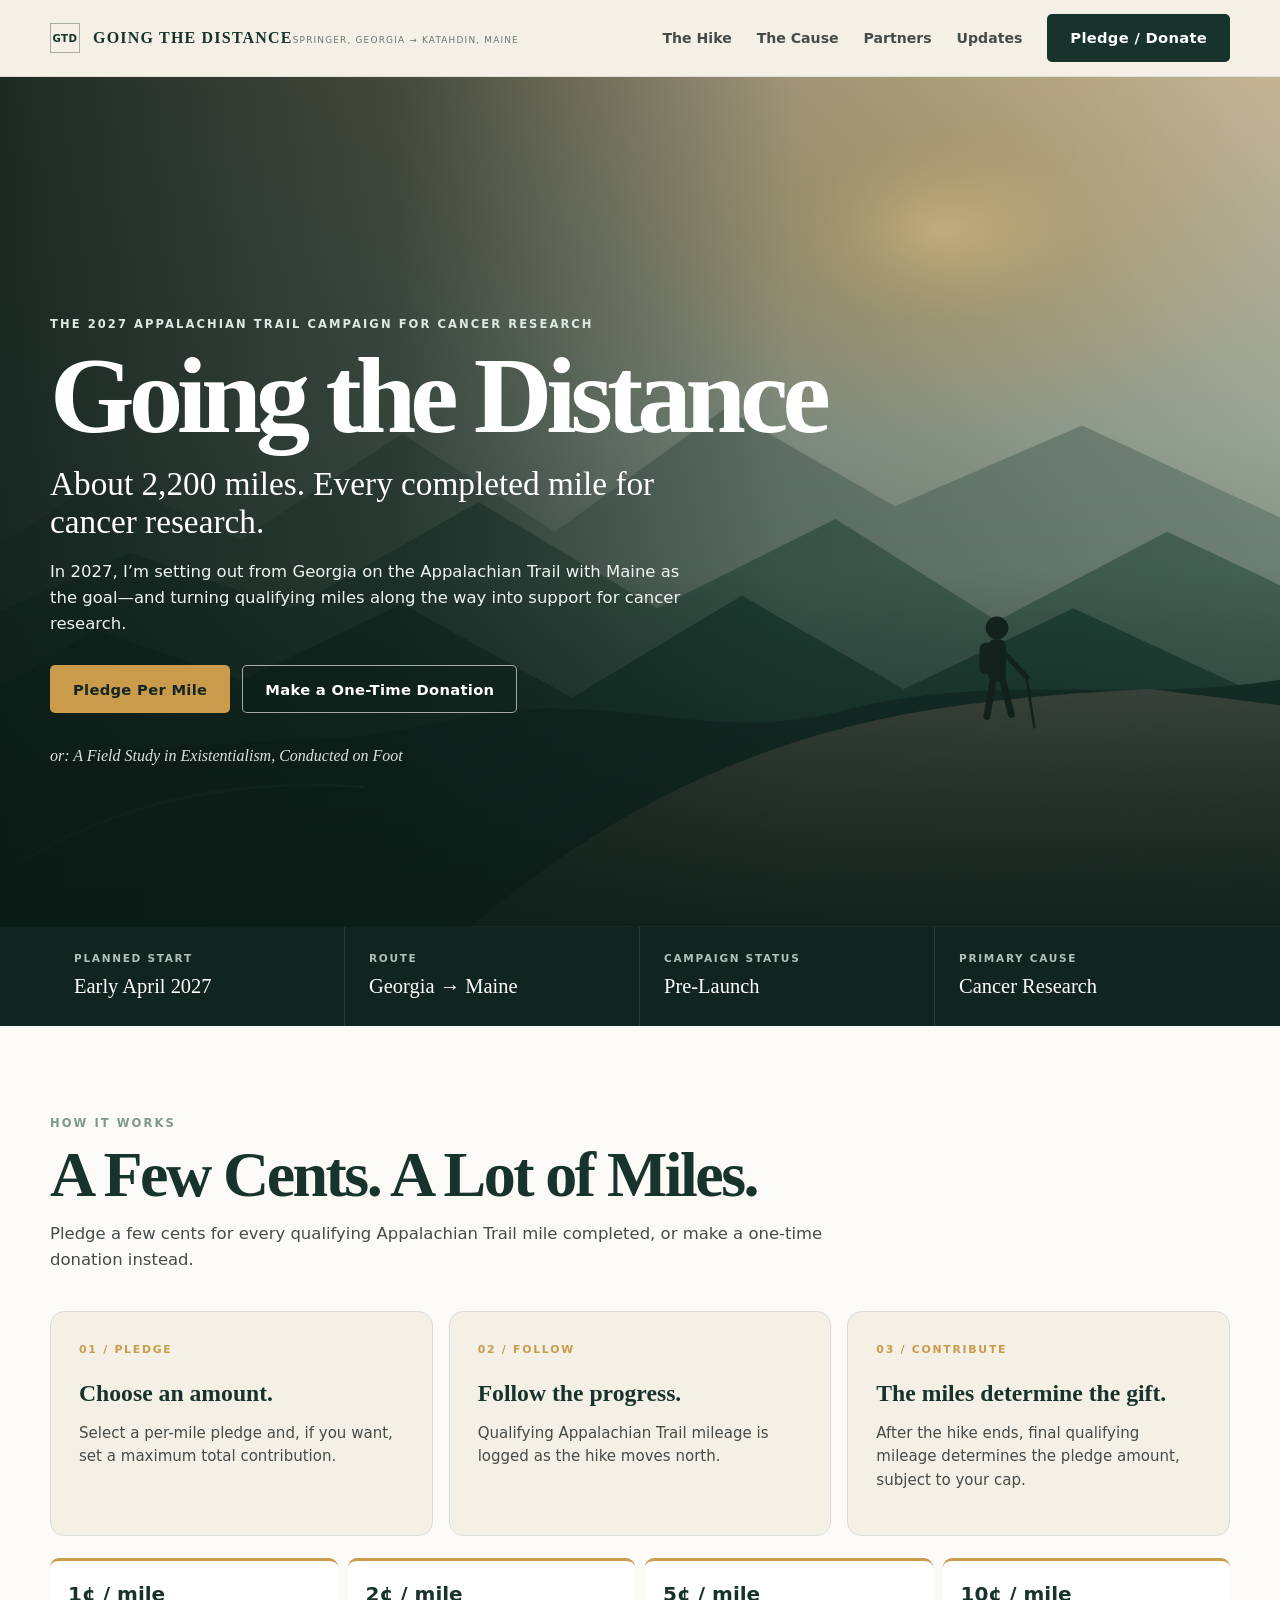
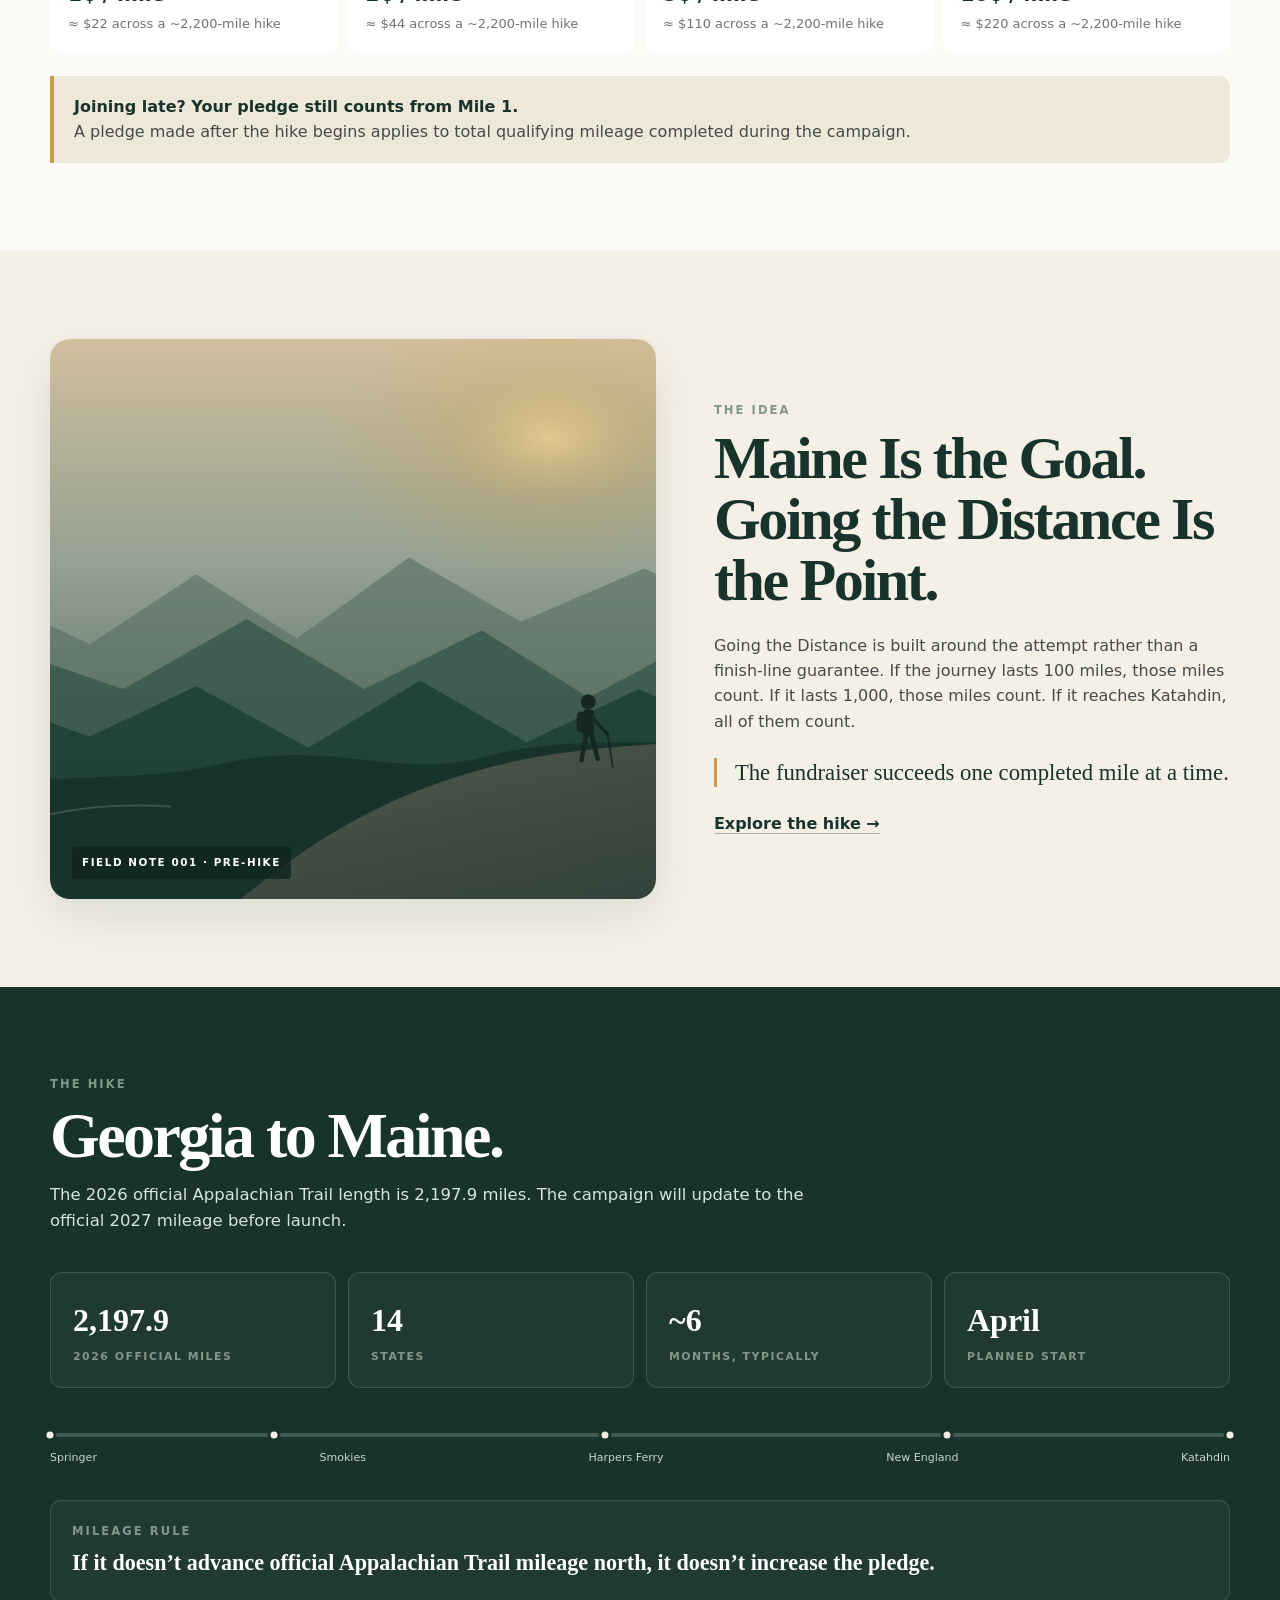
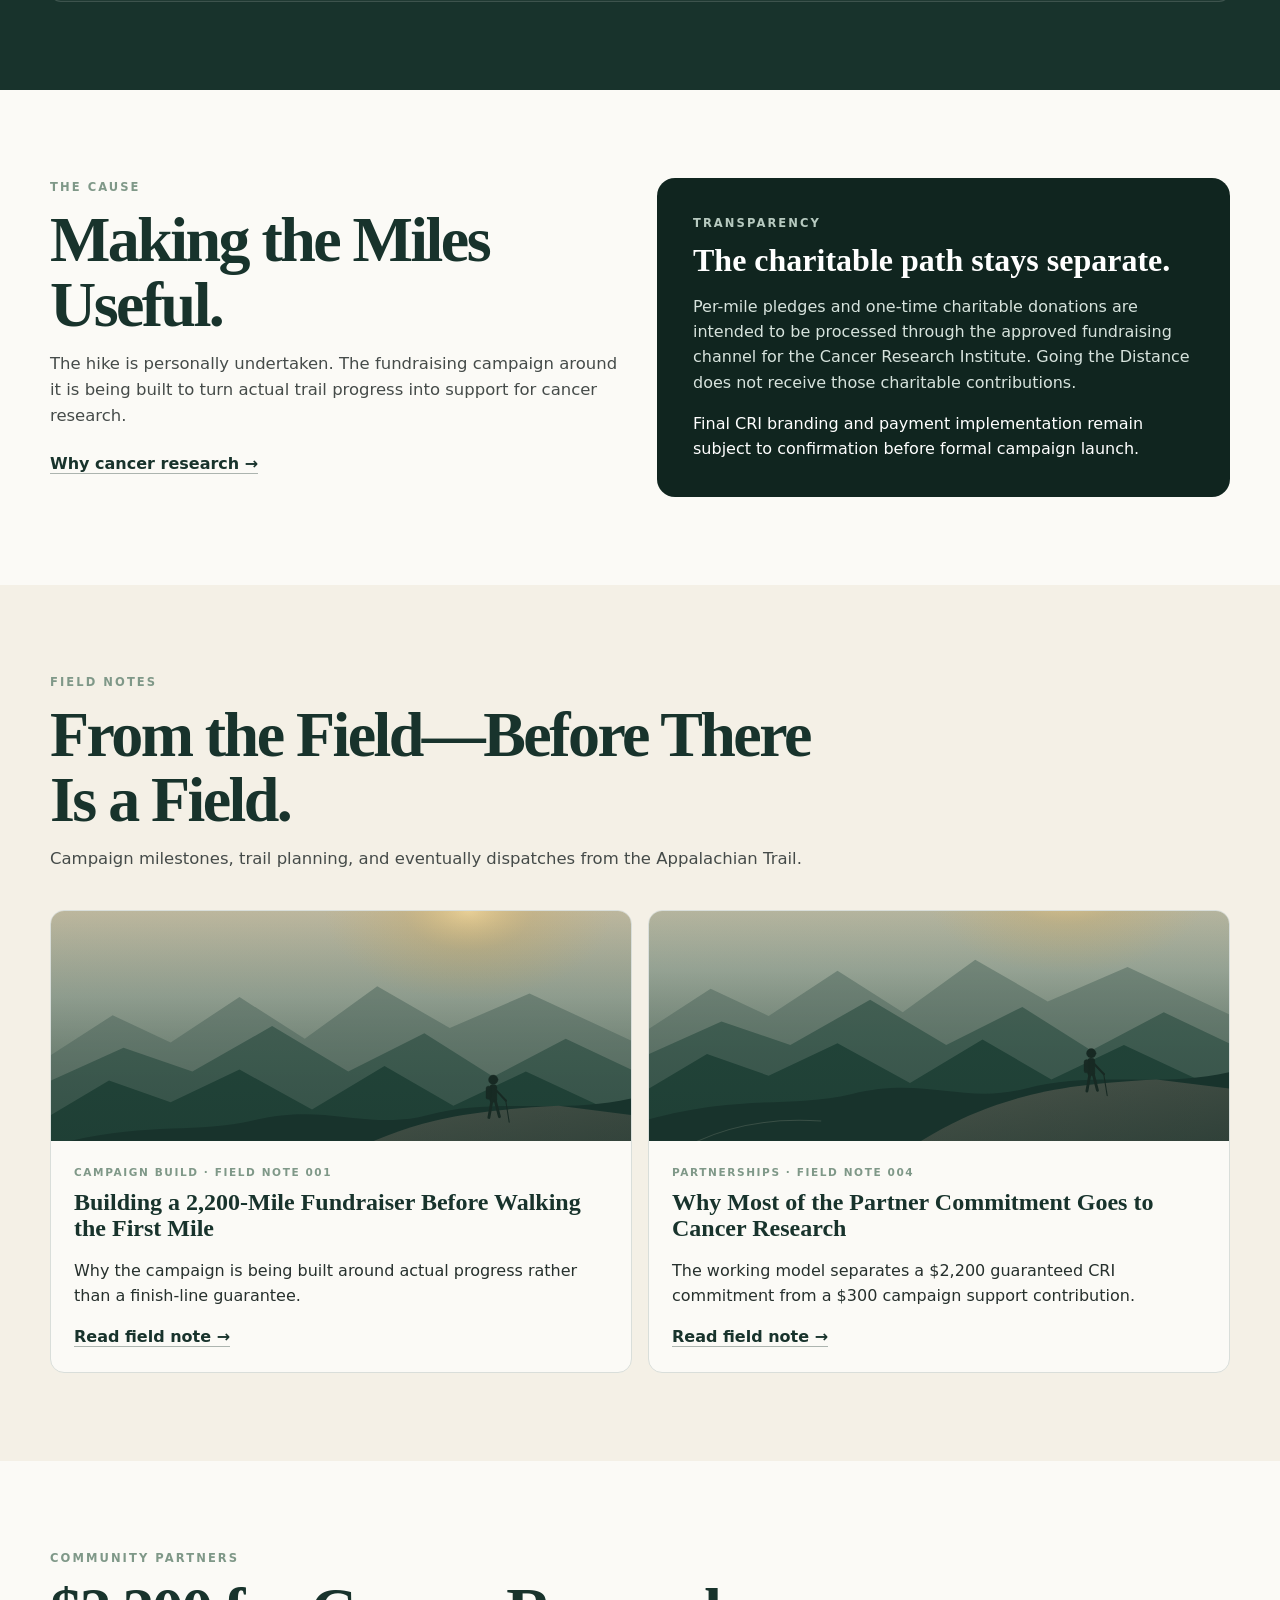
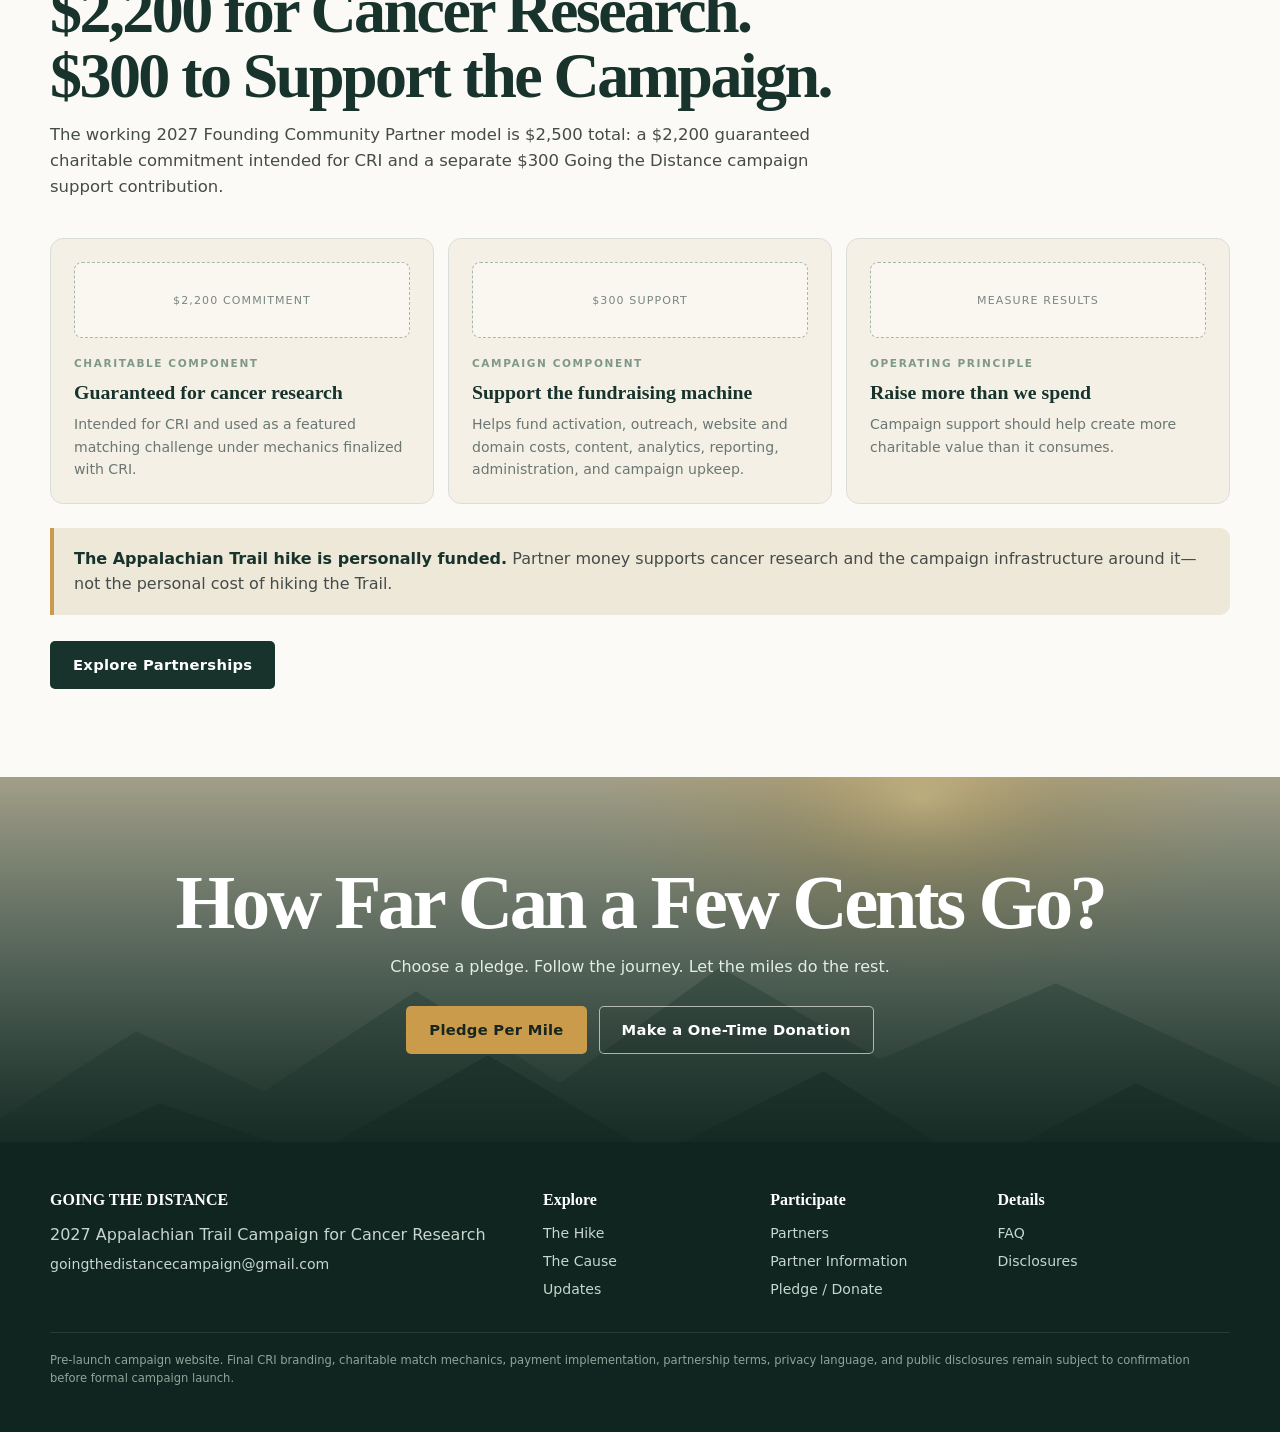
==== commit f1c52fa7: "Restore homepage field notes section" ====
--- a/index.html
+++ b/index.html
@@ -7,7 +7,8 @@
 <section><div class="wrap story-grid"><div class="story-photo"><div class="tag">Field Note 001 · Pre-Hike</div></div><div class="story-copy"><div class="eyebrow">The idea</div><h2>Maine Is the Goal. Going the Distance Is the Point.</h2><p>Going the Distance is built around the attempt rather than a finish-line guarantee. If the journey lasts 100 miles, those miles count. If it lasts 1,000, those miles count. If it reaches Katahdin, all of them count.</p><div class="pull">The fundraiser succeeds one completed mile at a time.</div><a class="text-link" href="hike.html">Explore the hike →</a></div></div></section>
 <section class="dark"><div class="wrap"><div class="section-head"><div class="eyebrow">The hike</div><h2>Georgia to Maine.</h2><p>The 2026 official Appalachian Trail length is 2,197.9 miles. The campaign will update to the official 2027 mileage before launch.</p></div><div class="metric-grid"><div class="metric"><strong>2,197.9</strong><span>2026 official miles</span></div><div class="metric"><strong>14</strong><span>States</span></div><div class="metric"><strong>~6</strong><span>Months, typically</span></div><div class="metric"><strong>April</strong><span>Planned start</span></div></div><div class="route-wrap"><div class="route-line"><div class="route-progress" data-route-progress style="width:0%"></div><span class="marker" style="left:0%"></span><span class="marker" style="left:19%"></span><span class="marker" style="left:47%"></span><span class="marker" style="left:76%"></span><span class="marker" style="left:100%"></span></div><div class="route-labels"><span>Springer</span><span>Smokies</span><span>Harpers Ferry</span><span>New England</span><span>Katahdin</span></div></div><div class="hike-rule"><div class="eyebrow">Mileage rule</div><strong>If it doesn’t advance official Appalachian Trail mileage north, it doesn’t increase the pledge.</strong></div></div></section>
 <section class="alt-bg"><div class="wrap two-col"><div class="section-head" style="margin-bottom:0"><div class="eyebrow">The cause</div><h2>Making the Miles Useful.</h2><p>The hike is personally undertaken. The fundraising campaign around it is being built to turn actual trail progress into support for cancer research.</p><div style="margin-top:22px"><a class="text-link" href="cause.html">Why cancer research →</a></div></div><div class="cause-panel"><div class="eyebrow">Transparency</div><h3>The charitable path stays separate.</h3><p>Per-mile pledges and one-time charitable donations are intended to be processed through the approved fundraising channel for the Cancer Research Institute. Going the Distance does not receive those charitable contributions.</p><div class="approval">Final CRI branding and payment implementation remain subject to confirmation before formal campaign launch.</div></div></div></section>
-<section><div class="wrap"><div class="section-head"><div class="eyebrow">Community partners</div><h2>$2,200 for Cancer Research. $300 to Support the Campaign.</h2><p>The working 2027 Founding Community Partner model is $2,500 total: a $2,200 guaranteed charitable commitment intended for CRI and a separate $300 Going the Distance campaign support contribution.</p></div><div class="partner-grid"><article class="partner"><div class="logo-box">$2,200 COMMITMENT</div><div class="meta">Charitable component</div><h4>Guaranteed for cancer research</h4><p>Intended for CRI and used as a featured matching challenge under mechanics finalized with CRI.</p></article><article class="partner"><div class="logo-box">$300 SUPPORT</div><div class="meta">Campaign component</div><h4>Support the fundraising machine</h4><p>Helps fund activation, outreach, website and domain costs, content, analytics, reporting, administration, and campaign upkeep.</p></article><article class="partner"><div class="logo-box">MEASURE RESULTS</div><div class="meta">Operating principle</div><h4>Raise more than we spend</h4><p>Campaign support should help create more charitable value than it consumes.</p></article></div><div class="notice" style="margin-top:24px"><strong>The Appalachian Trail hike is personally funded.</strong> Partner money supports cancer research and the campaign infrastructure around it—not the personal cost of hiking the Trail.</div><div class="hero-actions"><a class="btn primary" href="partners.html">Explore Partnerships</a></div></div></section>
+<section><div class="wrap"><div class="section-head"><div class="eyebrow">Field notes</div><h2>From the Field—Before There Is a Field.</h2><p>Campaign milestones, trail planning, and eventually dispatches from the Appalachian Trail.</p></div><div class="update-grid"><article class="update-card"><div class="update-photo"></div><div class="update-body"><div class="meta">Campaign Build · Field Note 001</div><h3>Building a 2,200-Mile Fundraiser Before Walking the First Mile</h3><p>Why the campaign is being built around actual progress rather than a finish-line guarantee.</p><a class="text-link" href="updates.html#field-note-001">Read field note →</a></div></article><article class="update-card"><div class="update-photo" style="background-position:center 70%"></div><div class="update-body"><div class="meta">Partnerships · Field Note 004</div><h3>Why Most of the Partner Commitment Goes to Cancer Research</h3><p>The working model separates a $2,200 guaranteed CRI commitment from a $300 campaign support contribution.</p><a class="text-link" href="updates.html#field-note-004">Read field note →</a></div></article></div></div></section>
+<section class="alt-bg"><div class="wrap"><div class="section-head"><div class="eyebrow">Community partners</div><h2>$2,200 for Cancer Research. $300 to Support the Campaign.</h2><p>The working 2027 Founding Community Partner model is $2,500 total: a $2,200 guaranteed charitable commitment intended for CRI and a separate $300 Going the Distance campaign support contribution.</p></div><div class="partner-grid"><article class="partner"><div class="logo-box">$2,200 COMMITMENT</div><div class="meta">Charitable component</div><h4>Guaranteed for cancer research</h4><p>Intended for CRI and used as a featured matching challenge under mechanics finalized with CRI.</p></article><article class="partner"><div class="logo-box">$300 SUPPORT</div><div class="meta">Campaign component</div><h4>Support the fundraising machine</h4><p>Helps fund activation, outreach, website and domain costs, content, analytics, reporting, administration, and campaign upkeep.</p></article><article class="partner"><div class="logo-box">MEASURE RESULTS</div><div class="meta">Operating principle</div><h4>Raise more than we spend</h4><p>Campaign support should help create more charitable value than it consumes.</p></article></div><div class="notice" style="margin-top:24px"><strong>The Appalachian Trail hike is personally funded.</strong> Partner money supports cancer research and the campaign infrastructure around it—not the personal cost of hiking the Trail.</div><div class="hero-actions"><a class="btn primary" href="partners.html">Explore Partnerships</a></div></div></section>
 <section class="final-cta"><div class="wrap"><h2>How Far Can a Few Cents Go?</h2><p>Choose a pledge. Follow the journey. Let the miles do the rest.</p><div class="hero-actions"><a class="btn gold" data-rallyup href="#">Pledge Per Mile</a><a class="btn ghost" data-rallyup href="#">Make a One-Time Donation</a></div></div></section>
 </main>
 <footer class="site-footer"><div class="wrap"><div class="footer-grid"><div><h4>GOING THE DISTANCE</h4><div>2027 Appalachian Trail Campaign for Cancer Research</div><a data-email href="mailto:goingthedistancecampaign@gmail.com">goingthedistancecampaign@gmail.com</a></div><div><h4>Explore</h4><a href="hike.html">The Hike</a><a href="cause.html">The Cause</a><a href="updates.html">Updates</a></div><div><h4>Participate</h4><a href="partners.html">Partners</a><a href="partner-info.html">Partner Information</a><a data-rallyup href="#">Pledge / Donate</a></div><div><h4>Details</h4><a href="faq.html">FAQ</a><a href="disclosures.html">Disclosures</a></div></div><div class="legal">Pre-launch campaign website. Final CRI branding, charitable match mechanics, payment implementation, partnership terms, privacy language, and public disclosures remain subject to confirmation before formal campaign launch.</div></div></footer>
